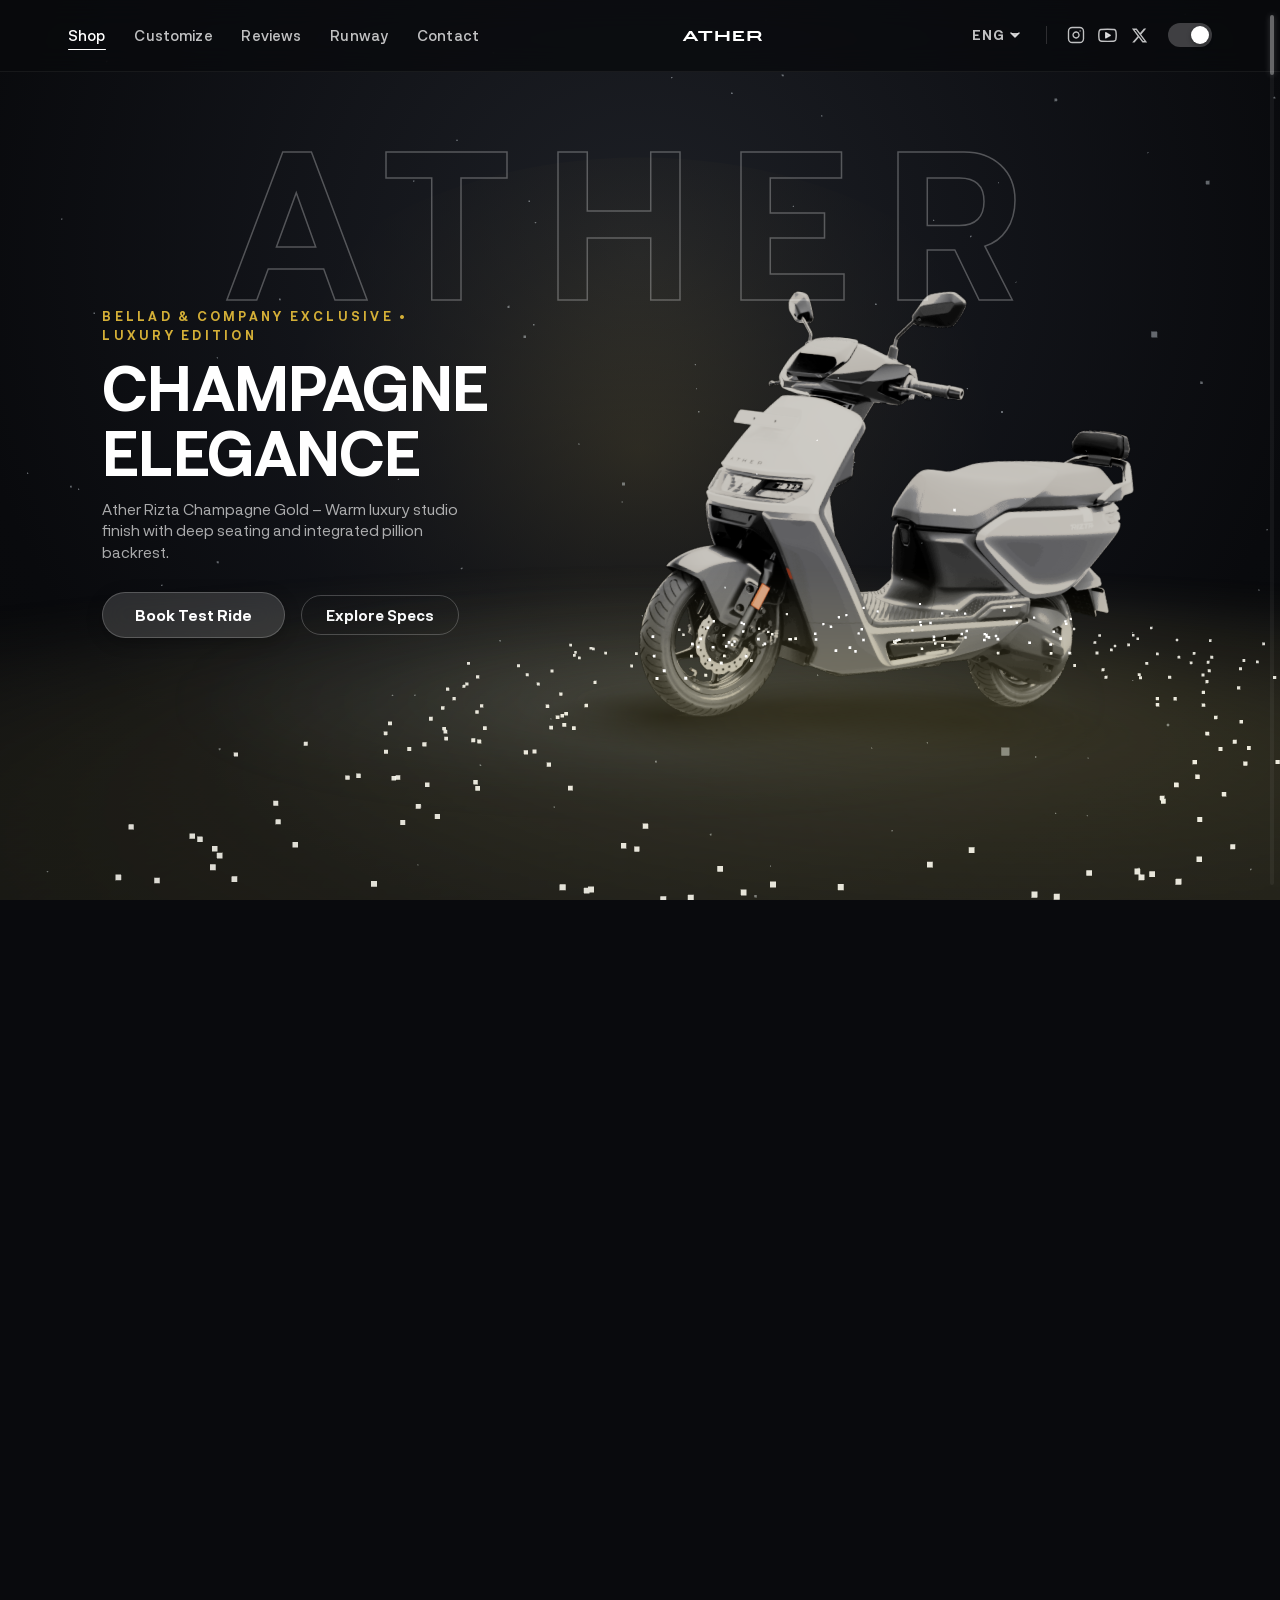
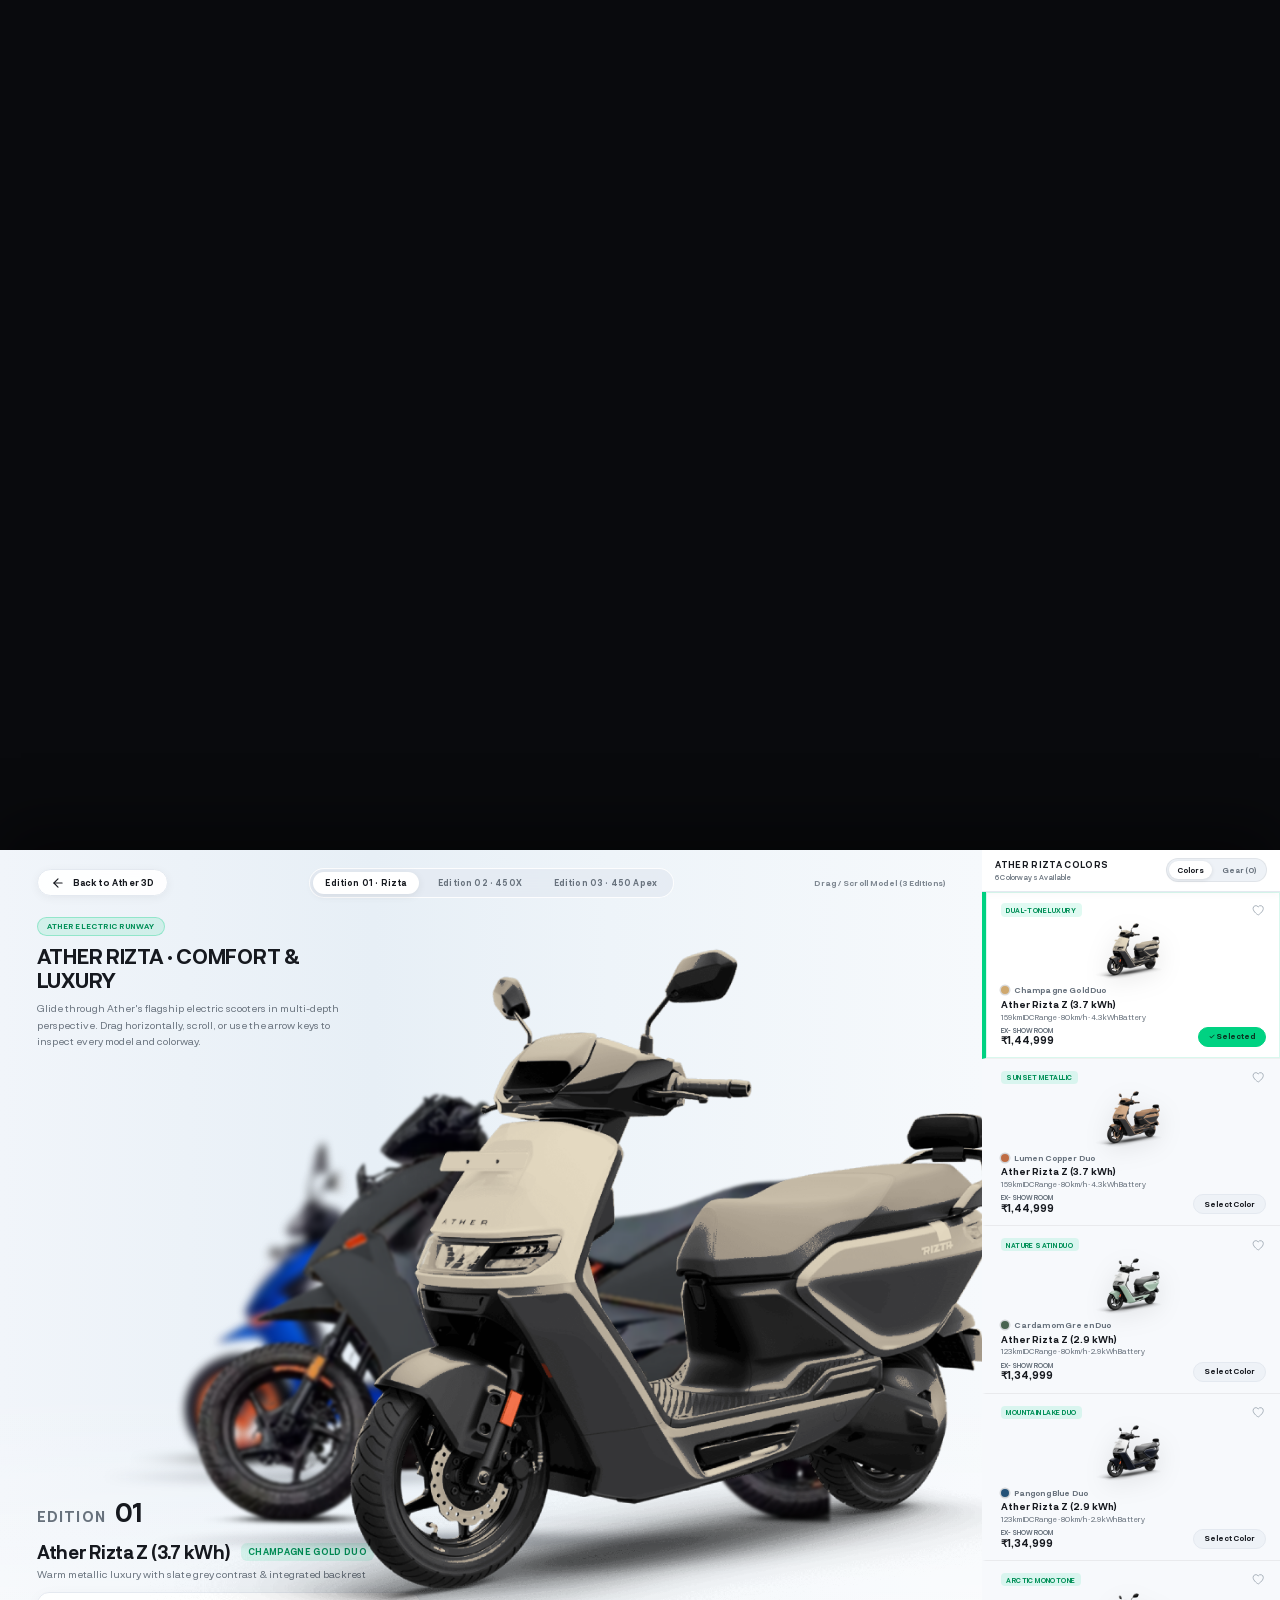
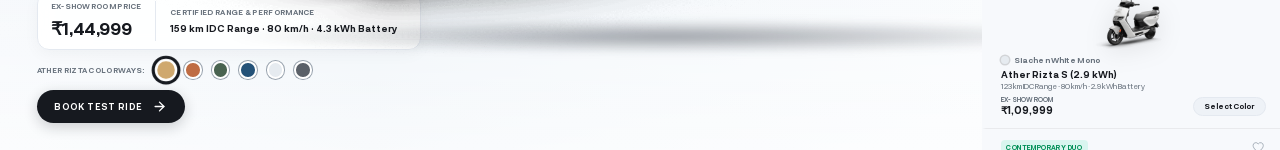
==== index.html @ 396cf164 "Limit runway to strictly 3 Ather models with bounded scroll stopping at Edition 03 and dynamic model" ====
<!DOCTYPE html>
<html lang="en" data-theme="dark">
<head>
  <meta charset="UTF-8">
  <meta name="viewport" content="width=device-width, initial-scale=1.0">
  <title>ATHER RIZTA | Bellad & Company</title>
  
  <!-- Favicon -->
  <link rel="icon" type="image/svg+xml" href="data:image/svg+xml,<svg xmlns='http://www.w3.org/2000/svg' viewBox='0 0 24 24' fill='%23ffffff'><path d='M13 2L3 14H12L11 22L21 10H12L13 2Z'/></svg>">

  <!-- Ather Energy Official Brand Font Preloads: Neurial Grotesk -->
  <link rel="preload" href="fonts/neurial-grotesk-bold.woff" as="font" type="font/woff" crossorigin="anonymous">
  <link rel="preload" href="fonts/neurial-grotesk-medium.woff" as="font" type="font/woff" crossorigin="anonymous">
  <link rel="preload" href="fonts/neurial-grotesk-regular.woff" as="font" type="font/woff" crossorigin="anonymous">

  <!-- Google Fonts: Luxury EV Modern Typographic Fallbacks -->
  <link rel="preconnect" href="https://fonts.googleapis.com">
  <link rel="preconnect" href="https://fonts.gstatic.com" crossorigin>
  <link href="https://fonts.googleapis.com/css2?family=Outfit:wght@400;500;600;700;800;900&family=Plus+Jakarta+Sans:wght@300;400;500;600;700;800&family=Space+Grotesk:wght@500;600;700;800&display=swap" rel="stylesheet">

  <!-- Bootstrap 5 CSS -->
  <link rel="stylesheet" href="css/bootstrap.min.css">

  <!-- Custom CSS -->
  <link rel="stylesheet" href="css/style.css?v=13">
</head>
<body class="theme-dark">

  <!-- Scroll Track for Smooth GSAP Scrubbing -->
  <div id="scroll-track"></div>

  <!-- Pinned Viewport Container -->
  <div id="viewport" class="viewport-container">

    <!-- Ambient Studio Spotlight Gradient -->
    <div class="ambient-spotlight"></div>

    <!-- Ambient Highlight Spotlight Behind Scooter -->
    <div class="ambient-scooter-spotlight" id="scooterSpotlight"></div>

    <!-- Section 3 Technical Blueprint Grid Background -->
    <div class="tech-grid-bg" id="techGrid"></div>

    <!-- WebGL Canvas for 3D Ather Scooter & Particle Effects -->
    <canvas id="webgl-canvas"></canvas>

    <!-- Floor Glow & Circular Particle Ring Anchor -->
    <div class="ground-glow-plane"></div>

    <!-- FIXED TOP NAVBAR -->
    <header class="site-header">
      <div class="header-inner container-fluid">
        <!-- Left Navigation -->
        <nav class="nav-left">
          <a href="#hero" class="nav-item-link active" data-scroll-to="0">Shop</a>
          <a href="#specs" class="nav-item-link" data-scroll-to="0.48">Customize</a>
          <a href="#features" class="nav-item-link" data-scroll-to="0.95">Reviews</a>
          <a href="#section-runway" class="nav-item-link" id="navRunwayBtn" onclick="document.getElementById('section-runway')?.scrollIntoView({behavior:'smooth'}); return false;">Runway</a>
          <a href="#contact" class="nav-item-link" id="navContactBtn">Contact</a>
        </nav>

        <!-- Center Brand Logo: Official Ather White Wordmark Logo -->
        <div class="brand-logo" data-scroll-to="0" role="button" title="Ather Energy - Bellad & Company">
          <svg class="ather-brand-logo" viewBox="0 0 364.2 80.2" height="20" fill="#ffffff" aria-label="Ather Energy">
            <!-- A -->
            <path d="M74.4,60h10.3c0.4,0,0.7-0.5,0.4-0.8L59.7,20.5c-0.1-0.1-0.3-0.2-0.4-0.2h-9.9c-0.2,0-0.3,0.1-0.4,0.2L23.2,59.2c-0.2,0.3,0,0.8,0.4,0.8h10.1c0.2,0,0.3-0.1,0.4-0.2l4.9-7.5c0.1-0.1,0.3-0.2,0.4-0.2h29.2c0.2,0,0.3,0.1,0.4,0.2l4.9,7.5C74.1,59.9,74.2,60,74.4,60z M45.1,43l8.6-13.2c0.2-0.3,0.7-0.3,0.9,0L63.1,43c0.2,0.3,0,0.8-0.4,0.8H45.5C45.1,43.8,44.9,43.4,45.1,43z"/>
            <!-- T -->
            <path d="M141.6,20.8c0-0.3-0.2-0.5-0.5-0.5h-22.5h-10.7H85.4c-0.3,0-0.5,0.2-0.5,0.5v7.1c0,0.3,0.2,0.5,0.5,0.5h22c0.3,0,0.5,0.2,0.5,0.5v30.6c0,0.3,0.2,0.5,0.5,0.5h9.6c0.3,0,0.5-0.2,0.5-0.5V28.9c0-0.3,0.2-0.5,0.5-0.5h22c0.3,0,0.5-0.2,0.5-0.5v-7.1H141.6z"/>
            <!-- H -->
            <path d="M199.7,35.2c0,0.3-0.2,0.5-0.5,0.5h-34.4c-0.3,0-0.5-0.2-0.5-0.5V20.8c0-0.3-0.2-0.5-0.5-0.5h-9.6c-0.3,0-0.5,0.2-0.5,0.5v38.7c0,0.3,0.2,0.5,0.5,0.5h9.6c0.3,0,0.5-0.2,0.5-0.5v-15c0-0.3,0.2-0.5,0.5-0.5h34.4c0.3,0,0.5,0.2,0.5,0.5v15c0,0.3,0.2,0.5,0.5,0.5h9.6c0.3,0,0.5-0.2,0.5-0.5V20.8c0-0.3-0.2-0.5-0.5-0.5h-9.6c-0.3,0-0.5,0.2-0.5,0.5L199.7,35.2L199.7,35.2z"/>
            <!-- E -->
            <path d="M235.9,51.8v-7.5c0-0.3,0.2-0.5,0.5-0.5h20.7c0.3,0,0.5-0.2,0.5-0.5v-7c0-0.3-0.2-0.5-0.5-0.5h-20.7c-0.3,0-0.5-0.2-0.5-0.5v-6.7c0-0.3,0.2-0.5,0.5-0.5h30.8c0.3,0,0.5-0.2,0.5-0.5v-6.8c0-0.3-0.2-0.5-0.5-0.5h-31.3h-10.1c-0.3,0-0.5,0.2-0.5,0.5v38.7c0,0.3,0.2,0.5,0.5,0.5h10.1h32.8c0.3,0,0.5-0.2,0.5-0.5v-6.7c0-0.3-0.2-0.5-0.5-0.5h-32.3C236.1,52.2,235.9,52.1,235.9,51.8z"/>
            <!-- R -->
            <path d="M332.3,45.5c3.6-2.5,6-6.7,5.9-11.5c-0.1-7.7-6.6-13.8-14.3-13.8h-30.5h-10.1c-0.3,0-0.5,0.2-0.5,0.5V48v11.5c0,0.3,0.2,0.5,0.5,0.5h9.6c0.3,0,0.5-0.2,0.5-0.5v-11c0-0.3,0.2-0.5,0.5-0.5h27.9c0.2,0,0.3,0.1,0.4,0.2l7.9,11.6c0.1,0.1,0.3,0.2,0.4,0.2h9.9c0.4,0,0.7-0.5,0.4-0.8l-8.9-13C332,46,332,45.7,332.3,45.5z M322.4,39.7h-24.6c-3.1,0-5.8-2.4-5.8-5.4c-0.1-3.2,2.5-5.8,5.6-5.8h24.6c3.1,0,5.8,2.4,5.8,5.4C328.1,37.1,325.6,39.7,322.4,39.7z"/>
          </svg>
        </div>

        <!-- Right Controls & Socials -->
        <div class="nav-right">
          <!-- Language Selector -->
          <div class="lang-selector dropdown">
            <button class="lang-btn" type="button" id="langDropdown" data-bs-toggle="dropdown" aria-expanded="false">
              <span>ENG</span>
              <svg class="chevron-icon" width="10" height="6" viewBox="0 0 10 6" fill="currentColor">
                <path d="M1 1L5 5L9 1" stroke="currentColor" stroke-width="1.6" stroke-linecap="round" stroke-linejoin="round"/>
              </svg>
            </button>
            <ul class="dropdown-menu dropdown-menu-dark dropdown-menu-end custom-dropdown" aria-labelledby="langDropdown">
              <li><a class="dropdown-item active" href="#">English (ENG)</a></li>
              <li><a class="dropdown-item" href="#">Deutsch (DEU)</a></li>
              <li><a class="dropdown-item" href="#">Français (FRA)</a></li>
              <li><a class="dropdown-item" href="#">日本語 (JPN)</a></li>
            </ul>
          </div>

          <!-- Divider -->
          <div class="header-divider"></div>

          <!-- Social Icons -->
          <div class="social-links">
            <!-- Instagram -->
            <a href="https://instagram.com" target="_blank" rel="noopener" class="social-icon" aria-label="Instagram">
              <svg width="18" height="18" viewBox="0 0 24 24" fill="none" stroke="currentColor" stroke-width="1.8" stroke-linecap="round" stroke-linejoin="round">
                <rect x="2" y="2" width="20" height="20" rx="5" ry="5"></rect>
                <path d="M16 11.37A4 4 0 1 1 12.63 8 4 4 0 0 1 16 11.37z"></path>
                <line x1="17.5" y1="6.5" x2="17.51" y2="6.5"></line>
              </svg>
            </a>

            <!-- YouTube -->
            <a href="https://youtube.com" target="_blank" rel="noopener" class="social-icon" aria-label="YouTube">
              <svg width="19" height="19" viewBox="0 0 24 24" fill="none" stroke="currentColor" stroke-width="1.8" stroke-linecap="round" stroke-linejoin="round">
                <path d="M22.54 6.42a2.78 2.78 0 0 0-1.94-2C18.88 4 12 4 12 4s-6.88 0-8.6.46a2.78 2.78 0 0 0-1.94 2A29 29 0 0 0 1 11.75a29 29 0 0 0 .46 5.33A2.78 2.78 0 0 0 3.4 19c1.72.46 8.6.46 8.6.46s6.88 0 8.6-.46a2.78 2.78 0 0 0 1.94-2 29 29 0 0 0 .46-5.25 29 29 0 0 0-.46-5.33z"></path>
                <polygon points="9.75 15.02 15.5 11.75 9.75 8.48 9.75 15.02" fill="currentColor"></polygon>
              </svg>
            </a>

            <!-- X / Twitter -->
            <a href="https://twitter.com" target="_blank" rel="noopener" class="social-icon" aria-label="X (Twitter)">
              <svg width="17" height="17" viewBox="0 0 24 24" fill="currentColor">
                <path d="M18.244 2.25h3.308l-7.227 8.26 8.502 11.24H16.17l-5.214-6.817L4.99 21.75H1.68l7.73-8.835L1.254 2.25H8.08l4.713 6.231zm-1.161 17.52h1.833L7.084 4.126H5.117z"/>
              </svg>
            </a>
          </div>

          <!-- Theme Toggle Switch -->
          <button class="theme-toggle" id="themeToggleBtn" type="button" aria-label="Toggle dark/light theme" title="Toggle Theme">
            <span class="toggle-knob"></span>
          </button>
        </div>
      </div>
    </header>

    <!-- ==============================================
         SECTION 1: HERO (0% to ~35% scroll)
         Default: Champagne Gold Edition (Warm Luxury)
         ============================================== -->
    <section id="section-hero" class="content-section section-hero active">
      <!-- Giant Outlined ATHER Text in Background -->
      <div class="hero-bg-roadster" aria-hidden="true">
        <span id="heroBgText">ATHER</span>
      </div>

      <div class="container-fluid hero-container">
        <div class="row align-items-center h-100">
          <div class="col-12 col-md-6 col-lg-5 col-xl-4 hero-text-col">
            <div class="hero-copy-block">
              <span class="eyebrow-tag" style="color: #d4af37; font-weight: 700;">BELLAD & COMPANY EXCLUSIVE • LUXURY EDITION</span>
              <h1 class="hero-title" id="heroTitle">
                CHAMPAGNE<br>
                ELEGANCE
              </h1>
              <p class="hero-subtitle" id="heroSubtitle">Ather Rizta Champagne Gold – Warm luxury studio finish with deep seating and integrated pillion backrest.</p>
              
              <div class="d-flex align-items-center gap-3 flex-wrap">
                <button class="btn btn-pill-shop" id="shopNowBtn">
                  <span>Book Test Ride</span>
                </button>
                <a href="#specs" class="btn btn-outline-light rounded-pill px-4 py-2 text-decoration-none" style="font-size: 0.92rem; font-weight: 600; border: 1px solid rgba(255,255,255,0.22);" data-scroll-to="0.48">
                  <span>Explore Specs</span>
                </a>
              </div>
            </div>
          </div>
        </div>
      </div>
    </section>

    <!-- ==============================================
         SECTION 2: SPECS (35% to ~70% scroll)
         6*6 Column Layout: Left Column for Ather Scooter, Right Column for Content
         ============================================== -->
    <section id="section-specs" class="content-section section-specs">
      <div class="container-fluid specs-container">
        <div class="row h-100 align-items-center">
          <!-- Left Column (6): Open space where the Ather scooter glides in and sits -->
          <div class="col-12 col-lg-6 specs-scooter-spacer"></div>

          <!-- Right Column (6): Full content with specs -->
          <div class="col-12 col-lg-6 specs-content-col">
            <div class="specs-copy-block">
              <span class="eyebrow-tag" id="specsEyebrow" style="color: #d4af37;">LUXURY EDITION</span>
              <h2 class="specs-heading" id="specsHeading">
                ATHER<br>
                RIZTA GOLD
              </h2>
              <p class="specs-desc" id="specsDesc">
                Extra-long spacious luxury seat with pillion backrest, SkidControl™ traction and 161 km certified IDC range.
              </p>

              <!-- Integrated Spec Badges / Grid (5 items) -->
              <div class="specs-badges-grid" id="pillsContainer">
                <!-- Pill 1: 161 km range -->
                <div class="spec-pill" data-pill="1">
                  <div class="pill-icon">
                    <svg width="15" height="15" viewBox="0 0 24 24" fill="none" stroke="currentColor" stroke-width="2" stroke-linecap="round" stroke-linejoin="round">
                      <rect x="2" y="7" width="16" height="10" rx="2" ry="2"></rect>
                      <line x1="22" y1="11" x2="22" y2="13"></line>
                    </svg>
                  </div>
                  <div class="pill-text">
                    <strong id="pillVal1">161 km</strong>
                    <span class="pill-val" id="pillSub1">IDC range</span>
                  </div>
                </div>

                <!-- Pill 2: 80 km/h top speed -->
                <div class="spec-pill" data-pill="2">
                  <div class="pill-icon">
                    <svg width="15" height="15" viewBox="0 0 24 24" fill="none" stroke="currentColor" stroke-width="2" stroke-linecap="round" stroke-linejoin="round">
                      <circle cx="12" cy="12" r="10"></circle>
                      <polyline points="12 6 12 12 16 14"></polyline>
                    </svg>
                  </div>
                  <div class="pill-text">
                    <strong id="pillVal2">80 km/h</strong>
                    <span class="pill-sub" id="pillSub2">top speed</span>
                  </div>
                </div>

                <!-- Pill 3: 34L Boot Space -->
                <div class="spec-pill" data-pill="3">
                  <div class="pill-icon">
                    <svg width="15" height="15" viewBox="0 0 24 24" fill="none" stroke="currentColor" stroke-width="2" stroke-linecap="round" stroke-linejoin="round">
                      <path d="M6 2L3 6v14a2 2 0 0 0 2 2h14a2 2 0 0 0 2-2V6l-3-4z"></path>
                      <line x1="3" y1="6" x2="21" y2="6"></line>
                      <path d="M16 10a4 4 0 0 1-8 0"></path>
                    </svg>
                  </div>
                  <div class="pill-text">
                    <strong id="pillVal3">34L Boot</strong>
                    <span class="pill-sub" id="pillSub3">+ 22L Frunk</span>
                  </div>
                </div>

                <!-- Pill 4: SkidControl™ -->
                <div class="spec-pill" data-pill="4">
                  <div class="pill-icon">
                    <svg width="14" height="14" viewBox="0 0 24 24" fill="currentColor">
                      <path d="M12 2L1 21h22L12 2zm0 3.99L19.53 19H4.47L12 5.99zM11 10v4h2v-4h-2zm0 6v2h2v-2h-2z"/>
                    </svg>
                  </div>
                  <div class="pill-text">
                    <strong id="pillVal4">SkidControl™</strong>
                    <span class="pill-sub" id="pillSub4">traction safety</span>
                  </div>
                </div>

                <!-- Pill 5: Magic Twist™ brake -->
                <div class="spec-pill" data-pill="5">
                  <div class="pill-icon">
                    <svg width="14" height="14" viewBox="0 0 24 24" fill="currentColor">
                      <path d="M13 2L3 14H12L11 22L21 10H12L13 2Z"/>
                    </svg>
                  </div>
                  <div class="pill-text">
                    <strong id="pillVal5">Magic Twist™</strong>
                    <span class="pill-sub" id="pillSub5">brake to zero</span>
                  </div>
                </div>
              </div>

              <div class="specs-cta-row mt-4 d-flex align-items-center gap-3">
                <button class="btn btn-pill-shop" onclick="document.getElementById('shopNowBtn').click()">
                  <span>Book Test Ride</span>
                </button>
              </div>
            </div>
          </div>
        </div>
      </div>
    </section>

    <!-- ==============================================
         SECTION 3: BUILT FOR EVERY MOMENT (70% to 100% scroll)
         Clean 4 Boxes Total (2 Left, 2 Right) - No Vertical Cut-off
         ============================================== -->
    <section id="section-above" class="content-section section-above">
      <div class="container-fluid above-container">
        <!-- Top Centered Heading -->
        <div class="above-header-block text-center">
          <span class="eyebrow-tag">OFFICIAL SHOWCASE</span>
          <h2 class="above-title">BUILT FOR EVERY MOMENT</h2>
        </div>

        <!-- 4 Feature Cards Grid flanking the centered Ather scooter -->
        <div class="row cards-row align-items-center justify-content-between">
          <!-- Left 2 Cards -->
          <div class="col-12 col-md-4 col-lg-3 cards-col-left">
            <!-- Card 1: Champagne Gold Edition -->
            <div class="feature-card card-left" data-card="1">
              <div class="feature-card-img-thumb">
                <span class="feature-card-badge">Key Visual</span>
                <img src="images/homepagekv.webp" alt="Ather Rizta Champagne Gold Edition" loading="lazy">
              </div>
              <h3 class="card-title">Champagne Gold Edition</h3>
              <p class="card-desc">
                Warm studio elegance with deep luxury seat and integrated pillion backrest.
              </p>
            </div>

            <!-- Card 2: 34L Cavernous Boot -->
            <div class="feature-card card-left" data-card="2">
              <div class="card-icon-box">
                <svg width="18" height="18" viewBox="0 0 24 24" fill="none" stroke="currentColor" stroke-width="2" stroke-linecap="round" stroke-linejoin="round">
                  <path d="M6 2L3 6v14a2 2 0 0 0 2 2h14a2 2 0 0 0 2-2V6l-3-4z"></path>
                  <line x1="3" y1="6" x2="21" y2="6"></line>
                  <path d="M16 10a4 4 0 0 1-8 0"></path>
                </svg>
              </div>
              <h3 class="card-title">34L Cavernous Boot</h3>
              <p class="card-desc">
                India's deepest scooter storage. Room for two helmets, bags, and daily essentials.
              </p>
            </div>
          </div>

          <!-- Empty Middle Column for Center Ather Scooter -->
          <div class="col-12 col-md-4 col-lg-6 cards-col-center"></div>

          <!-- Right 2 Cards -->
          <div class="col-12 col-md-4 col-lg-3 cards-col-right">
            <!-- Card 3: Lumen Copper Edition -->
            <div class="feature-card card-right" data-card="3">
              <div class="feature-card-img-thumb">
                <span class="feature-card-badge">Special Edition</span>
                <img src="images/2-Lumen-Copper-desk.webp" alt="Ather Rizta Lumen Copper Edition" loading="lazy">
              </div>
              <h3 class="card-title">Lumen Copper Edition</h3>
              <p class="card-desc">
                Sunset bronze styling with aerodynamic dual-tone fairing and LED horizon lamp.
              </p>
            </div>

            <!-- Card 4: Magic Twist™ Braking -->
            <div class="feature-card card-right" data-card="4">
              <div class="card-icon-box">
                <svg width="18" height="18" viewBox="0 0 24 24" fill="none" stroke="currentColor" stroke-width="2" stroke-linecap="round" stroke-linejoin="round">
                  <path d="M13 2L3 14H12L11 22L21 10H12L13 2Z"/>
                </svg>
              </div>
              <h3 class="card-title">Magic Twist™ Braking</h3>
              <p class="card-desc">
                Counter-twist throttle to brake smoothly down to zero while regenerating battery.
              </p>
            </div>
          </div>
        </div>
      </div>
    </section>

    <!-- Custom Scrollbar Indicator (matching video on far right) -->
    <div class="custom-scrollbar" id="customScrollbar">
      <div class="scrollbar-thumb" id="scrollbarThumb"></div>
    </div>

    <!-- Interactive Configurator / Reservation Drawer Modal -->
    <div class="modal-backdrop-custom" id="reserveModal">
      <div class="modal-card-custom">
        <div class="modal-header-custom">
          <h4>Reserve Ather Rizta</h4>
          <button class="btn-close-modal" id="closeModalBtn" aria-label="Close modal">&times;</button>
        </div>
        <div class="modal-body-custom">
          <p class="modal-subtitle">Reserve today at Bellad & Company. Experience electric comfort and family safety redefined.</p>
          <div class="reserve-specs">
            <div class="r-item"><span>Range</span><strong>161 km</strong></div>
            <div class="r-item"><span>Top Speed</span><strong>80 km/h</strong></div>
            <div class="r-item"><span>Boot</span><strong>34L + 22L</strong></div>
          </div>
          <form id="reserveForm" onsubmit="event.preventDefault(); alert('Ather Rizta test ride and reservation confirmed! A Bellad & Company representative will contact you shortly.'); document.getElementById('reserveModal').classList.remove('open');">
            <div class="mb-3">
              <label class="form-label text-muted small">Full Name</label>
              <input type="text" class="form-control custom-input" placeholder="e.g. Rahul Sharma" required>
            </div>
            <div class="mb-3">
              <label class="form-label text-muted small">Phone Number</label>
              <input type="tel" class="form-control custom-input" placeholder="+91 98765 43210" required>
            </div>
            <div class="mb-3">
              <label class="form-label text-muted small">Email Address</label>
              <input type="email" class="form-control custom-input" placeholder="rahul@example.com" required>
            </div>
            <button type="submit" class="btn btn-primary w-100 py-2 mt-2 btn-submit-reserve">Confirm Ather Booking</button>
          </form>
        </div>
      </div>
    </div>

  </div> <!-- /#viewport -->

  <!-- ==============================================
       SECTION 4: ATHER RUNWAY DEPTH LOOKBOOK
       Next section seamlessly below the 3D Ather experience
       ============================================== -->
  <section id="section-runway" class="maison-vell-section" aria-label="Ather Runway Depth Showcase">
    <div class="page">
      <main>
        <section class="stage" id="stage" aria-label="Ather editions runway. Drag, scroll or use arrow keys to change edition." tabindex="0">
          <div class="line" id="line"></div>

          <!-- Top Stage Controls (Minimalist floating bar) -->
          <div class="stage-topbar">
            <a href="#section-specs" class="stage-back-btn" onclick="const st = document.getElementById('scroll-track'); window.scrollTo({top: st ? st.offsetHeight - window.innerHeight : 0, behavior: 'smooth'}); return false;">
              <svg width="14" height="14" viewBox="0 0 24 24" fill="none" stroke="currentColor" stroke-width="2" stroke-linecap="round" stroke-linejoin="round">
                <line x1="19" y1="12" x2="5" y2="12"></line>
                <polyline points="12 19 5 12 12 5"></polyline>
              </svg>
              <span>Back to Ather 3D</span>
            </a>

            <!-- 3 Ather Models Switcher -->
            <div class="stage-lineup-tabs" id="lineupTabs" role="tablist">
              <button class="lineup-tab active" data-model="0" type="button" role="tab">Edition 01 · Rizta</button>
              <button class="lineup-tab" data-model="1" type="button" role="tab">Edition 02 · 450X</button>
              <button class="lineup-tab" data-model="2" type="button" role="tab">Edition 03 · 450 Apex</button>
            </div>

            <!-- Hint badge -->
            <div class="stage-drag-hint">
              <span>Drag / Scroll Model (3 Editions)</span>
            </div>
          </div>

          <div class="intro">
            <div class="runway-pill-badge">ATHER ELECTRIC RUNWAY</div>
            <h2 class="runway-heading" id="runwayHeading">SIGNATURE EDITIONS</h2>
            <p id="runwayDesc">Glide through Ather's flagship electric scooters in multi-depth perspective. Drag horizontally, scroll, or use the arrow keys to inspect every model and colorway.</p>
          </div>

          <div class="tag">
            <div class="look" aria-live="polite">
              <span class="edition-word">EDITION</span>
              <span class="win"><span class="roll" id="roll"></span></span>
            </div>

            <div class="look-meta" id="lookMeta">
              <!-- Title Row: Model & Color -->
              <div class="look-title-row">
                <h3 class="look-model" id="lookModelName">Ather Rizta Z (3.7 kWh)</h3>
                <span class="look-color-badge" id="lookColorName">Champagne Gold</span>
              </div>

              <!-- Tagline -->
              <p class="look-tagline" id="lookTagline">Luxury dual-tone finish with integrated backrest and deep underseat storage</p>

              <!-- Prominent Price & Specs Card -->
              <div class="look-price-specs-card">
                <div class="price-side">
                  <span class="price-sublabel">Ex-Showroom Price</span>
                  <div class="price-main" id="lookPrice">₹1,44,999</div>
                </div>
                <div class="specs-side">
                  <span class="specs-sublabel">Certified Range & Performance</span>
                  <div class="specs-main" id="lookSpecs">159 km IDC Range · 80 km/h · 4.3 kWh</div>
                </div>
              </div>

              <!-- Color Swatches for Quick Jump / Color Changing -->
              <div class="swatches-container">
                <span class="swatches-label" id="swatchesLabel">RIZTA SIGNATURE COLORWAYS:</span>
                <div class="swatches-row" id="swatchesRow" aria-label="Select color for current model"></div>
              </div>
            </div>

            <div class="tag-actions">
              <a class="shop-ather-btn" href="https://www.atherenergy.com/" target="_blank" rel="noopener">
                <span>Book Test Ride</span>
                <svg width="15" height="15" viewBox="0 0 24 24" fill="none" stroke="currentColor" stroke-width="2.2" stroke-linecap="round" stroke-linejoin="round"><line x1="5" y1="12" x2="19" y2="12"></line><polyline points="12 5 19 12 12 19"></polyline></svg>
              </a>
            </div>
          </div>
          <div class="ring" id="ring"></div>
        </section>

        <!-- Right Side Product Rail (Ather Official Colored Models & Colorways Showcase) -->
        <aside class="rail" id="rail" aria-label="Ather Models and Colorways Showcase">
          <div class="rail-header">
            <div class="rail-header-titles">
              <span class="rail-title" id="railTitle">Ather Rizta Colors</span>
              <span class="rail-counter" id="railCounter">6 Colorways</span>
            </div>
            <div class="rail-view-toggle" id="railViewToggle">
              <button class="rail-toggle-btn active" data-view="colors" type="button">Colors</button>
              <button class="rail-toggle-btn" data-view="gear" type="button">Gear (<span id="cart">0</span>)</button>
            </div>
          </div>
          <div class="rail-cards-track" id="railTrack"></div>
        </aside>
      </main>
    </div>
    <div class="wait gone" id="wait"></div>
  </section>

  <!-- Load Local JavaScript Libraries -->
  <!-- 1. Three.js r128 -->
  <script src="js/three.min.js"></script>
  <!-- 2. GLTFLoader -->
  <script src="js/GLTFLoader.js"></script>
  <!-- 3. GSAP 3 -->
  <script src="js/gsap.min.js"></script>
  <!-- 4. ScrollTrigger -->
  <script src="js/ScrollTrigger.min.js"></script>
  <!-- 5. Bootstrap 5 JS -->
  <script src="js/bootstrap.bundle.min.js"></script>
  <!-- 6. Main Ather Experience Logic -->
  <script src="js/main.js?v=11"></script>
  <!-- 7. Maison Vell Runway Depth Logic -->
  <script src="js/maison-vell.js"></script>

</body>
</html>
---- css/style.css ----
/* ==========================================================================
   ROADSTER 3D ANIMATED EXPERIENCE - STYLESHEET
   Exact replica of the 3D car interactive experience
   ========================================================================== */

/* ==========================================================================
   OFFICIAL ATHER ENERGY BRAND TYPOGRAPHY: NEURIAL GROTESK
   Exact official font family matching atherenergy.com
   ========================================================================== */
@font-face {
  font-family: 'Neurial Grotesk';
  src: url('../fonts/neurial-grotesk-bold.woff') format('woff'),
       url('../fonts/neurial-grotesk-bold.otf') format('opentype');
  font-weight: 700;
  font-style: normal;
  font-display: swap;
}

@font-face {
  font-family: 'Neurial Grotesk';
  src: url('../fonts/neurial-grotesk-medium.woff') format('woff'),
       url('../fonts/neurial-grotesk-medium.otf') format('opentype');
  font-weight: 500;
  font-style: normal;
  font-display: swap;
}

@font-face {
  font-family: 'Neurial Grotesk';
  src: url('../fonts/neurial-grotesk-regular.woff') format('woff'),
       url('../fonts/neurial-grotesk-variable.woff') format('woff'),
       url('../fonts/neurial-grotesk-regular.otf') format('opentype');
  font-weight: 400;
  font-style: normal;
  font-display: swap;
}

@font-face {
  font-family: 'Neurial Grotesk';
  src: url('../fonts/neurial-grotesk-light.woff') format('woff');
  font-weight: 300;
  font-style: normal;
  font-display: swap;
}

:root {
  /* OFFICIAL ATHER ENERGY TYPOGRAPHY (MATCHING ATHER OFFICIAL SITE) */
  --font-family: 'Neurial Grotesk', -apple-system, BlinkMacSystemFont, 'Segoe UI', Roboto, Helvetica, Arial, sans-serif;
  --font-display: 'Neurial Grotesk', -apple-system, BlinkMacSystemFont, 'Segoe UI', Roboto, sans-serif;
  --font-tech: 'Neurial Grotesk', -apple-system, BlinkMacSystemFont, 'Segoe UI', Roboto, sans-serif;
  --font-body: 'Neurial Grotesk', -apple-system, BlinkMacSystemFont, 'Segoe UI', Roboto, sans-serif;

  /* DARK THEME (DEFAULT) */
  --bg-primary: #090a0d;
  --bg-secondary: #121318;
  --text-primary: #ffffff;
  --text-secondary: rgba(255, 255, 255, 0.65);
  --text-muted: rgba(255, 255, 255, 0.4);
  --roadster-stroke: rgba(255, 255, 255, 0.28);
  --spotlight-bg: radial-gradient(circle at 50% 28%, rgba(135, 145, 165, 0.16) 0%, rgba(20, 22, 28, 0.65) 45%, rgba(9, 10, 13, 0.96) 75%, #08090b 100%);
  --card-bg: rgba(22, 22, 27, 0.75);
  --card-border: rgba(255, 255, 255, 0.09);
  --card-shadow: 0 16px 36px rgba(0, 0, 0, 0.45);
  --card-icon-bg: rgba(255, 255, 255, 0.07);
  --card-icon-border: rgba(255, 255, 255, 0.12);
  --card-icon-color: #ffffff;
  --pill-bg: rgba(24, 24, 28, 0.72);
  --pill-border: rgba(255, 255, 255, 0.14);
  --pill-shadow: 0 10px 28px rgba(0, 0, 0, 0.45);
  --grid-line: rgba(255, 255, 255, 0.04);
  --header-bg: rgba(9, 10, 13, 0.75);
  --header-border: rgba(255, 255, 255, 0.06);
  --nav-link-color: rgba(255, 255, 255, 0.75);
  --nav-link-hover: #ffffff;
  --scrollbar-thumb: rgba(255, 255, 255, 0.35);
  --scrollbar-track: rgba(255, 255, 255, 0.05);
  --toggle-track: rgba(255, 255, 255, 0.22);
  --toggle-knob: #ffffff;
}

[data-theme="light"] {
  /* LIGHT THEME */
  --bg-primary: #f2f4f8;
  --bg-secondary: #e6e9f0;
  --text-primary: #0f172a;
  --text-secondary: rgba(15, 23, 42, 0.7);
  --text-muted: rgba(15, 23, 42, 0.45);
  --roadster-stroke: rgba(15, 23, 42, 0.18);
  --spotlight-bg: radial-gradient(circle at 50% 28%, rgba(255, 255, 255, 0.9) 0%, rgba(235, 240, 247, 0.85) 50%, rgba(215, 222, 233, 0.95) 85%, #cbd5e1 100%);
  --card-bg: rgba(255, 255, 255, 0.82);
  --card-border: rgba(0, 0, 0, 0.08);
  --card-shadow: 0 16px 36px rgba(0, 0, 0, 0.08);
  --card-icon-bg: rgba(0, 0, 0, 0.05);
  --card-icon-border: rgba(0, 0, 0, 0.09);
  --card-icon-color: #0f172a;
  --pill-bg: rgba(255, 255, 255, 0.88);
  --pill-border: rgba(0, 0, 0, 0.1);
  --pill-shadow: 0 10px 28px rgba(0, 0, 0, 0.08);
  --grid-line: rgba(0, 0, 0, 0.05);
  --header-bg: rgba(242, 244, 248, 0.8);
  --header-border: rgba(0, 0, 0, 0.06);
  --nav-link-color: rgba(15, 23, 42, 0.75);
  --nav-link-hover: #0f172a;
  --scrollbar-thumb: rgba(0, 0, 0, 0.35);
  --scrollbar-track: rgba(0, 0, 0, 0.05);
  --toggle-track: #0f172a;
  --toggle-knob: #ffffff;
}

/* ==========================================================================
   BASE & RESET
   ========================================================================== */

*, *::before, *::after {
  box-sizing: border-box;
  margin: 0;
  padding: 0;
}

html {
  width: 100%;
  height: 100%;
}

body {
  width: 100%;
  min-height: 100%;
  font-family: var(--font-family);
  background-color: var(--bg-primary);
  color: var(--text-primary);
  overflow-x: hidden;
  -webkit-font-smoothing: antialiased;
  -moz-osx-font-smoothing: grayscale;
  transition: background-color 0.4s ease, color 0.4s ease;
}

/* SCROLL TRACK: GSAP SCRUBBING CONTAINER */
#scroll-track {
  width: 100%;
  height: 450vh; /* Smooth, luxurious scrolling distance */
  position: relative;
  pointer-events: none;
}

/* PINNED VIEWPORT: FULLSCREEN FIXED VIEW */
.viewport-container {
  position: fixed;
  inset: 0;
  width: 100vw;
  height: 100vh;
  overflow: hidden;
  z-index: 10;
  background-color: var(--bg-primary);
  pointer-events: none; /* Allows mouse wheel to pass through to window scroll */
  transition: background-color 0.4s ease;
}

.site-header,
.btn-pill-shop,
.spec-pill,
.feature-card,
.theme-toggle,
.lang-selector,
.social-icon,
.nav-item-link,
.brand-logo,
.modal-backdrop-custom,
.modal-card-custom {
  pointer-events: auto; /* Interactive elements remain fully clickable */
}

/* AMBIENT SPOTLIGHT GRADIENT */
.ambient-spotlight {
  position: absolute;
  inset: 0;
  background: var(--spotlight-bg);
  pointer-events: none;
  z-index: 2;
  transition: background 0.4s ease;
}

/* AMBIENT HIGHLIGHT SPOTLIGHT BEHIND SCOOTER */
.ambient-scooter-spotlight {
  position: absolute;
  top: 50%;
  left: 50%;
  transform: translate(-50%, -50%);
  width: 65vw;
  height: 65vh;
  border-radius: 50%;
  background: radial-gradient(circle at center, rgba(212, 175, 55, 0.18) 0%, rgba(212, 175, 55, 0.06) 40%, transparent 70%);
  pointer-events: none;
  z-index: 0;
  transition: left 0.4s ease, background 0.4s ease;
}

/* TECHNICAL BLUEPRINT GRID BACKGROUND (SECTION 3) */
.tech-grid-bg {
  position: absolute;
  inset: 0;
  background-image: 
    linear-gradient(var(--grid-line) 1px, transparent 1px),
    linear-gradient(90deg, var(--grid-line) 1px, transparent 1px);
  background-size: 44px 44px;
  background-position: center center;
  opacity: 0;
  pointer-events: none;
  z-index: 3;
  transition: opacity 0.5s ease;
}

/* WEBGL CANVAS */
#webgl-canvas {
  position: absolute;
  inset: 0;
  width: 100%;
  height: 100%;
  z-index: 4;
  outline: none;
  display: block;
}

/* GROUND GLOW PLANE UNDER CAR */
.ground-glow-plane {
  position: absolute;
  bottom: 12%;
  left: 50%;
  transform: translateX(-50%);
  width: 75vw;
  max-width: 900px;
  height: 180px;
  background: radial-gradient(ellipse at center, rgba(200, 220, 255, 0.12) 0%, rgba(150, 180, 220, 0.05) 40%, transparent 75%);
  filter: blur(24px);
  pointer-events: none;
  z-index: 3;
}

/* ==========================================================================
   FIXED SITE HEADER / NAVIGATION BAR
   ========================================================================== */

.site-header {
  position: absolute;
  top: 0;
  left: 0;
  width: 100%;
  height: 72px;
  z-index: 100;
  display: flex;
  align-items: center;
  padding: 0 1.5rem;
  background: var(--header-bg);
  backdrop-filter: blur(14px);
  -webkit-backdrop-filter: blur(14px);
  border-bottom: 1px solid var(--header-border);
  transition: background-color 0.3s ease, border-color 0.3s ease;
}

@media (min-width: 768px) {
  .site-header {
    padding: 0 3.5rem;
  }
}

.header-inner {
  display: flex;
  align-items: center;
  justify-content: space-between;
  width: 100%;
  max-width: 1400px;
  margin: 0 auto;
}

/* NAV LEFT */
.nav-left {
  display: flex;
  align-items: center;
  gap: 1.8rem;
}

@media (max-width: 767px) {
  .nav-left {
    gap: 1rem;
  }
}

.nav-item-link {
  font-size: 0.9rem;
  font-weight: 500;
  color: var(--nav-link-color);
  text-decoration: none;
  letter-spacing: 0.01em;
  transition: color 0.2s ease, opacity 0.2s ease;
  position: relative;
  cursor: pointer;
}

.nav-item-link:hover,
.nav-item-link.active {
  color: var(--nav-link-hover);
}

.nav-item-link.active::after {
  content: '';
  position: absolute;
  bottom: -4px;
  left: 0;
  width: 100%;
  height: 1.5px;
  background-color: var(--nav-link-hover);
  border-radius: 2px;
}

/* BRAND LOGO (CENTER) */
.brand-logo {
  cursor: pointer;
  display: flex;
  align-items: center;
  justify-content: center;
  padding: 6px;
  border-radius: 8px;
  transition: transform 0.2s ease, opacity 0.2s ease;
}

.brand-logo:hover {
  transform: scale(1.1);
}

.lightning-icon {
  color: var(--text-primary);
  filter: drop-shadow(0 0 8px rgba(255, 255, 255, 0.4));
  transition: color 0.3s ease;
}

/* NAV RIGHT */
.nav-right {
  display: flex;
  align-items: center;
  gap: 1.25rem;
}

@media (max-width: 575px) {
  .nav-right {
    gap: 0.75rem;
  }
}

/* LANGUAGE SELECTOR */
.lang-selector {
  position: relative;
}

.lang-btn {
  background: transparent;
  border: none;
  font-size: 0.85rem;
  font-weight: 600;
  color: var(--nav-link-color);
  display: flex;
  align-items: center;
  gap: 0.35rem;
  padding: 4px 6px;
  cursor: pointer;
  letter-spacing: 0.05em;
  transition: color 0.2s ease;
}

.lang-btn:hover {
  color: var(--nav-link-hover);
}

.chevron-icon {
  transition: transform 0.2s ease;
}

.custom-dropdown {
  background: var(--bg-secondary);
  border: 1px solid var(--card-border);
  box-shadow: 0 12px 24px rgba(0, 0, 0, 0.3);
  border-radius: 10px;
  font-size: 0.85rem;
  padding: 0.4rem;
}

.custom-dropdown .dropdown-item {
  color: var(--text-secondary);
  border-radius: 6px;
  padding: 0.45rem 0.85rem;
}

.custom-dropdown .dropdown-item:hover,
.custom-dropdown .dropdown-item.active {
  background: rgba(255, 255, 255, 0.1);
  color: #fff;
}

/* DIVIDER */
.header-divider {
  width: 1px;
  height: 18px;
  background-color: rgba(255, 255, 255, 0.15);
}

[data-theme="light"] .header-divider {
  background-color: rgba(0, 0, 0, 0.15);
}

/* SOCIAL LINKS */
.social-links {
  display: flex;
  align-items: center;
  gap: 0.85rem;
}

@media (max-width: 575px) {
  .social-links {
    display: none; /* Hide on small screens for neatness */
  }
}

.social-icon {
  color: var(--nav-link-color);
  display: flex;
  align-items: center;
  justify-content: center;
  text-decoration: none;
  transition: color 0.2s ease, transform 0.2s ease;
}

.social-icon:hover {
  color: var(--nav-link-hover);
  transform: translateY(-2px);
}

/* THEME TOGGLE SWITCH */
.theme-toggle {
  width: 44px;
  height: 24px;
  border-radius: 9999px;
  background: var(--toggle-track);
  border: none;
  padding: 3px;
  display: flex;
  align-items: center;
  cursor: pointer;
  position: relative;
  transition: background-color 0.3s ease;
  outline: none;
}

.toggle-knob {
  width: 18px;
  height: 18px;
  border-radius: 50%;
  background: var(--toggle-knob);
  box-shadow: 0 2px 5px rgba(0, 0, 0, 0.3);
  position: absolute;
  right: 3px;
  transition: transform 0.3s cubic-bezier(0.4, 0, 0.2, 1);
}

[data-theme="light"] .toggle-knob {
  transform: translateX(-20px);
}

/* ==========================================================================
   CONTENT SECTIONS (SHARED OVERLAY LAYOUT)
   ========================================================================== */

.content-section {
  position: absolute;
  inset: 0;
  width: 100%;
  height: 100%;
  pointer-events: none; /* Allow mouse events to pass to canvas unless over interactive items */
  z-index: 5;
  display: flex;
  flex-direction: column;
  justify-content: center;
  opacity: 0;
  visibility: hidden;
  transition: opacity 0.35s ease, visibility 0.35s ease;
}

.content-section.active {
  opacity: 1;
  visibility: visible;
  pointer-events: auto;
}

.content-section button,
.content-section a,
.content-section .spec-pill,
.content-section .feature-card {
  pointer-events: auto;
}

/* EYEBROW TAG TYPOGRAPHY */
.eyebrow-tag {
  font-size: 0.78rem;
  font-weight: 600;
  letter-spacing: 0.26em;
  color: var(--text-muted);
  text-transform: uppercase;
  display: block;
  margin-bottom: 0.6rem;
}

/* ==========================================================================
   SECTION 1: HERO
   ========================================================================== */

/* GIANT OUTLINED ROADSTER TEXT (Strictly inside Section 1) */
.hero-bg-roadster {
  position: absolute;
  top: 14%;
  left: 50%;
  transform: translateX(-50%);
  width: 100%;
  text-align: center;
  pointer-events: none;
  z-index: 1;
  user-select: none;
}

.hero-bg-roadster span {
  font-family: var(--font-display);
  font-size: clamp(5.5rem, 16vw, 14.5rem);
  font-weight: 700;
  line-height: 0.9;
  letter-spacing: 0.16em;
  color: transparent;
  -webkit-text-stroke: 1.5px var(--roadster-stroke);
  display: block;
  transition: -webkit-text-stroke 0.4s ease;
}

.hero-container {
  height: 100%;
  padding-left: clamp(2rem, 8vw, 7rem);
  padding-right: 2rem;
  z-index: 2;
  position: relative;
}

.hero-text-col {
  padding-top: 5vh;
}

.hero-copy-block {
  max-width: 440px;
}

.hero-title {
  font-family: var(--font-display);
  font-size: clamp(2.4rem, 4.8vw, 4rem);
  font-weight: 700;
  line-height: 1.06;
  letter-spacing: -0.015em;
  text-transform: uppercase;
  color: var(--text-primary);
  opacity: 1;
  margin-bottom: 0.9rem;
}

.hero-subtitle {
  font-size: clamp(0.95rem, 1.2vw, 1.1rem);
  font-weight: 400;
  color: var(--text-secondary);
  line-height: 1.4;
  margin-bottom: 1.8rem;
}

.btn-pill-shop {
  background: rgba(255, 255, 255, 0.14);
  backdrop-filter: blur(12px);
  -webkit-backdrop-filter: blur(12px);
  border: 1px solid rgba(255, 255, 255, 0.2);
  border-radius: 9999px;
  color: #ffffff;
  font-size: 0.95rem;
  font-weight: 600;
  padding: 0.65rem 2rem;
  cursor: pointer;
  transition: all 0.25s ease;
  box-shadow: 0 4px 16px rgba(0, 0, 0, 0.25);
}

[data-theme="light"] .btn-pill-shop {
  background: rgba(15, 23, 42, 0.1);
  border-color: rgba(15, 23, 42, 0.2);
  color: #0f172a;
}

.btn-pill-shop:hover {
  background: rgba(255, 255, 255, 0.25);
  border-color: rgba(255, 255, 255, 0.4);
  transform: translateY(-2px);
  box-shadow: 0 8px 24px rgba(255, 255, 255, 0.15);
}

[data-theme="light"] .btn-pill-shop:hover {
  background: rgba(15, 23, 42, 0.85);
  color: #ffffff;
}

/* ==========================================================================
   SECTION 2: SPECS (ATHER RIZTA - 6*6 COLUMN LAYOUT)
   ========================================================================== */

.specs-container {
  height: 100%;
  padding-left: clamp(2rem, 5vw, 5rem);
  padding-right: clamp(2rem, 5vw, 5rem);
  position: relative;
  z-index: 2;
}

/* Left Column (6): Open space where Ather scooter glides in and sits */
.specs-scooter-spacer {
  height: 100%;
  pointer-events: none;
}

/* Right Column (6): Full content with specs */
.specs-content-col {
  padding-left: clamp(1rem, 3vw, 3.5rem);
  padding-right: clamp(1rem, 3vw, 3rem);
  z-index: 5;
}

.specs-copy-block {
  max-width: 540px;
}

.specs-heading {
  font-family: var(--font-display);
  font-size: clamp(2.6rem, 5.2vw, 4.4rem);
  font-weight: 700;
  line-height: 1.06;
  letter-spacing: -0.015em;
  text-transform: uppercase;
  color: var(--text-primary);
  margin-bottom: 1.1rem;
}

.specs-desc {
  font-size: clamp(0.95rem, 1.3vw, 1.15rem);
  color: var(--text-secondary);
  line-height: 1.5;
  font-weight: 400;
}

/* INTEGRATED SPEC BADGES GRID */
.specs-badges-grid {
  display: flex;
  flex-wrap: wrap;
  gap: 0.75rem;
  margin-top: 1.6rem;
  margin-bottom: 1.5rem;
  max-width: 540px;
}

.specs-badges-grid .spec-pill {
  position: static !important;
  display: inline-flex;
  align-items: center;
  gap: 0.55rem;
  padding: 0.48rem 1.15rem;
  background: var(--pill-bg);
  backdrop-filter: blur(14px);
  -webkit-backdrop-filter: blur(14px);
  border: 1px solid var(--pill-border);
  box-shadow: var(--pill-shadow);
  border-radius: 9999px;
  cursor: pointer;
  transition: all 0.25s ease;
  user-select: none;
}

.specs-badges-grid .spec-pill:hover {
  transform: translateY(-3px) scale(1.03);
  border-color: rgba(255, 255, 255, 0.4);
  box-shadow: 0 10px 24px rgba(212, 175, 55, 0.2);
}

.specs-cta-row {
  display: flex;
  align-items: center;
  gap: 1rem;
}

/* FLOATING SPEC PILLS / BADGES */
.floating-pills-container {
  position: absolute;
  inset: 0;
  pointer-events: none;
  z-index: 6;
}

.spec-pill {
  position: absolute;
  background: var(--pill-bg);
  backdrop-filter: blur(14px);
  -webkit-backdrop-filter: blur(14px);
  border: 1px solid var(--pill-border);
  box-shadow: var(--pill-shadow);
  border-radius: 9999px;
  padding: 0.42rem 1.1rem;
  display: flex;
  align-items: center;
  gap: 0.55rem;
  cursor: pointer;
  transition: transform 0.25s ease, border-color 0.25s ease, box-shadow 0.25s ease;
  user-select: none;
}

.spec-pill:hover {
  transform: translateY(-4px) scale(1.04);
  border-color: rgba(255, 255, 255, 0.35);
  box-shadow: 0 12px 32px rgba(255, 255, 255, 0.12);
}

.pill-icon {
  display: flex;
  align-items: center;
  justify-content: center;
  color: var(--text-primary);
  opacity: 0.9;
}

.pill-text {
  font-size: 0.85rem;
  display: flex;
  align-items: center;
  gap: 0.35rem;
}

.pill-text strong {
  font-weight: 700;
  color: var(--text-primary);
}

.pill-text .pill-val {
  font-weight: 600;
  color: var(--text-primary);
}

.pill-text .pill-sub {
  font-weight: 400;
  color: var(--text-secondary);
}

/* EXACT POSITIONS OF THE 5 SPEC PILLS (MATCHING VIDEO) */
/* Pill 1: 0-100 km/h 1.9s (in front of the front bumper/left wheel) */
.pill-pos-1 {
  top: 59%;
  left: 31%;
  animation: floatSubtle 4s ease-in-out infinite;
}

/* Pill 2: 410 km/h top speed (further left, mid-height) */
.pill-pos-2 {
  top: 71%;
  left: 16%;
  animation: floatSubtle 4.8s ease-in-out 0.8s infinite;
}

/* Pill 3: Carbon tub 1,380 kg (lower left) */
.pill-pos-3 {
  top: 90%;
  left: 18%;
  animation: floatSubtle 5.2s ease-in-out 1.5s infinite;
}

/* Pill 4: Air thrusters ×10 (lower center) */
.pill-pos-4 {
  top: 83%;
  left: 30%;
  animation: floatSubtle 4.5s ease-in-out 0.4s infinite;
}

/* Pill 5: 960 km range (lower right, near rear floor) */
.pill-pos-5 {
  top: 84%;
  left: 49%;
  animation: floatSubtle 5s ease-in-out 1.1s infinite;
}

@keyframes floatSubtle {
  0%, 100% {
    transform: translateY(0px);
  }
  50% {
    transform: translateY(-7px);
  }
}

/* Mobile adjustments for spec pills */
@media (max-width: 991px) {
  .pill-pos-1 { top: 62%; left: 15%; }
  .pill-pos-2 { top: 72%; left: 8%; }
  .pill-pos-3 { top: 92%; left: 10%; }
  .pill-pos-4 { top: 82%; left: 20%; }
  .pill-pos-5 { top: 82%; left: 55%; }
}

@media (max-width: 575px) {
  .floating-pills-container {
    display: flex;
    flex-wrap: wrap;
    position: absolute;
    bottom: 2rem;
    left: 1rem;
    right: 1rem;
    top: auto;
    gap: 0.5rem;
    justify-content: center;
  }
  .spec-pill {
    position: static;
    animation: none;
    font-size: 0.75rem;
    padding: 0.35rem 0.8rem;
  }
}

/* ==========================================================================
   SECTION 3: FROM ABOVE / BUILT TO EVERY ANGLE
   ========================================================================== */

.section-above {
  padding-top: 80px;
}

.above-container {
  height: 100%;
  max-width: 1360px;
  margin: 0 auto;
  display: flex;
  flex-direction: column;
  justify-content: space-between;
  padding: 1.5rem 2rem 2.5rem;
  position: relative;
  z-index: 2;
}

/* TOP CENTERED HEADER */
.above-header-block {
  margin-bottom: 1rem;
}

.above-title {
  font-family: var(--font-display);
  font-size: clamp(2rem, 4vw, 3.4rem);
  font-weight: 700;
  letter-spacing: -0.015em;
  text-transform: uppercase;
  color: var(--text-primary);
  line-height: 1.12;
}

/* 6 FEATURE CARDS GRID */
.cards-row {
  flex: 1;
  display: flex;
  align-items: center;
}

.cards-col-left,
.cards-col-right {
  display: flex;
  flex-direction: column;
  gap: 1rem;
  z-index: 10;
}

/* Empty center space so 3D car is completely unobstructed */
.cards-col-center {
  min-height: 400px;
  pointer-events: none;
}

/* INDIVIDUAL FEATURE CARD */
.feature-card {
  background: var(--card-bg);
  backdrop-filter: blur(16px);
  -webkit-backdrop-filter: blur(16px);
  border: 1px solid var(--card-border);
  box-shadow: var(--card-shadow);
  border-radius: 18px;
  padding: 1.2rem 1.35rem;
  transition: transform 0.25s cubic-bezier(0.2, 0.8, 0.2, 1), border-color 0.25s ease, box-shadow 0.25s ease;
  cursor: pointer;
  max-width: 320px;
}

.feature-card:hover {
  transform: translateY(-5px);
  border-color: rgba(255, 255, 255, 0.25);
  box-shadow: 0 20px 45px rgba(0, 0, 0, 0.5);
}

[data-theme="light"] .feature-card:hover {
  border-color: rgba(0, 0, 0, 0.2);
  box-shadow: 0 20px 45px rgba(0, 0, 0, 0.12);
}

/* Feature Card Thumbnail Image */
.feature-card-img-thumb {
  position: relative;
  width: 100%;
  height: 110px;
  border-radius: 12px;
  overflow: hidden;
  margin-bottom: 0.85rem;
  background: rgba(0, 0, 0, 0.3);
}

.feature-card-img-thumb img {
  width: 100%;
  height: 100%;
  object-fit: cover;
  transition: transform 0.4s ease;
}

.feature-card:hover .feature-card-img-thumb img {
  transform: scale(1.08);
}

.feature-card-badge {
  position: absolute;
  top: 8px;
  left: 8px;
  background: rgba(0, 0, 0, 0.65);
  backdrop-filter: blur(8px);
  color: #fff;
  font-size: 0.72rem;
  font-weight: 600;
  padding: 2px 8px;
  border-radius: 6px;
  letter-spacing: 0.04em;
  border: 1px solid rgba(255, 255, 255, 0.15);
}

.card-icon-box {
  width: 36px;
  height: 36px;
  border-radius: 10px;
  background: var(--card-icon-bg);
  border: 1px solid var(--card-icon-border);
  display: flex;
  align-items: center;
  justify-content: center;
  color: var(--card-icon-color);
  margin-bottom: 0.75rem;
  transition: transform 0.2s ease;
}

.feature-card:hover .card-icon-box {
  transform: scale(1.1);
}

.card-title {
  font-family: var(--font-tech);
  font-size: 1.12rem;
  font-weight: 700;
  color: var(--text-primary);
  margin-bottom: 0.4rem;
  letter-spacing: -0.01em;
}

.card-desc {
  font-size: 0.82rem;
  line-height: 1.45;
  color: var(--text-secondary);
  font-weight: 400;
  margin-bottom: 0;
}

/* Responsive adjustment for Section 3 on tablet / mobile */
@media (max-width: 991px) {
  .above-container {
    overflow-y: auto;
    padding: 1rem;
    pointer-events: auto;
  }
  .cards-row {
    flex-direction: column;
    gap: 1rem;
  }
  .cards-col-left,
  .cards-col-right {
    width: 100%;
    flex-direction: row;
    flex-wrap: wrap;
    justify-content: center;
  }
  .feature-card {
    max-width: 280px;
    flex: 1 1 260px;
  }
  .cards-col-center {
    min-height: 220px;
  }
}

/* ==========================================================================
   CUSTOM SLEEK SCROLLBAR INDICATOR (FAR RIGHT, AS IN VIDEO)
   ========================================================================== */

.custom-scrollbar {
  position: absolute;
  top: 15px;
  bottom: 15px;
  right: 6px;
  width: 4px;
  background: var(--scrollbar-track);
  border-radius: 4px;
  z-index: 100;
  pointer-events: none;
}

.scrollbar-thumb {
  position: absolute;
  top: 0;
  left: 0;
  width: 100%;
  height: 60px;
  background: var(--scrollbar-thumb);
  border-radius: 4px;
  box-shadow: 0 0 6px rgba(255, 255, 255, 0.2);
  transition: background-color 0.2s ease;
}

/* ==========================================================================
   INTERACTIVE RESERVATION DRAWER MODAL
   ========================================================================== */

.modal-backdrop-custom {
  position: fixed;
  inset: 0;
  background: rgba(0, 0, 0, 0.7);
  backdrop-filter: blur(10px);
  -webkit-backdrop-filter: blur(10px);
  z-index: 2000;
  display: flex;
  align-items: center;
  justify-content: center;
  opacity: 0;
  visibility: hidden;
  transition: opacity 0.3s ease, visibility 0.3s ease;
  pointer-events: auto;
  padding: 1rem;
}

.modal-backdrop-custom.open {
  opacity: 1;
  visibility: visible;
}

.modal-card-custom {
  background: var(--bg-secondary);
  border: 1px solid var(--card-border);
  box-shadow: 0 25px 60px rgba(0, 0, 0, 0.6);
  border-radius: 22px;
  width: 100%;
  max-width: 460px;
  padding: 2rem;
  color: var(--text-primary);
  transform: translateY(20px) scale(0.96);
  transition: transform 0.3s cubic-bezier(0.34, 1.56, 0.64, 1);
}

.modal-backdrop-custom.open .modal-card-custom {
  transform: translateY(0) scale(1);
}

.modal-header-custom {
  display: flex;
  align-items: center;
  justify-content: space-between;
  margin-bottom: 0.8rem;
}

.modal-header-custom h4 {
  font-family: var(--font-display);
  font-size: 1.6rem;
  font-weight: 800;
  letter-spacing: -0.01em;
  text-transform: uppercase;
  margin: 0;
}

.btn-close-modal {
  background: transparent;
  border: none;
  font-size: 1.6rem;
  line-height: 1;
  color: var(--text-secondary);
  cursor: pointer;
  padding: 0;
  transition: color 0.2s ease;
}

.btn-close-modal:hover {
  color: var(--text-primary);
}

.modal-subtitle {
  font-size: 0.9rem;
  color: var(--text-secondary);
  margin-bottom: 1.4rem;
}

.reserve-specs {
  display: flex;
  align-items: center;
  justify-content: space-between;
  background: rgba(255, 255, 255, 0.05);
  border: 1px solid var(--card-border);
  border-radius: 12px;
  padding: 0.8rem 1.2rem;
  margin-bottom: 1.4rem;
}

.r-item {
  display: flex;
  flex-direction: column;
  text-align: center;
}

.r-item span {
  font-size: 0.75rem;
  color: var(--text-muted);
}

.r-item strong {
  font-size: 1.1rem;
  color: var(--text-primary);
  font-weight: 700;
}

.custom-input {
  background: rgba(255, 255, 255, 0.06);
  border: 1px solid var(--card-border);
  color: var(--text-primary);
  border-radius: 10px;
  padding: 0.65rem 1rem;
}

.custom-input:focus {
  background: rgba(255, 255, 255, 0.1);
  border-color: rgba(255, 255, 255, 0.3);
  color: var(--text-primary);
  box-shadow: none;
}

.btn-submit-reserve {
  border-radius: 10px;
  font-weight: 600;
  background: #ffffff;
  color: #000000;
  border: none;
  transition: all 0.2s ease;
}

.btn-submit-reserve:hover {
  background: #e2e8f0;
  transform: translateY(-2px);
  box-shadow: 0 6px 20px rgba(255, 255, 255, 0.2);
}

/* ==========================================================================
   SECTION 4: ATHER RUNWAY DEPTH LOOKBOOK
   Scoped strictly within .maison-vell-section to prevent style collisions.
   100% UNIFIED WITH OFFICIAL ATHER ENERGY TYPOGRAPHY (Neurial Grotesk)
   ========================================================================== */

.maison-vell-section {
  position: relative;
  z-index: 100;
  width: 100%;
  min-height: 100vh;
  height: 100svh;
  background: #ffffff;
  color: #16191f;
  font-family: var(--font-family);
  overflow: hidden;
  box-shadow: 0 -24px 60px rgba(0, 0, 0, 0.45);
  --u: min(calc(100vw / 1600), calc(100vh / 900));
  --ink: #16191f;
  --mid: #68727d;
  --dim: #9aa4af;
  --line: #e4e9f0;
  --ice: #eef3f8;
  --ather-green: #00d282;
  --ather-dark-green: #008f57;
}

.maison-vell-section *,
.maison-vell-section *::before,
.maison-vell-section *::after {
  box-sizing: border-box;
}

.maison-vell-section a {
  color: inherit;
  text-decoration: none;
}

.maison-vell-section button {
  font: inherit;
  color: inherit;
  background: none;
  border: 0;
  cursor: pointer;
}

.maison-vell-section ul {
  list-style: none;
}

.maison-vell-section .page {
  height: 100svh;
  min-height: 520px;
  display: grid;
  grid-template-rows: 1fr;
  background: #ffffff;
}

.maison-vell-section main {
  position: relative;
  display: grid;
  grid-template-columns: 1fr calc(372 * var(--u));
  min-height: 0;
  height: 100%;
}

.maison-vell-section .stage {
  position: relative;
  overflow: hidden;
  min-width: 0;
  touch-action: pan-y;
  user-select: none;
  -webkit-user-select: none;
  cursor: grab;
  background: linear-gradient(transparent 60%, rgba(255, 255, 255, .72) 100%),
              linear-gradient(90deg, #f1f5fa 0%, #e7eff6 38%, #eef4f9 62%, #f6f9fc 100%);
}

.maison-vell-section .stage:active {
  cursor: grabbing;
}

/* Minimalist Floating Stage Topbar */
.maison-vell-section .stage-topbar {
  position: absolute;
  top: calc(22 * var(--u));
  left: calc(46 * var(--u));
  right: calc(46 * var(--u));
  z-index: 10;
  display: flex;
  align-items: center;
  justify-content: space-between;
  pointer-events: auto;
}

.maison-vell-section .stage-back-btn {
  display: inline-flex;
  align-items: center;
  gap: 8px;
  font-family: var(--font-family);
  font-size: calc(11 * var(--u));
  font-weight: 600;
  letter-spacing: 0.02em;
  color: var(--ink);
  padding: calc(7 * var(--u)) calc(16 * var(--u));
  background: rgba(255, 255, 255, 0.92);
  backdrop-filter: blur(10px);
  border: 1px solid var(--line);
  border-radius: 99px;
  box-shadow: 0 2px 10px rgba(0, 0, 0, 0.05);
  transition: all .2s ease;
}

.maison-vell-section .stage-back-btn:hover {
  background: var(--ink);
  color: #fff;
  border-color: var(--ink);
}

.maison-vell-section .stage-lineup-tabs {
  display: flex;
  align-items: center;
  gap: 6px;
  background: rgba(228, 234, 242, 0.85);
  backdrop-filter: blur(10px);
  padding: calc(4 * var(--u));
  border-radius: 99px;
  border: 1px solid rgba(255, 255, 255, 0.9);
}

.maison-vell-section .lineup-tab {
  font-family: var(--font-family);
  font-size: calc(10.5 * var(--u));
  font-weight: 600;
  letter-spacing: 0.02em;
  padding: calc(6 * var(--u)) calc(16 * var(--u));
  border-radius: 99px;
  color: var(--mid);
  transition: all .2s ease;
}

.maison-vell-section .lineup-tab.active {
  background: #ffffff;
  color: var(--ink);
  box-shadow: 0 2px 8px rgba(0, 0, 0, 0.08);
}

.maison-vell-section .stage-drag-hint {
  font-size: calc(10 * var(--u));
  letter-spacing: 0.04em;
  font-weight: 600;
  color: var(--mid);
  font-family: var(--font-family);
  opacity: 0.85;
}

.maison-vell-section .line {
  position: absolute;
  inset: 0;
  pointer-events: none;
}

/* Scooter Layer - Hardware Accelerated */
.maison-vell-section .m {
  position: absolute;
  left: 0;
  top: 0;
  transform-origin: 0 0;
  will-change: transform;
  contain: layout style paint;
  cursor: grab;
  pointer-events: auto;
}

.maison-vell-section .m:active {
  cursor: grabbing;
}

.maison-vell-section .m img {
  display: block;
  width: 100%;
  height: 100%;
  object-fit: contain;
  pointer-events: none;
  user-select: none;
  -webkit-user-drag: none;
}

.maison-vell-section .m:before {
  content: "";
  position: absolute;
  left: 10%;
  right: 10%;
  bottom: 0.8%;
  height: 4.8%;
  border-radius: 50%;
  background: radial-gradient(closest-side, rgba(18, 25, 38, 0.4), rgba(18, 25, 38, 0.12) 65%, transparent 100%);
  filter: blur(5px);
  pointer-events: none;
}

/* Top-Left Intro Section */
.maison-vell-section .intro {
  position: absolute;
  z-index: 2;
  left: calc(46 * var(--u));
  top: calc(76 * var(--u));
  width: calc(410 * var(--u));
  pointer-events: none;
}

.maison-vell-section .runway-pill-badge {
  display: inline-block;
  font-family: var(--font-family);
  font-size: calc(9.5 * var(--u));
  font-weight: 700;
  letter-spacing: 0.06em;
  color: var(--ather-dark-green);
  background: rgba(0, 210, 130, 0.12);
  border: 1px solid rgba(0, 210, 130, 0.3);
  padding: calc(4 * var(--u)) calc(12 * var(--u));
  border-radius: 99px;
  margin-bottom: calc(10 * var(--u));
}

.maison-vell-section .runway-heading {
  font-weight: 700;
  font-size: calc(26 * var(--u));
  line-height: 1.15;
  letter-spacing: -0.015em;
  color: var(--ink);
  font-family: var(--font-display);
  text-transform: uppercase;
  margin: 0;
}

.maison-vell-section .intro p {
  margin-top: calc(10 * var(--u));
  font-size: calc(13 * var(--u));
  line-height: 1.58;
  color: var(--mid);
  font-family: var(--font-body);
}

/* Bottom-Left Information Tag Block */
.maison-vell-section .tag {
  position: absolute;
  z-index: 2;
  left: calc(46 * var(--u));
  bottom: calc(34 * var(--u));
  width: calc(480 * var(--u));
  max-width: 90%;
}

.maison-vell-section .look {
  display: flex;
  align-items: baseline;
  font-size: calc(32 * var(--u));
  line-height: calc(38 * var(--u));
  font-weight: 800;
  letter-spacing: -0.02em;
  gap: .35em;
  pointer-events: none;
  font-family: var(--font-display);
  color: var(--ink);
}

.maison-vell-section .edition-word {
  font-size: calc(18 * var(--u));
  font-weight: 700;
  letter-spacing: 0.08em;
  color: var(--mid);
}

.maison-vell-section .win {
  height: calc(38 * var(--u));
  overflow: hidden;
}

.maison-vell-section .roll {
  display: block;
  will-change: transform;
}

.maison-vell-section .roll b {
  display: block;
  font-weight: 800;
  height: calc(38 * var(--u));
  color: var(--ink);
}

.maison-vell-section .look-meta {
  margin-top: calc(10 * var(--u));
}

.maison-vell-section .look-title-row {
  display: flex;
  align-items: center;
  gap: 12px;
  flex-wrap: wrap;
}

.maison-vell-section .look-model {
  font-family: var(--font-display);
  font-size: calc(23 * var(--u));
  font-weight: 800;
  color: var(--ink);
  margin: 0;
  letter-spacing: -0.015em;
  white-space: nowrap;
}

.maison-vell-section .look-color-badge {
  font-family: var(--font-family);
  font-size: calc(11 * var(--u));
  font-weight: 700;
  letter-spacing: 0.04em;
  text-transform: uppercase;
  color: var(--ather-dark-green);
  background: rgba(0, 210, 130, 0.12);
  padding: calc(3 * var(--u)) calc(8 * var(--u));
  border-radius: 6px;
  white-space: nowrap;
}

.maison-vell-section .look-tagline {
  margin: calc(6 * var(--u)) 0 calc(12 * var(--u));
  font-size: calc(13 * var(--u));
  line-height: 1.48;
  color: var(--mid);
  font-family: var(--font-body);
}

/* Dedicated Price & Specs Card */
.maison-vell-section .look-price-specs-card {
  display: grid;
  grid-template-columns: auto 1fr;
  align-items: center;
  gap: calc(18 * var(--u));
  background: rgba(255, 255, 255, 0.9);
  backdrop-filter: blur(10px);
  border: 1px solid var(--line);
  border-radius: 12px;
  padding: calc(10 * var(--u)) calc(16 * var(--u));
  margin-bottom: calc(14 * var(--u));
  box-shadow: 0 4px 16px rgba(0, 0, 0, 0.04);
}

.maison-vell-section .price-side {
  border-right: 1px solid var(--line);
  padding-right: calc(16 * var(--u));
}

.maison-vell-section .price-sublabel,
.maison-vell-section .specs-sublabel {
  display: block;
  font-size: calc(9.5 * var(--u));
  font-weight: 600;
  text-transform: uppercase;
  letter-spacing: 0.04em;
  color: var(--mid);
  font-family: var(--font-family);
}

.maison-vell-section .price-main {
  font-family: var(--font-display);
  font-size: calc(22 * var(--u));
  font-weight: 800;
  color: var(--ink);
  letter-spacing: -0.02em;
  margin-top: 2px;
}

.maison-vell-section .specs-main {
  font-family: var(--font-family);
  font-size: calc(12 * var(--u));
  font-weight: 600;
  color: var(--ink);
  margin-top: 3px;
}

/* Swatches Container */
.maison-vell-section .swatches-container {
  display: flex;
  align-items: center;
  gap: 12px;
  margin-bottom: calc(14 * var(--u));
}

.maison-vell-section .swatches-label {
  font-family: var(--font-family);
  font-size: calc(9.5 * var(--u));
  font-weight: 700;
  text-transform: uppercase;
  letter-spacing: 0.04em;
  color: var(--mid);
}

.maison-vell-section .swatches-row {
  display: flex;
  align-items: center;
  gap: 10px;
}

.maison-vell-section .swatch-dot {
  width: calc(22 * var(--u));
  height: calc(22 * var(--u));
  border-radius: 50%;
  border: 2px solid #ffffff;
  box-shadow: 0 0 0 1px var(--dim);
  cursor: pointer;
  transition: transform .2s ease, box-shadow .2s ease;
  padding: 0;
}

.maison-vell-section .swatch-dot:hover {
  transform: scale(1.15);
}

.maison-vell-section .swatch-dot.active {
  box-shadow: 0 0 0 2.5px var(--ink);
  transform: scale(1.25);
}

.maison-vell-section .shop-ather-btn {
  display: inline-flex;
  align-items: center;
  gap: 10px;
  background: var(--ink);
  color: #ffffff;
  font-size: calc(11 * var(--u));
  font-weight: 700;
  letter-spacing: 0.04em;
  padding: calc(11 * var(--u)) calc(22 * var(--u));
  border-radius: 99px;
  text-transform: uppercase;
  font-family: var(--font-family);
  box-shadow: 0 4px 14px rgba(22, 25, 31, 0.2);
  transition: all .2s ease;
}

.maison-vell-section .shop-ather-btn:hover {
  background: var(--ather-green);
  color: #000000;
  transform: translateY(-2px);
  box-shadow: 0 6px 18px rgba(0, 210, 130, 0.35);
}

.maison-vell-section .ring {
  position: absolute;
  z-index: 4;
  left: 0;
  top: 0;
  width: calc(46 * var(--u));
  height: calc(46 * var(--u));
  margin: calc(-23 * var(--u)) 0 0 calc(-23 * var(--u));
  border: calc(2.5 * var(--u)) solid #16191f;
  border-radius: 99px;
  pointer-events: none;
  opacity: 0;
  transition: width .22s cubic-bezier(.2, .8, .2, 1),
              height .22s cubic-bezier(.2, .8, .2, 1),
              margin .22s cubic-bezier(.2, .8, .2, 1),
              opacity .2s;
}

.maison-vell-section .ring.show {
  opacity: 1;
}

.maison-vell-section .ring.drag {
  width: calc(84 * var(--u));
  height: calc(34 * var(--u));
  margin: calc(-17 * var(--u)) 0 0 calc(-42 * var(--u));
}

/* Right Rail: Authentic Ather Official Models & Colorways Showcase */
.maison-vell-section .rail {
  position: relative;
  overflow: hidden;
  background: #f4f6fa;
  min-height: 0;
  height: 100%;
}

.maison-vell-section .rail-header {
  position: absolute;
  top: 0;
  left: 0;
  right: 0;
  height: calc(52 * var(--u));
  z-index: 10;
  display: flex;
  align-items: center;
  justify-content: space-between;
  padding: 0 calc(16 * var(--u));
  background: #ffffff;
  border-bottom: 1px solid var(--line);
  box-shadow: 0 2px 8px rgba(0, 0, 0, 0.03);
}

.maison-vell-section .rail-header-titles {
  display: flex;
  flex-direction: column;
  gap: 1px;
}

.maison-vell-section .rail-title {
  font-family: var(--font-family);
  font-size: calc(11 * var(--u));
  font-weight: 700;
  letter-spacing: 0.04em;
  text-transform: uppercase;
  color: var(--ink);
}

.maison-vell-section .rail-counter {
  font-family: var(--font-family);
  font-size: calc(9 * var(--u));
  font-weight: 500;
  color: var(--mid);
  letter-spacing: 0.02em;
}

.maison-vell-section .rail-view-toggle {
  display: flex;
  align-items: center;
  background: #eef2f7;
  border-radius: 99px;
  padding: 2px;
  gap: 2px;
  border: 1px solid rgba(0, 0, 0, 0.06);
}

.maison-vell-section .rail-toggle-btn {
  padding: calc(4 * var(--u)) calc(10 * var(--u));
  border-radius: 99px;
  font-family: var(--font-family);
  font-size: calc(9.5 * var(--u));
  font-weight: 600;
  color: var(--mid);
  transition: all 0.2s ease;
  border: none;
  background: transparent;
  cursor: pointer;
}

.maison-vell-section .rail-toggle-btn:hover {
  color: var(--ink);
}

.maison-vell-section .rail-toggle-btn.active {
  background: #ffffff;
  color: var(--ink);
  box-shadow: 0 1px 4px rgba(0, 0, 0, 0.1);
  font-weight: 700;
}

.maison-vell-section .rail-cards-track {
  position: absolute;
  top: calc(52 * var(--u));
  bottom: 0;
  left: 0;
  right: 0;
  overflow-y: auto;
  overflow-x: hidden;
  scrollbar-width: thin;
  scrollbar-color: rgba(0, 0, 0, 0.2) transparent;
  scroll-behavior: smooth;
  padding-bottom: calc(24 * var(--u));
}

.maison-vell-section .rail-cards-track::-webkit-scrollbar {
  width: 5px;
}

.maison-vell-section .rail-cards-track::-webkit-scrollbar-thumb {
  background: rgba(0, 0, 0, 0.18);
  border-radius: 99px;
}

.maison-vell-section .card {
  position: relative;
  width: 100%;
  display: flex;
  flex-direction: column;
  padding: calc(14 * var(--u)) calc(18 * var(--u));
  background: #f7f9fc;
  border: none !important;
  border-radius: 0 !important;
  border-left: 4px solid transparent !important;
  border-bottom: 1px solid rgba(0, 0, 0, 0.06) !important;
  cursor: pointer;
  transition: background 0.2s, box-shadow 0.2s, border-left-color 0.2s;
  box-sizing: border-box;
}

.maison-vell-section .card.alt {
  background: #ffffff;
}

.maison-vell-section .card:hover {
  background: #ffffff;
  box-shadow: 0 4px 18px rgba(0, 0, 0, 0.05);
}

.maison-vell-section .card.active-card {
  background: #ffffff !important;
  border-left-color: var(--ather-green) !important;
  box-shadow: inset 0 0 0 1px rgba(0, 210, 144, 0.15), 0 6px 20px rgba(0, 0, 0, 0.07);
}

.maison-vell-section .rail-card-top {
  display: flex;
  align-items: center;
  justify-content: space-between;
  width: 100%;
  margin-bottom: calc(3 * var(--u));
}

.maison-vell-section .rail-badge {
  font-family: var(--font-family);
  font-size: calc(8.5 * var(--u));
  font-weight: 700;
  letter-spacing: 0.06em;
  text-transform: uppercase;
  color: var(--ather-dark-green);
  background: rgba(0, 210, 144, 0.12);
  padding: calc(2 * var(--u)) calc(7 * var(--u));
  border-radius: 4px;
}

.maison-vell-section .rail-card-top .fav {
  position: relative;
  top: auto;
  left: auto;
  width: calc(18 * var(--u));
  height: calc(18 * var(--u));
  color: var(--dim);
  transition: color 0.2s;
  display: flex;
  align-items: center;
  justify-content: center;
}

.maison-vell-section .rail-card-top .fav:hover {
  color: var(--ink);
}

.maison-vell-section .fav svg {
  width: 100%;
  height: 100%;
  fill: none;
  stroke: currentColor;
  stroke-width: 1.4;
  transition: fill .2s;
}

.maison-vell-section .fav[aria-pressed=true] svg {
  fill: var(--ather-green);
  stroke: var(--ather-dark-green);
}

.maison-vell-section .rail-thumb-wrap {
  width: 100%;
  height: calc(75 * var(--u));
  display: flex;
  align-items: center;
  justify-content: center;
  margin: calc(2 * var(--u)) 0;
  pointer-events: none;
}

.maison-vell-section .rail-scooter-thumb {
  max-width: 92%;
  max-height: 100%;
  object-fit: contain;
  filter: drop-shadow(0 6px 12px rgba(0, 0, 0, 0.1));
  transition: transform 0.25s cubic-bezier(0.2, 0.8, 0.2, 1);
}

.maison-vell-section .card:hover .rail-scooter-thumb {
  transform: scale(1.05);
}

.maison-vell-section .rail-color-tag {
  display: flex;
  align-items: center;
  gap: calc(6 * var(--u));
  margin-bottom: calc(2 * var(--u));
}

.maison-vell-section .rail-swatch-chip {
  width: calc(10 * var(--u));
  height: calc(10 * var(--u));
  border-radius: 50%;
  box-shadow: 0 0 0 1.5px rgba(0, 0, 0, 0.15);
  flex-shrink: 0;
}

.maison-vell-section .rail-color-title {
  font-family: var(--font-family);
  font-size: calc(10 * var(--u));
  font-weight: 600;
  color: var(--mid);
  letter-spacing: 0.02em;
}

.maison-vell-section .shot {
  flex: 1;
  min-height: 0;
  display: flex;
  align-items: center;
  justify-content: center;
}

.maison-vell-section .acc-art {
  width: 100%;
  height: 100%;
  max-height: calc(85 * var(--u));
  display: block;
  margin: 0 auto;
  filter: drop-shadow(0 4px 10px rgba(0, 0, 0, 0.08));
}

.maison-vell-section .meta {
  display: flex;
  flex-direction: column;
  margin-top: calc(2 * var(--u));
}

.maison-vell-section .acc-cat {
  font-family: var(--font-family);
  font-size: calc(9 * var(--u));
  font-weight: 700;
  letter-spacing: 0.04em;
  text-transform: uppercase;
  color: var(--ather-dark-green);
  display: block;
  margin-bottom: 2px;
}

.maison-vell-section .acc-title {
  font-family: var(--font-family);
  font-size: calc(12 * var(--u));
  font-weight: 700;
  color: var(--ink);
  margin: 0;
  line-height: 1.25;
}

.maison-vell-section .acc-desc {
  font-family: var(--font-family);
  font-size: calc(9.5 * var(--u));
  color: var(--mid);
  margin: calc(2 * var(--u)) 0 calc(5 * var(--u));
  line-height: 1.35;
}

.maison-vell-section .price-row {
  display: flex;
  align-items: flex-end;
  justify-content: space-between;
  margin-top: auto;
}

.maison-vell-section .rail-price-block {
  display: flex;
  flex-direction: column;
}

.maison-vell-section .rail-price-prefix {
  font-family: var(--font-family);
  font-size: calc(8 * var(--u));
  text-transform: uppercase;
  font-weight: 600;
  color: var(--mid);
  letter-spacing: 0.04em;
}

.maison-vell-section .acc-price {
  font-family: var(--font-family);
  font-size: calc(13 * var(--u));
  font-weight: 800;
  color: var(--ink);
  line-height: 1.1;
}

.maison-vell-section .rail-select-btn {
  font-family: var(--font-family);
  font-size: calc(9.5 * var(--u));
  font-weight: 700;
  padding: calc(4 * var(--u)) calc(12 * var(--u));
  border-radius: 99px;
  background: #eef2f7;
  color: var(--ink);
  border: 1px solid var(--line);
  transition: all 0.2s ease;
  cursor: pointer;
}

.maison-vell-section .rail-select-btn:hover {
  background: var(--ink);
  color: #ffffff;
  border-color: var(--ink);
}

.maison-vell-section .rail-select-btn.selected,
.maison-vell-section .card.active-card .rail-select-btn {
  background: var(--ather-green) !important;
  color: #0b2e1e !important;
  border-color: var(--ather-green) !important;
  font-weight: 800 !important;
}

.maison-vell-section .add {
  width: calc(26 * var(--u));
  height: calc(26 * var(--u));
  position: relative;
  border-radius: 50%;
  background: #eef2f7;
  transition: transform .2s, background .2s;
}

.maison-vell-section .add:before,
.maison-vell-section .add:after {
  content: "";
  position: absolute;
  left: 50%;
  top: 50%;
  width: calc(13 * var(--u));
  height: 1.5px;
  margin: -.75px 0 0 calc(-6.5 * var(--u));
  background: var(--ink);
  transition: background .2s;
}

.maison-vell-section .add:after {
  transform: rotate(90deg);
}

.maison-vell-section .add:hover {
  background: var(--ink);
  transform: rotate(90deg);
}

.maison-vell-section .add:hover:before,
.maison-vell-section .add:hover:after {
  background: #ffffff;
}

.maison-vell-section .add.added {
  background: var(--ather-green);
}

.maison-vell-section .wait {
  position: absolute;
  inset: 0;
  z-index: 9;
  background: #f1f5fa;
  transition: opacity .5s;
  pointer-events: none;
}

.maison-vell-section .wait.gone {
  opacity: 0;
}

.maison-vell-section button:focus-visible,
.maison-vell-section a:focus-visible {
  outline: 2px solid var(--ink);
  outline-offset: 3px;
}

@media (max-width: 820px) {
  .maison-vell-section {
    --u: 1px;
  }
  .maison-vell-section main {
    grid-template-columns: 1fr;
    grid-template-rows: 1fr 200px;
  }
  .maison-vell-section .stage-topbar {
    top: 14px;
    left: 14px;
    right: 14px;
  }
  .maison-vell-section .stage-drag-hint {
    display: none;
  }
  .maison-vell-section .stage {
    cursor: auto;
  }
  .maison-vell-section .m {
    cursor: auto;
  }
  .maison-vell-section .ring {
    display: none;
  }
  .maison-vell-section .intro {
    left: 16px;
    top: 60px;
    width: calc(100% - 32px);
  }
  .maison-vell-section .runway-heading {
    font-size: 20px;
  }
  .maison-vell-section .intro p {
    display: none;
  }
  .maison-vell-section .tag {
    left: 16px;
    bottom: 16px;
    width: calc(100% - 32px);
  }
  .maison-vell-section .look {
    font-size: 24px;
    line-height: 30px;
  }
  .maison-vell-section .win,
  .maison-vell-section .roll b {
    height: 30px;
  }
  .maison-vell-section .look-model {
    font-size: 18px;
  }
  .maison-vell-section .look-price-specs-card {
    grid-template-columns: 1fr;
    gap: 8px;
    padding: 8px 12px;
  }
  .maison-vell-section .price-side {
    border-right: none;
    border-bottom: 1px solid var(--line);
    padding-right: 0;
    padding-bottom: 6px;
  }
  .maison-vell-section .rail-header {
    height: 44px;
    padding: 0 12px;
  }
  .maison-vell-section .rail-cards-track {
    top: 44px;
    display: flex;
    flex-direction: row;
    overflow-x: auto;
    overflow-y: hidden;
    padding-bottom: 0;
  }
  .maison-vell-section .card {
    flex-shrink: 0;
    width: 200px;
    height: 100%;
    padding: 10px;
  }
  .maison-vell-section .fav {
    left: 10px;
    top: 10px;
  }
}
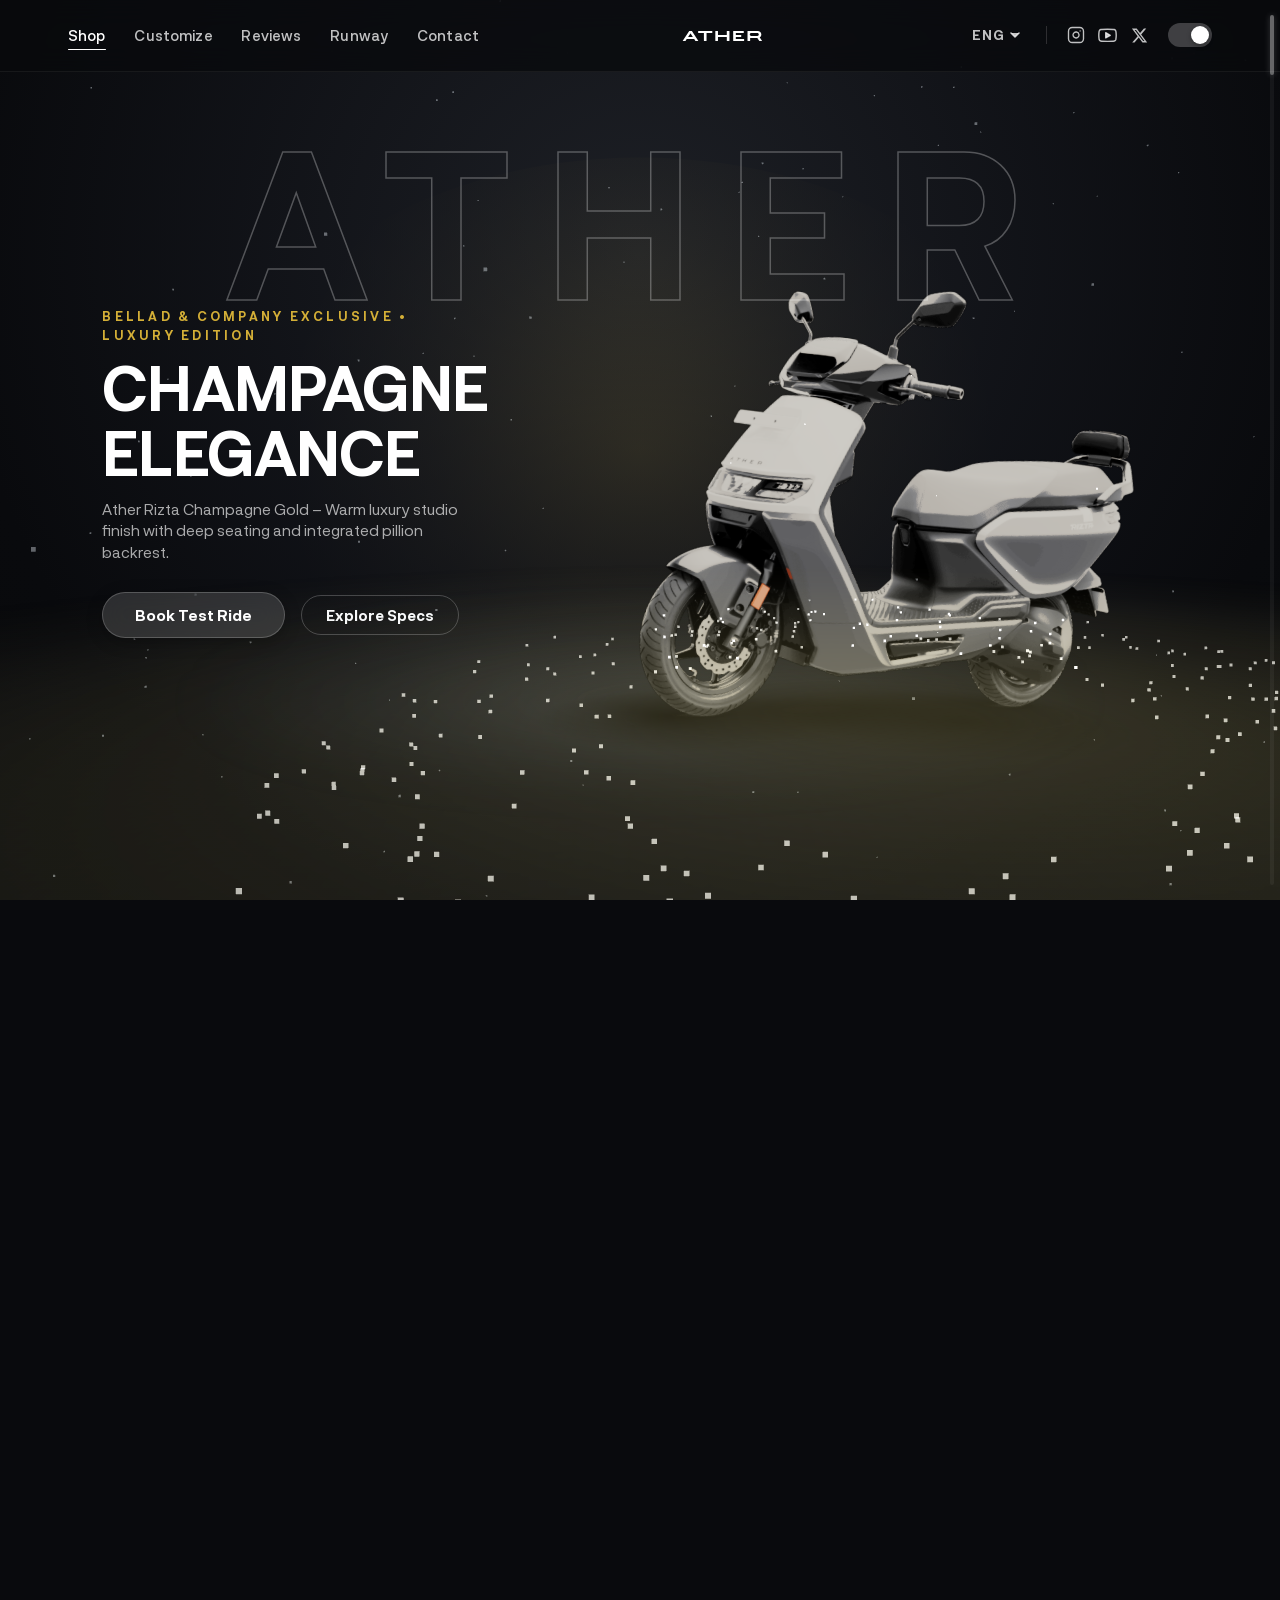
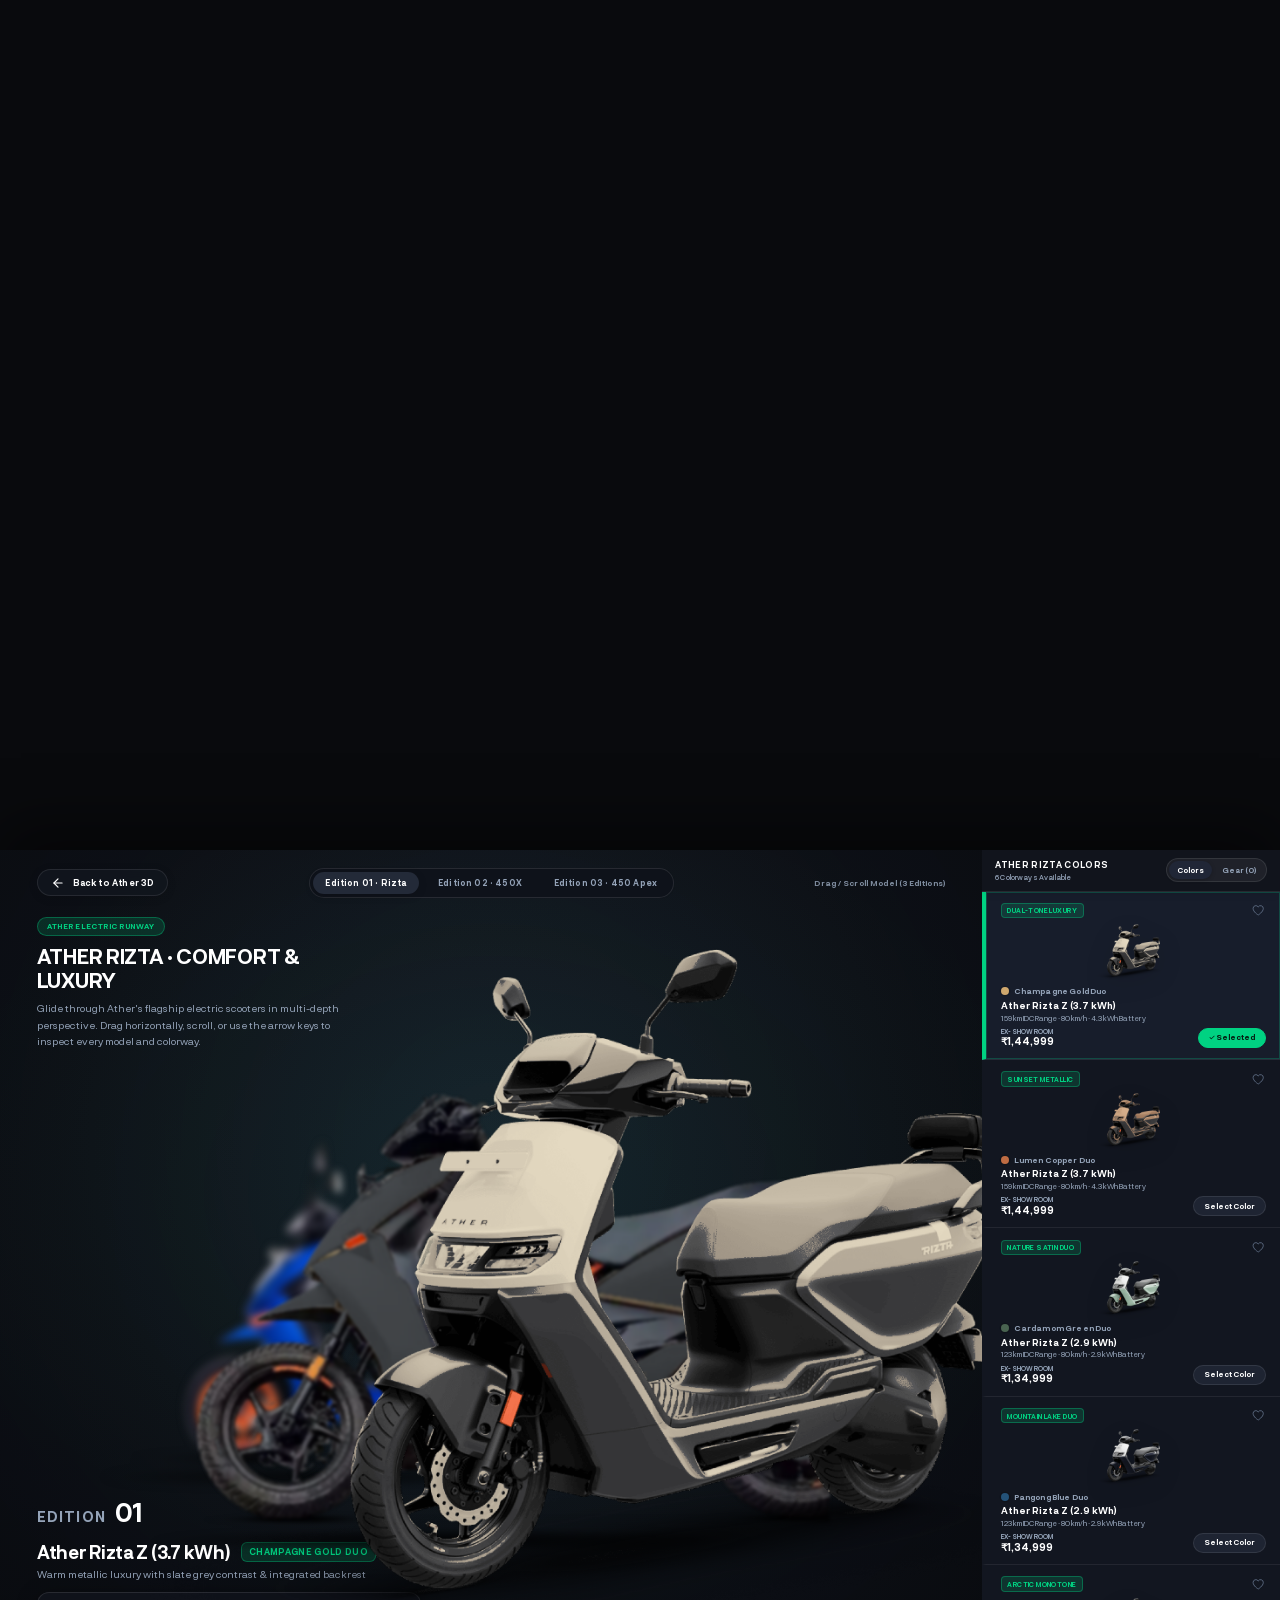
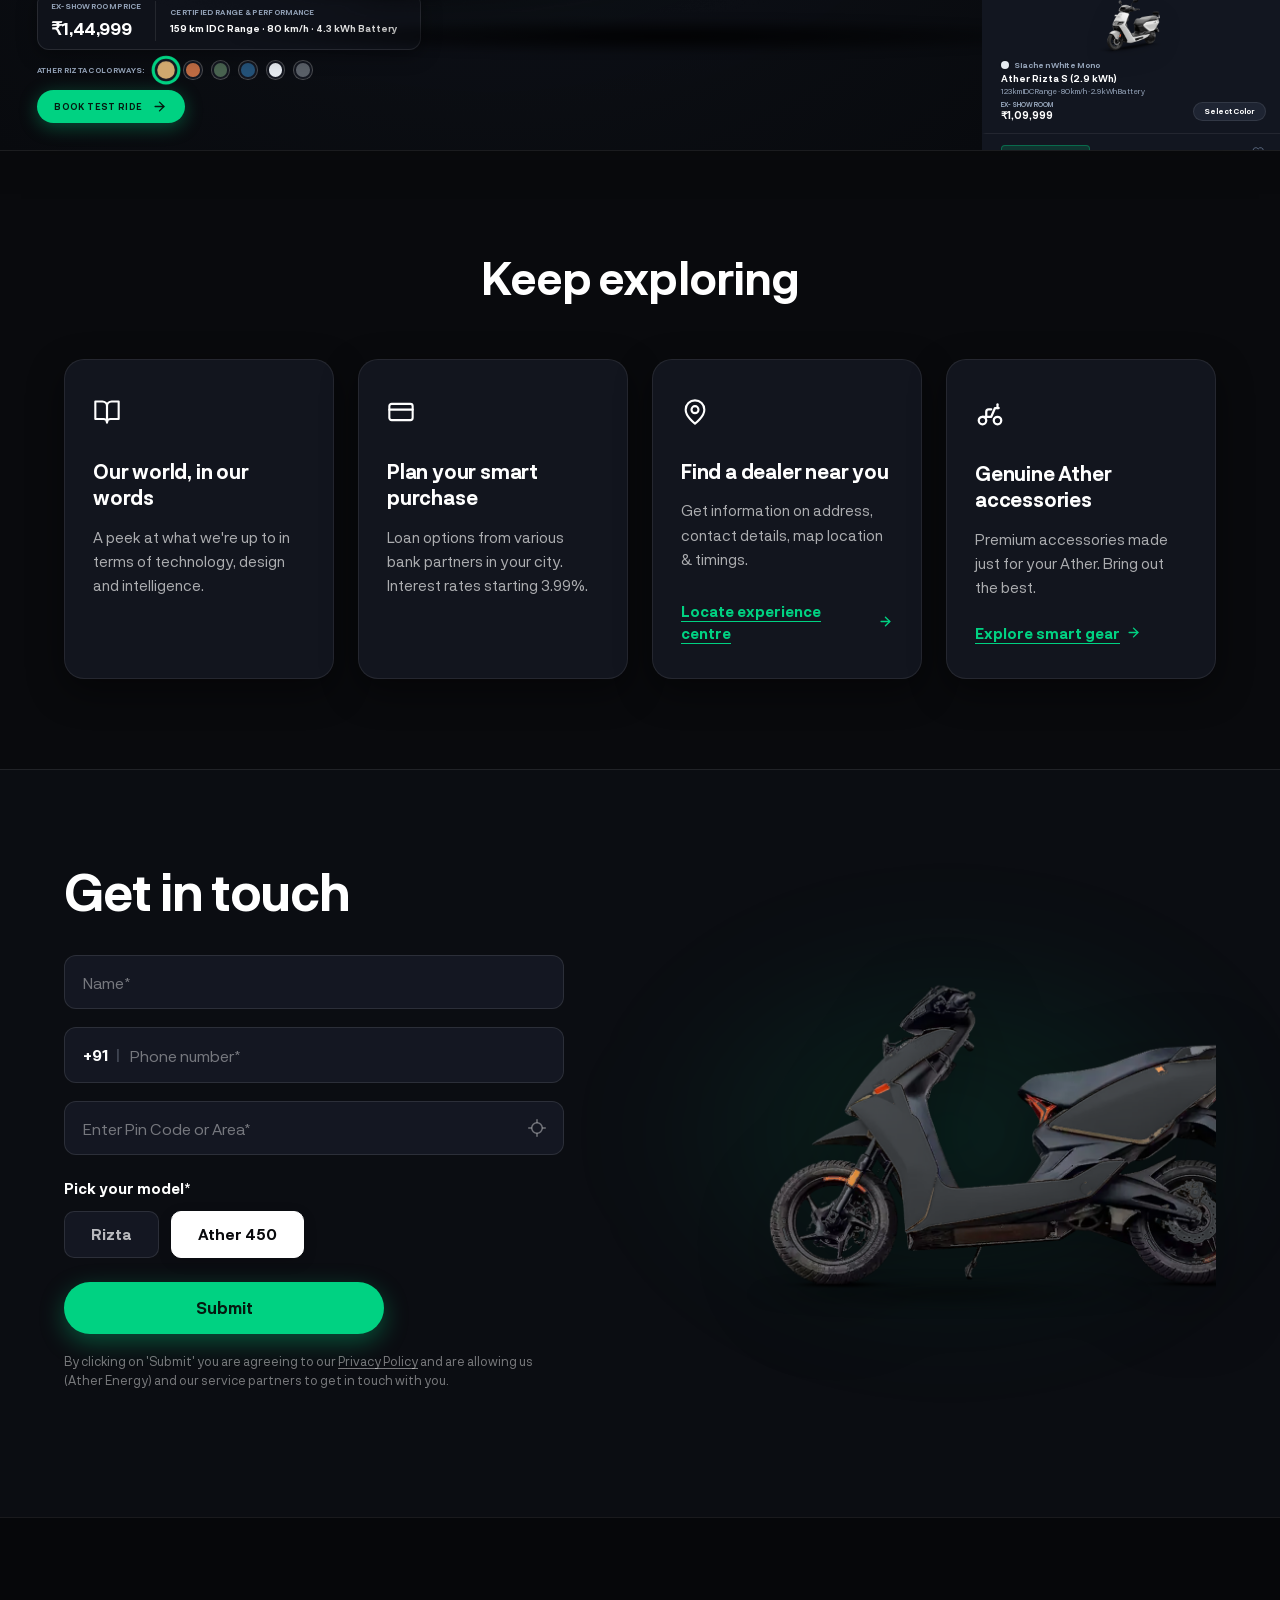
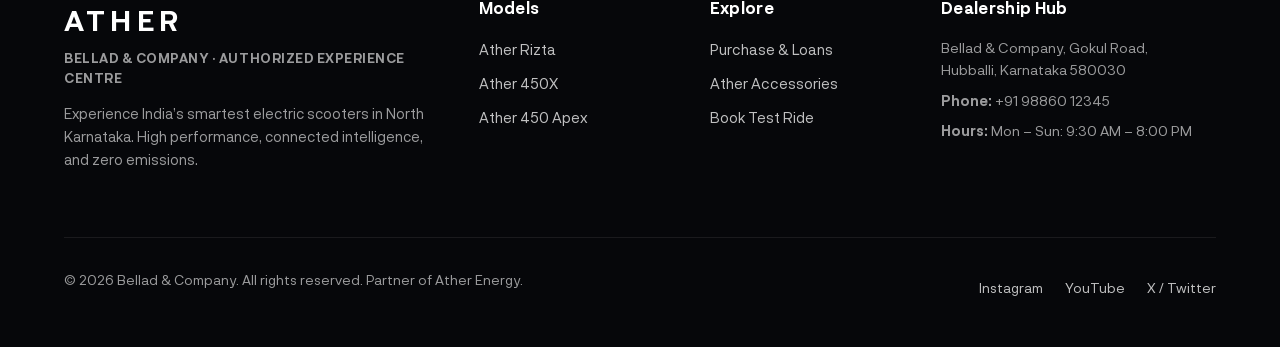
==== commit b920da96: "Add Keep Exploring and Get in Touch sections with dark and light mode support" ====
--- a/index.html
+++ b/index.html
@@ -56,7 +56,7 @@
           <a href="#specs" class="nav-item-link" data-scroll-to="0.48">Customize</a>
           <a href="#features" class="nav-item-link" data-scroll-to="0.95">Reviews</a>
           <a href="#section-runway" class="nav-item-link" id="navRunwayBtn" onclick="document.getElementById('section-runway')?.scrollIntoView({behavior:'smooth'}); return false;">Runway</a>
-          <a href="#contact" class="nav-item-link" id="navContactBtn">Contact</a>
+          <a href="#section-contact" class="nav-item-link" id="navContactBtn" onclick="document.getElementById('section-contact')?.scrollIntoView({behavior:'smooth'}); return false;">Contact</a>
         </nav>
 
         <!-- Center Brand Logo: Official Ather White Wordmark Logo -->
@@ -492,6 +492,200 @@
     <div class="wait gone" id="wait"></div>
   </section>
 
+  <!-- ==============================================
+       SECTION 5: KEEP EXPLORING
+       ============================================== -->
+  <section id="section-explore" class="explore-section" aria-label="Keep Exploring Ather Ecosystem">
+    <div class="explore-container">
+      <h2 class="explore-section-title">Keep exploring</h2>
+
+      <div class="explore-grid">
+        <!-- Card 1: Our world, in our words -->
+        <article class="explore-card">
+          <div class="explore-card-icon" aria-hidden="true">
+            <svg width="28" height="28" viewBox="0 0 24 24" fill="none" stroke="currentColor" stroke-width="1.8" stroke-linecap="round" stroke-linejoin="round">
+              <path d="M2 3h6a4 4 0 0 1 4 4v14a3 3 0 0 0-3-3H2z"></path>
+              <path d="M22 3h-6a4 4 0 0 0-4 4v14a3 3 0 0 1 3-3h7z"></path>
+            </svg>
+          </div>
+          <h3 class="explore-card-title">Our world, in our words</h3>
+          <p class="explore-card-desc">A peek at what we're up to in terms of technology, design and intelligence.</p>
+        </article>
+
+        <!-- Card 2: Plan your smart purchase -->
+        <article class="explore-card">
+          <div class="explore-card-icon" aria-hidden="true">
+            <svg width="28" height="28" viewBox="0 0 24 24" fill="none" stroke="currentColor" stroke-width="1.8" stroke-linecap="round" stroke-linejoin="round">
+              <rect x="2" y="5" width="20" height="14" rx="2"></rect>
+              <line x1="2" y1="10" x2="22" y2="10"></line>
+            </svg>
+          </div>
+          <h3 class="explore-card-title">Plan your smart purchase</h3>
+          <p class="explore-card-desc">Loan options from various bank partners in your city. Interest rates starting 3.99%.</p>
+        </article>
+
+        <!-- Card 3: Find a dealer near you -->
+        <article class="explore-card">
+          <div class="explore-card-icon" aria-hidden="true">
+            <svg width="28" height="28" viewBox="0 0 24 24" fill="none" stroke="currentColor" stroke-width="1.8" stroke-linecap="round" stroke-linejoin="round">
+              <path d="M20 10c0 6-8 12-8 12s-8-6-8-12a8 8 0 0 1 16 0Z"></path>
+              <circle cx="12" cy="10" r="3"></circle>
+            </svg>
+          </div>
+          <h3 class="explore-card-title">Find a dealer near you</h3>
+          <p class="explore-card-desc">Get information on address, contact details, map location & timings.</p>
+          <a href="#section-contact" class="explore-card-link" onclick="document.getElementById('section-contact')?.scrollIntoView({behavior:'smooth'}); return false;">
+            <span>Locate experience centre</span>
+            <svg width="15" height="15" viewBox="0 0 24 24" fill="none" stroke="currentColor" stroke-width="2.2" stroke-linecap="round" stroke-linejoin="round"><line x1="5" y1="12" x2="19" y2="12"></line><polyline points="12 5 19 12 12 19"></polyline></svg>
+          </a>
+        </article>
+
+        <!-- Card 4: Genuine Ather accessories -->
+        <article class="explore-card">
+          <div class="explore-card-icon" aria-hidden="true">
+            <svg width="30" height="30" viewBox="0 0 24 24" fill="none" stroke="currentColor" stroke-width="1.8" stroke-linecap="round" stroke-linejoin="round">
+              <circle cx="6" cy="18" r="3"></circle>
+              <circle cx="18" cy="18" r="3"></circle>
+              <path d="M6 15h7l3-7h3"></path>
+              <line x1="18" y1="5" x2="18" y2="8"></line>
+              <path d="M9 15v-4a2 2 0 0 1 2-2h2"></path>
+            </svg>
+          </div>
+          <h3 class="explore-card-title">Genuine Ather accessories</h3>
+          <p class="explore-card-desc">Premium accessories made just for your Ather. Bring out the best.</p>
+          <a href="#section-runway" class="explore-card-link" onclick="document.getElementById('section-runway')?.scrollIntoView({behavior:'smooth'}); document.querySelector('[data-view=\'gear\']')?.click(); return false;">
+            <span>Explore smart gear</span>
+            <svg width="15" height="15" viewBox="0 0 24 24" fill="none" stroke="currentColor" stroke-width="2.2" stroke-linecap="round" stroke-linejoin="round"><line x1="5" y1="12" x2="19" y2="12"></line><polyline points="12 5 19 12 12 19"></polyline></svg>
+          </a>
+        </article>
+      </div>
+    </div>
+  </section>
+
+  <!-- ==============================================
+       SECTION 6: GET IN TOUCH
+       ============================================== -->
+  <section id="section-contact" class="contact-section" aria-label="Get in touch with Ather Bellad & Company">
+    <div class="contact-container">
+      <div class="contact-grid">
+        <!-- Left Column: Form -->
+        <div class="contact-form-col">
+          <h2 class="contact-section-title">Get in touch</h2>
+
+          <form id="contactLeadForm" class="contact-lead-form">
+            <!-- Full Name -->
+            <div class="contact-field-wrap">
+              <input type="text" id="leadName" class="contact-input" placeholder="Name*" required autocomplete="name">
+            </div>
+
+            <!-- Phone Number with +91 -->
+            <div class="contact-field-wrap phone-wrap">
+              <div class="phone-prefix-block">
+                <span class="phone-country">+91</span>
+                <span class="phone-sep">|</span>
+              </div>
+              <input type="tel" id="leadPhone" class="contact-input phone-input" placeholder="Phone number*" pattern="[0-9]{10}" maxlength="10" required autocomplete="tel">
+            </div>
+
+            <!-- Pin Code or Area with GPS locator -->
+            <div class="contact-field-wrap area-wrap">
+              <input type="text" id="leadArea" class="contact-input area-input" placeholder="Enter Pin Code or Area*" required>
+              <button type="button" class="btn-gps-locate" id="gpsLocateBtn" title="Detect your location" aria-label="Detect your location">
+                <svg width="18" height="18" viewBox="0 0 24 24" fill="none" stroke="currentColor" stroke-width="2" stroke-linecap="round" stroke-linejoin="round">
+                  <circle cx="12" cy="12" r="7"></circle>
+                  <line x1="12" y1="1" x2="12" y2="4"></line>
+                  <line x1="12" y1="20" x2="12" y2="23"></line>
+                  <line x1="1" y1="12" x2="4" y2="12"></line>
+                  <line x1="20" y1="12" x2="23" y2="12"></line>
+                </svg>
+              </button>
+            </div>
+
+            <!-- Model Picker -->
+            <div class="contact-model-picker">
+              <label class="model-picker-label">Pick your model*</label>
+              <div class="model-pills-row" role="radiogroup" aria-label="Select Ather Model">
+                <button type="button" class="contact-model-pill" data-model="rizta" role="radio" aria-checked="false">Rizta</button>
+                <button type="button" class="contact-model-pill active" data-model="ather450" role="radio" aria-checked="true">Ather 450</button>
+              </div>
+            </div>
+
+            <!-- Submit Button -->
+            <button type="submit" class="contact-submit-btn" id="leadSubmitBtn">Submit</button>
+
+            <!-- Disclaimer -->
+            <p class="contact-disclaimer">
+              By clicking on 'Submit' you are agreeing to our <a href="https://www.atherenergy.com/privacy-policy" target="_blank" rel="noopener">Privacy Policy</a> and are allowing us (Ather Energy) and our service partners to get in touch with you.
+            </p>
+
+            <!-- Success Confirmation Banner (hidden by default) -->
+            <div class="contact-success-banner" id="contactSuccessBanner" role="alert" aria-live="polite">
+              <div class="success-icon">✓</div>
+              <div class="success-text">
+                <strong>Thank you! Your request has been received.</strong>
+                <p>A Bellad & Company representative will call you shortly to assist with your Ather test ride and booking.</p>
+              </div>
+            </div>
+          </form>
+        </div>
+
+        <!-- Right Column: Ather Scooter Showcase Image -->
+        <div class="contact-visual-col">
+          <div class="contact-scooter-stage">
+            <div class="contact-scooter-halo"></div>
+            <img src="images/ather_450x_spacegrey.png" id="contactScooterDisplayImg" alt="Ather 450X Electric Scooter" class="contact-scooter-img">
+            <div class="contact-scooter-shadow"></div>
+          </div>
+        </div>
+      </div>
+    </div>
+  </section>
+
+  <!-- ==============================================
+       FOOTER: OFFICIAL ATHER BELLAD & COMPANY
+       ============================================== -->
+  <footer class="site-footer">
+    <div class="footer-container">
+      <div class="footer-top-row">
+        <div class="footer-brand-col">
+          <div class="footer-brand-logo">ATHER</div>
+          <span class="footer-dealer-badge">Bellad & Company · Authorized Experience Centre</span>
+          <p class="footer-brand-desc">Experience India’s smartest electric scooters in North Karnataka. High performance, connected intelligence, and zero emissions.</p>
+        </div>
+        <div class="footer-links-col">
+          <h4 class="footer-col-title">Models</h4>
+          <ul>
+            <li><a href="#hero" onclick="window.scrollTo({top:0, behavior:'smooth'}); return false;">Ather Rizta</a></li>
+            <li><a href="#section-runway" onclick="document.getElementById('section-runway')?.scrollIntoView({behavior:'smooth'}); return false;">Ather 450X</a></li>
+            <li><a href="#section-runway" onclick="document.getElementById('section-runway')?.scrollIntoView({behavior:'smooth'}); return false;">Ather 450 Apex</a></li>
+          </ul>
+        </div>
+        <div class="footer-links-col">
+          <h4 class="footer-col-title">Explore</h4>
+          <ul>
+            <li><a href="#section-explore">Purchase & Loans</a></li>
+            <li><a href="#section-explore">Ather Accessories</a></li>
+            <li><a href="#section-contact">Book Test Ride</a></li>
+          </ul>
+        </div>
+        <div class="footer-links-col">
+          <h4 class="footer-col-title">Dealership Hub</h4>
+          <p class="footer-address">Bellad & Company, Gokul Road,<br>Hubballi, Karnataka 580030</p>
+          <p class="footer-phone"><strong>Phone:</strong> +91 98860 12345</p>
+          <p class="footer-hours"><strong>Hours:</strong> Mon – Sun: 9:30 AM – 8:00 PM</p>
+        </div>
+      </div>
+      <div class="footer-bottom-row">
+        <p class="footer-copy">© 2026 Bellad & Company. All rights reserved. Partner of Ather Energy.</p>
+        <div class="footer-social-links">
+          <a href="https://www.instagram.com/atherenergy/" target="_blank" rel="noopener" aria-label="Instagram">Instagram</a>
+          <a href="https://www.youtube.com/@AtherEnergyOfficial" target="_blank" rel="noopener" aria-label="YouTube">YouTube</a>
+          <a href="https://twitter.com/atherenergy" target="_blank" rel="noopener" aria-label="X (Twitter)">X / Twitter</a>
+        </div>
+      </div>
+    </div>
+  </footer>
+
   <!-- Load Local JavaScript Libraries -->
   <!-- 1. Three.js r128 -->
   <script src="js/three.min.js"></script>
@@ -507,6 +701,8 @@
   <script src="js/main.js?v=11"></script>
   <!-- 7. Maison Vell Runway Depth Logic -->
   <script src="js/maison-vell.js"></script>
+  <!-- 8. Keep Exploring & Contact Logic -->
+  <script src="js/contact-explore.js"></script>
 
 </body>
 </html>
--- a/css/style.css
+++ b/css/style.css
@@ -76,6 +76,45 @@
   --scrollbar-track: rgba(255, 255, 255, 0.05);
   --toggle-track: rgba(255, 255, 255, 0.22);
   --toggle-knob: #ffffff;
+
+  /* SECTION 5 & 6 THEME VARIABLES (DARK DEFAULT) */
+  --explore-bg: #090a0d;
+  --explore-card-bg: #12151e;
+  --explore-card-border: rgba(255, 255, 255, 0.08);
+  --explore-card-hover-border: rgba(0, 210, 130, 0.35);
+  --explore-card-hover-bg: #161a25;
+  --explore-card-shadow: 0 12px 36px rgba(0, 0, 0, 0.45);
+  --explore-title-color: #ffffff;
+  --explore-desc-color: rgba(255, 255, 255, 0.65);
+  --explore-icon-color: #ffffff;
+  --explore-link-color: #00d282;
+
+  --contact-bg: #0b0d12;
+  --contact-title-color: #ffffff;
+  --contact-input-bg: #141722;
+  --contact-input-border: rgba(255, 255, 255, 0.1);
+  --contact-input-focus: #00d282;
+  --contact-input-text: #ffffff;
+  --contact-input-placeholder: rgba(255, 255, 255, 0.42);
+  --contact-pill-bg: #141722;
+  --contact-pill-border: rgba(255, 255, 255, 0.1);
+  --contact-pill-text: rgba(255, 255, 255, 0.7);
+  --contact-pill-active-bg: #ffffff;
+  --contact-pill-active-text: #090a0d;
+  --contact-pill-active-border: #ffffff;
+  --contact-submit-bg: #00d282;
+  --contact-submit-text: #051a10;
+  --contact-submit-hover: #00ea90;
+  --contact-submit-shadow: 0 8px 24px rgba(0, 210, 130, 0.35);
+  --contact-disclaimer-color: rgba(255, 255, 255, 0.45);
+  --contact-halo: radial-gradient(ellipse at center, rgba(0, 210, 130, 0.12) 0%, transparent 68%);
+
+  --footer-bg: #06070a;
+  --footer-border: rgba(255, 255, 255, 0.08);
+  --footer-title: #ffffff;
+  --footer-text: rgba(255, 255, 255, 0.6);
+  --footer-link: rgba(255, 255, 255, 0.75);
+  --footer-link-hover: #00d282;
 }
 
 [data-theme="light"] {
@@ -105,6 +144,45 @@
   --scrollbar-track: rgba(0, 0, 0, 0.05);
   --toggle-track: #0f172a;
   --toggle-knob: #ffffff;
+
+  /* SECTION 5 & 6 THEME VARIABLES (LIGHT) */
+  --explore-bg: #f8fafd;
+  --explore-card-bg: #ffffff;
+  --explore-card-border: rgba(0, 0, 0, 0.08);
+  --explore-card-hover-border: rgba(0, 0, 0, 0.22);
+  --explore-card-hover-bg: #ffffff;
+  --explore-card-shadow: 0 10px 30px rgba(0, 0, 0, 0.06);
+  --explore-title-color: #0f172a;
+  --explore-desc-color: #64748b;
+  --explore-icon-color: #0f172a;
+  --explore-link-color: #008f57;
+
+  --contact-bg: #ffffff;
+  --contact-title-color: #0f172a;
+  --contact-input-bg: #f4f6fa;
+  --contact-input-border: #e2e8f0;
+  --contact-input-focus: #0f172a;
+  --contact-input-text: #0f172a;
+  --contact-input-placeholder: #94a3b8;
+  --contact-pill-bg: #f4f6fa;
+  --contact-pill-border: #e2e8f0;
+  --contact-pill-text: #475569;
+  --contact-pill-active-bg: #0f172a;
+  --contact-pill-active-text: #ffffff;
+  --contact-pill-active-border: #0f172a;
+  --contact-submit-bg: #0f172a;
+  --contact-submit-text: #ffffff;
+  --contact-submit-hover: #00d282;
+  --contact-submit-shadow: 0 8px 24px rgba(15, 23, 42, 0.2);
+  --contact-disclaimer-color: #94a3b8;
+  --contact-halo: radial-gradient(ellipse at center, rgba(0, 210, 130, 0.08) 0%, transparent 68%);
+
+  --footer-bg: #edf0f5;
+  --footer-border: rgba(0, 0, 0, 0.08);
+  --footer-title: #0f172a;
+  --footer-text: #64748b;
+  --footer-link: #475569;
+  --footer-link-hover: #008f57;
 }
 
 /* ==========================================================================
@@ -1183,19 +1261,103 @@
   width: 100%;
   min-height: 100vh;
   height: 100svh;
-  background: #ffffff;
-  color: #16191f;
+  background: var(--runway-bg);
+  color: var(--ink);
   font-family: var(--font-family);
   overflow: hidden;
   box-shadow: 0 -24px 60px rgba(0, 0, 0, 0.45);
+  transition: background-color 0.4s ease, color 0.4s ease;
   --u: min(calc(100vw / 1600), calc(100vh / 900));
+  --ather-green: #00d282;
+  --ather-dark-green: #008f57;
+
+  /* DARK THEME (DEFAULT - Seamlessly matches dark Ather showcase) */
+  --runway-bg: #090a0d;
+  --runway-page-bg: #090a0d;
+  --runway-stage-bg: radial-gradient(ellipse 90% 70% at 50% 38%, rgba(0, 210, 130, 0.05) 0%, transparent 65%),
+                     radial-gradient(circle at 50% 32%, rgba(28, 35, 48, 0.75) 0%, rgba(13, 16, 22, 0.95) 55%, #080a0e 100%),
+                     linear-gradient(180deg, #090a0d 0%, #0d1117 50%, #080a0e 100%);
+  --runway-contact-shadow: radial-gradient(closest-side, rgba(0, 0, 0, 0.88), rgba(0, 0, 0, 0.4) 60%, transparent 100%);
+  --runway-rail-bg: #0c0e14;
+  --runway-header-bg: #11141c;
+  --runway-card-bg: #121620;
+  --runway-card-alt-bg: #151a26;
+  --runway-card-hover: #192030;
+  --runway-card-active: #171d2b;
+  --runway-card-border: rgba(255, 255, 255, 0.07);
+  --runway-card-shadow: 0 4px 20px rgba(0, 0, 0, 0.4);
+  --runway-glass-bg: rgba(16, 20, 28, 0.88);
+  --runway-glass-border: rgba(255, 255, 255, 0.1);
+  --runway-topbar-btn-bg: rgba(18, 22, 30, 0.88);
+  --runway-topbar-tabs-bg: rgba(15, 18, 26, 0.85);
+  --runway-tab-active-bg: #232a38;
+  --runway-tab-active-text: #ffffff;
+  --runway-toggle-bg: rgba(255, 255, 255, 0.06);
+  --runway-toggle-btn-active: #202636;
+  --runway-btn-bg: #1e2432;
+  --runway-btn-text: #ffffff;
+  --runway-btn-hover-bg: #ffffff;
+  --runway-btn-hover-text: #090a0d;
+  --runway-shop-btn-bg: #00d282;
+  --runway-shop-btn-text: #051a10;
+  --runway-shop-btn-shadow: 0 4px 18px rgba(0, 210, 130, 0.35);
+  --runway-ring-border: #00d282;
+  --runway-wait-bg: #090a0d;
+  --runway-swatch-border: #141720;
+  --runway-swatch-ring: rgba(255, 255, 255, 0.25);
+  --ink: #ffffff;
+  --mid: #94a3b8;
+  --dim: #64748b;
+  --line: rgba(255, 255, 255, 0.09);
+  --ice: #151a24;
+  --ather-badge-bg: rgba(0, 210, 130, 0.16);
+  --ather-badge-text: #00d282;
+  --ather-badge-border: rgba(0, 210, 130, 0.35);
+}
+
+/* LIGHT THEME FOR RUNWAY LOOKBOOK */
+[data-theme="light"] .maison-vell-section,
+body.theme-light .maison-vell-section {
+  --runway-bg: #ffffff;
+  --runway-page-bg: #ffffff;
+  --runway-stage-bg: linear-gradient(transparent 60%, rgba(255, 255, 255, .72) 100%),
+                     linear-gradient(90deg, #f1f5fa 0%, #e7eff6 38%, #eef4f9 62%, #f6f9fc 100%);
+  --runway-contact-shadow: radial-gradient(closest-side, rgba(18, 25, 38, 0.4), rgba(18, 25, 38, 0.12) 65%, transparent 100%);
+  --runway-rail-bg: #f4f6fa;
+  --runway-header-bg: #ffffff;
+  --runway-card-bg: #f7f9fc;
+  --runway-card-alt-bg: #ffffff;
+  --runway-card-hover: #ffffff;
+  --runway-card-active: #ffffff;
+  --runway-card-border: rgba(0, 0, 0, 0.06);
+  --runway-card-shadow: 0 4px 18px rgba(0, 0, 0, 0.05);
+  --runway-glass-bg: rgba(255, 255, 255, 0.9);
+  --runway-glass-border: #e4e9f0;
+  --runway-topbar-btn-bg: rgba(255, 255, 255, 0.92);
+  --runway-topbar-tabs-bg: rgba(228, 234, 242, 0.85);
+  --runway-tab-active-bg: #ffffff;
+  --runway-tab-active-text: #16191f;
+  --runway-toggle-bg: #eef2f7;
+  --runway-toggle-btn-active: #ffffff;
+  --runway-btn-bg: #eef2f7;
+  --runway-btn-text: #16191f;
+  --runway-btn-hover-bg: #16191f;
+  --runway-btn-hover-text: #ffffff;
+  --runway-shop-btn-bg: #16191f;
+  --runway-shop-btn-text: #ffffff;
+  --runway-shop-btn-shadow: 0 4px 14px rgba(22, 25, 31, 0.2);
+  --runway-ring-border: #16191f;
+  --runway-wait-bg: #f1f5fa;
+  --runway-swatch-border: #ffffff;
+  --runway-swatch-ring: #9aa4af;
   --ink: #16191f;
   --mid: #68727d;
   --dim: #9aa4af;
   --line: #e4e9f0;
   --ice: #eef3f8;
-  --ather-green: #00d282;
-  --ather-dark-green: #008f57;
+  --ather-badge-bg: rgba(0, 210, 130, 0.12);
+  --ather-badge-text: #008f57;
+  --ather-badge-border: rgba(0, 210, 130, 0.3);
 }
 
 .maison-vell-section *,
@@ -1226,7 +1388,8 @@
   min-height: 520px;
   display: grid;
   grid-template-rows: 1fr;
-  background: #ffffff;
+  background: var(--runway-page-bg);
+  transition: background-color 0.4s ease;
 }
 
 .maison-vell-section main {
@@ -1245,8 +1408,8 @@
   user-select: none;
   -webkit-user-select: none;
   cursor: grab;
-  background: linear-gradient(transparent 60%, rgba(255, 255, 255, .72) 100%),
-              linear-gradient(90deg, #f1f5fa 0%, #e7eff6 38%, #eef4f9 62%, #f6f9fc 100%);
+  background: var(--runway-stage-bg);
+  transition: background 0.4s ease;
 }
 
 .maison-vell-section .stage:active {
@@ -1276,17 +1439,17 @@
   letter-spacing: 0.02em;
   color: var(--ink);
   padding: calc(7 * var(--u)) calc(16 * var(--u));
-  background: rgba(255, 255, 255, 0.92);
+  background: var(--runway-topbar-btn-bg);
   backdrop-filter: blur(10px);
   border: 1px solid var(--line);
   border-radius: 99px;
-  box-shadow: 0 2px 10px rgba(0, 0, 0, 0.05);
+  box-shadow: 0 2px 10px rgba(0, 0, 0, 0.12);
   transition: all .2s ease;
 }
 
 .maison-vell-section .stage-back-btn:hover {
   background: var(--ink);
-  color: #fff;
+  color: var(--runway-bg);
   border-color: var(--ink);
 }
 
@@ -1294,11 +1457,11 @@
   display: flex;
   align-items: center;
   gap: 6px;
-  background: rgba(228, 234, 242, 0.85);
+  background: var(--runway-topbar-tabs-bg);
   backdrop-filter: blur(10px);
   padding: calc(4 * var(--u));
   border-radius: 99px;
-  border: 1px solid rgba(255, 255, 255, 0.9);
+  border: 1px solid var(--runway-glass-border);
 }
 
 .maison-vell-section .lineup-tab {
@@ -1313,9 +1476,9 @@
 }
 
 .maison-vell-section .lineup-tab.active {
-  background: #ffffff;
-  color: var(--ink);
-  box-shadow: 0 2px 8px rgba(0, 0, 0, 0.08);
+  background: var(--runway-tab-active-bg);
+  color: var(--runway-tab-active-text);
+  box-shadow: 0 2px 8px rgba(0, 0, 0, 0.15);
 }
 
 .maison-vell-section .stage-drag-hint {
@@ -1367,7 +1530,7 @@
   bottom: 0.8%;
   height: 4.8%;
   border-radius: 50%;
-  background: radial-gradient(closest-side, rgba(18, 25, 38, 0.4), rgba(18, 25, 38, 0.12) 65%, transparent 100%);
+  background: var(--runway-contact-shadow);
   filter: blur(5px);
   pointer-events: none;
 }
@@ -1388,9 +1551,9 @@
   font-size: calc(9.5 * var(--u));
   font-weight: 700;
   letter-spacing: 0.06em;
-  color: var(--ather-dark-green);
-  background: rgba(0, 210, 130, 0.12);
-  border: 1px solid rgba(0, 210, 130, 0.3);
+  color: var(--ather-badge-text);
+  background: var(--ather-badge-bg);
+  border: 1px solid var(--ather-badge-border);
   padding: calc(4 * var(--u)) calc(12 * var(--u));
   border-radius: 99px;
   margin-bottom: calc(10 * var(--u));
@@ -1489,8 +1652,9 @@
   font-weight: 700;
   letter-spacing: 0.04em;
   text-transform: uppercase;
-  color: var(--ather-dark-green);
-  background: rgba(0, 210, 130, 0.12);
+  color: var(--ather-badge-text);
+  background: var(--ather-badge-bg);
+  border: 1px solid var(--ather-badge-border);
   padding: calc(3 * var(--u)) calc(8 * var(--u));
   border-radius: 6px;
   white-space: nowrap;
@@ -1510,13 +1674,14 @@
   grid-template-columns: auto 1fr;
   align-items: center;
   gap: calc(18 * var(--u));
-  background: rgba(255, 255, 255, 0.9);
+  background: var(--runway-glass-bg);
   backdrop-filter: blur(10px);
-  border: 1px solid var(--line);
+  border: 1px solid var(--runway-glass-border);
   border-radius: 12px;
   padding: calc(10 * var(--u)) calc(16 * var(--u));
   margin-bottom: calc(14 * var(--u));
-  box-shadow: 0 4px 16px rgba(0, 0, 0, 0.04);
+  box-shadow: var(--runway-card-shadow);
+  transition: background-color 0.4s ease, border-color 0.4s ease;
 }
 
 .maison-vell-section .price-side {
@@ -1579,8 +1744,8 @@
   width: calc(22 * var(--u));
   height: calc(22 * var(--u));
   border-radius: 50%;
-  border: 2px solid #ffffff;
-  box-shadow: 0 0 0 1px var(--dim);
+  border: 2px solid var(--runway-swatch-border);
+  box-shadow: 0 0 0 1px var(--runway-swatch-ring);
   cursor: pointer;
   transition: transform .2s ease, box-shadow .2s ease;
   padding: 0;
@@ -1591,7 +1756,7 @@
 }
 
 .maison-vell-section .swatch-dot.active {
-  box-shadow: 0 0 0 2.5px var(--ink);
+  box-shadow: 0 0 0 2.5px var(--ather-green);
   transform: scale(1.25);
 }
 
@@ -1599,8 +1764,8 @@
   display: inline-flex;
   align-items: center;
   gap: 10px;
-  background: var(--ink);
-  color: #ffffff;
+  background: var(--runway-shop-btn-bg);
+  color: var(--runway-shop-btn-text);
   font-size: calc(11 * var(--u));
   font-weight: 700;
   letter-spacing: 0.04em;
@@ -1608,15 +1773,15 @@
   border-radius: 99px;
   text-transform: uppercase;
   font-family: var(--font-family);
-  box-shadow: 0 4px 14px rgba(22, 25, 31, 0.2);
+  box-shadow: var(--runway-shop-btn-shadow);
   transition: all .2s ease;
 }
 
 .maison-vell-section .shop-ather-btn:hover {
-  background: var(--ather-green);
+  background: #00ea90;
   color: #000000;
   transform: translateY(-2px);
-  box-shadow: 0 6px 18px rgba(0, 210, 130, 0.35);
+  box-shadow: 0 6px 20px rgba(0, 210, 130, 0.45);
 }
 
 .maison-vell-section .ring {
@@ -1627,7 +1792,7 @@
   width: calc(46 * var(--u));
   height: calc(46 * var(--u));
   margin: calc(-23 * var(--u)) 0 0 calc(-23 * var(--u));
-  border: calc(2.5 * var(--u)) solid #16191f;
+  border: calc(2.5 * var(--u)) solid var(--runway-ring-border);
   border-radius: 99px;
   pointer-events: none;
   opacity: 0;
@@ -1651,9 +1816,10 @@
 .maison-vell-section .rail {
   position: relative;
   overflow: hidden;
-  background: #f4f6fa;
+  background: var(--runway-rail-bg);
   min-height: 0;
   height: 100%;
+  transition: background-color 0.4s ease;
 }
 
 .maison-vell-section .rail-header {
@@ -1667,9 +1833,10 @@
   align-items: center;
   justify-content: space-between;
   padding: 0 calc(16 * var(--u));
-  background: #ffffff;
+  background: var(--runway-header-bg);
   border-bottom: 1px solid var(--line);
-  box-shadow: 0 2px 8px rgba(0, 0, 0, 0.03);
+  box-shadow: 0 2px 8px rgba(0, 0, 0, 0.08);
+  transition: background-color 0.4s ease, border-color 0.4s ease;
 }
 
 .maison-vell-section .rail-header-titles {
@@ -1698,11 +1865,11 @@
 .maison-vell-section .rail-view-toggle {
   display: flex;
   align-items: center;
-  background: #eef2f7;
+  background: var(--runway-toggle-bg);
   border-radius: 99px;
   padding: 2px;
   gap: 2px;
-  border: 1px solid rgba(0, 0, 0, 0.06);
+  border: 1px solid var(--line);
 }
 
 .maison-vell-section .rail-toggle-btn {
@@ -1723,9 +1890,9 @@
 }
 
 .maison-vell-section .rail-toggle-btn.active {
-  background: #ffffff;
+  background: var(--runway-toggle-btn-active);
   color: var(--ink);
-  box-shadow: 0 1px 4px rgba(0, 0, 0, 0.1);
+  box-shadow: 0 1px 4px rgba(0, 0, 0, 0.2);
   font-weight: 700;
 }
 
@@ -1748,7 +1915,7 @@
 }
 
 .maison-vell-section .rail-cards-track::-webkit-scrollbar-thumb {
-  background: rgba(0, 0, 0, 0.18);
+  background: var(--runway-card-border);
   border-radius: 99px;
 }
 
@@ -1758,29 +1925,29 @@
   display: flex;
   flex-direction: column;
   padding: calc(14 * var(--u)) calc(18 * var(--u));
-  background: #f7f9fc;
+  background: var(--runway-card-bg);
   border: none !important;
   border-radius: 0 !important;
   border-left: 4px solid transparent !important;
-  border-bottom: 1px solid rgba(0, 0, 0, 0.06) !important;
+  border-bottom: 1px solid var(--runway-card-border) !important;
   cursor: pointer;
-  transition: background 0.2s, box-shadow 0.2s, border-left-color 0.2s;
+  transition: background 0.25s, box-shadow 0.25s, border-left-color 0.25s;
   box-sizing: border-box;
 }
 
 .maison-vell-section .card.alt {
-  background: #ffffff;
+  background: var(--runway-card-alt-bg);
 }
 
 .maison-vell-section .card:hover {
-  background: #ffffff;
-  box-shadow: 0 4px 18px rgba(0, 0, 0, 0.05);
+  background: var(--runway-card-hover);
+  box-shadow: var(--runway-card-shadow);
 }
 
 .maison-vell-section .card.active-card {
-  background: #ffffff !important;
+  background: var(--runway-card-active) !important;
   border-left-color: var(--ather-green) !important;
-  box-shadow: inset 0 0 0 1px rgba(0, 210, 144, 0.15), 0 6px 20px rgba(0, 0, 0, 0.07);
+  box-shadow: inset 0 0 0 1px rgba(0, 210, 144, 0.25), var(--runway-card-shadow);
 }
 
 .maison-vell-section .rail-card-top {
@@ -1797,8 +1964,9 @@
   font-weight: 700;
   letter-spacing: 0.06em;
   text-transform: uppercase;
-  color: var(--ather-dark-green);
-  background: rgba(0, 210, 144, 0.12);
+  color: var(--ather-badge-text);
+  background: var(--ather-badge-bg);
+  border: 1px solid var(--ather-badge-border);
   padding: calc(2 * var(--u)) calc(7 * var(--u));
   border-radius: 4px;
 }
@@ -1893,7 +2061,7 @@
   max-height: calc(85 * var(--u));
   display: block;
   margin: 0 auto;
-  filter: drop-shadow(0 4px 10px rgba(0, 0, 0, 0.08));
+  filter: drop-shadow(0 4px 10px rgba(0, 0, 0, 0.12));
 }
 
 .maison-vell-section .meta {
@@ -1908,7 +2076,7 @@
   font-weight: 700;
   letter-spacing: 0.04em;
   text-transform: uppercase;
-  color: var(--ather-dark-green);
+  color: var(--ather-badge-text);
   display: block;
   margin-bottom: 2px;
 }
@@ -1965,23 +2133,23 @@
   font-weight: 700;
   padding: calc(4 * var(--u)) calc(12 * var(--u));
   border-radius: 99px;
-  background: #eef2f7;
-  color: var(--ink);
+  background: var(--runway-btn-bg);
+  color: var(--runway-btn-text);
   border: 1px solid var(--line);
   transition: all 0.2s ease;
   cursor: pointer;
 }
 
 .maison-vell-section .rail-select-btn:hover {
-  background: var(--ink);
-  color: #ffffff;
-  border-color: var(--ink);
+  background: var(--runway-btn-hover-bg);
+  color: var(--runway-btn-hover-text);
+  border-color: var(--runway-btn-hover-bg);
 }
 
 .maison-vell-section .rail-select-btn.selected,
 .maison-vell-section .card.active-card .rail-select-btn {
   background: var(--ather-green) !important;
-  color: #0b2e1e !important;
+  color: #051a10 !important;
   border-color: var(--ather-green) !important;
   font-weight: 800 !important;
 }
@@ -1991,7 +2159,7 @@
   height: calc(26 * var(--u));
   position: relative;
   border-radius: 50%;
-  background: #eef2f7;
+  background: var(--runway-btn-bg);
   transition: transform .2s, background .2s;
 }
 
@@ -2019,7 +2187,7 @@
 
 .maison-vell-section .add:hover:before,
 .maison-vell-section .add:hover:after {
-  background: #ffffff;
+  background: var(--runway-bg);
 }
 
 .maison-vell-section .add.added {
@@ -2030,7 +2198,7 @@
   position: absolute;
   inset: 0;
   z-index: 9;
-  background: #f1f5fa;
+  background: var(--runway-wait-bg);
   transition: opacity .5s;
   pointer-events: none;
 }
@@ -2131,3 +2299,586 @@
     top: 10px;
   }
 }
+
+/* ==========================================================================
+   SECTION 5: KEEP EXPLORING (ATHER ECOSYSTEM)
+   Supports both Dark Mode & Light Mode seamlessly
+   ========================================================================== */
+.explore-section {
+  position: relative;
+  width: 100%;
+  padding: 100px 5% 90px;
+  background-color: var(--explore-bg);
+  color: var(--explore-title-color);
+  transition: background-color 0.4s ease, color 0.4s ease;
+  font-family: var(--font-family);
+  border-top: 1px solid var(--card-border);
+}
+
+.explore-container {
+  max-width: 1360px;
+  margin: 0 auto;
+  width: 100%;
+}
+
+.explore-section-title {
+  font-family: var(--font-display);
+  font-size: clamp(2.2rem, 3.5vw, 3rem);
+  font-weight: 800;
+  text-align: center;
+  color: var(--explore-title-color);
+  margin-bottom: 54px;
+  letter-spacing: -0.02em;
+}
+
+.explore-grid {
+  display: grid;
+  grid-template-columns: repeat(4, 1fr);
+  gap: 24px;
+}
+
+.explore-card {
+  background: var(--explore-card-bg);
+  border: 1px solid var(--explore-card-border);
+  border-radius: 20px;
+  padding: 38px 28px 34px;
+  display: flex;
+  flex-direction: column;
+  transition: transform 0.3s cubic-bezier(0.2, 0.8, 0.2, 1), box-shadow 0.3s ease, border-color 0.3s ease, background 0.3s ease;
+  box-shadow: var(--explore-card-shadow);
+}
+
+.explore-card:hover {
+  transform: translateY(-6px);
+  border-color: var(--explore-card-hover-border);
+  background: var(--explore-card-hover-bg);
+}
+
+.explore-card-icon {
+  margin-bottom: 32px;
+  color: var(--explore-icon-color);
+  display: inline-flex;
+  align-items: center;
+}
+
+.explore-card-title {
+  font-family: var(--font-display);
+  font-size: 1.25rem;
+  font-weight: 700;
+  margin-bottom: 14px;
+  line-height: 1.32;
+  color: var(--explore-title-color);
+  letter-spacing: -0.01em;
+}
+
+.explore-card-desc {
+  font-family: var(--font-body);
+  font-size: 0.94rem;
+  line-height: 1.62;
+  color: var(--explore-desc-color);
+  margin-bottom: 22px;
+}
+
+.explore-card-link {
+  margin-top: auto;
+  display: inline-flex;
+  align-items: center;
+  gap: 6px;
+  font-size: 0.92rem;
+  font-weight: 600;
+  color: var(--explore-link-color);
+  text-decoration: underline;
+  text-underline-offset: 4px;
+  transition: gap 0.2s ease, opacity 0.2s ease;
+}
+
+.explore-card-link:hover {
+  gap: 10px;
+  color: var(--ather-green);
+}
+
+/* ==========================================================================
+   SECTION 6: GET IN TOUCH (LEAD CAPTURE & SCOOTER SHOWCASE)
+   Supports both Dark Mode & Light Mode seamlessly
+   ========================================================================== */
+.contact-section {
+  position: relative;
+  width: 100%;
+  padding: 90px 5% 110px;
+  background-color: var(--contact-bg);
+  color: var(--contact-title-color);
+  transition: background-color 0.4s ease, color 0.4s ease;
+  font-family: var(--font-family);
+  border-top: 1px solid var(--card-border);
+  overflow: hidden;
+}
+
+.contact-container {
+  max-width: 1360px;
+  margin: 0 auto;
+  width: 100%;
+}
+
+.contact-grid {
+  display: grid;
+  grid-template-columns: 1.05fr 1fr;
+  gap: 60px;
+  align-items: center;
+}
+
+.contact-section-title {
+  font-family: var(--font-display);
+  font-size: clamp(2.4rem, 4vw, 3.2rem);
+  font-weight: 800;
+  color: var(--contact-title-color);
+  margin-bottom: 34px;
+  letter-spacing: -0.025em;
+}
+
+.contact-lead-form {
+  max-width: 500px;
+}
+
+.contact-field-wrap {
+  position: relative;
+  margin-bottom: 18px;
+}
+
+.contact-input {
+  width: 100%;
+  height: 54px;
+  border-radius: 12px;
+  background: var(--contact-input-bg);
+  border: 1px solid var(--contact-input-border);
+  color: var(--contact-input-text);
+  font-family: var(--font-family);
+  font-size: 0.98rem;
+  padding: 0 18px;
+  transition: all 0.25s ease;
+}
+
+.contact-input::placeholder {
+  color: var(--contact-input-placeholder);
+}
+
+.contact-input:focus {
+  outline: none;
+  border-color: var(--contact-input-focus);
+  box-shadow: 0 0 0 3px rgba(0, 210, 130, 0.18);
+}
+
+.contact-field-wrap.phone-wrap {
+  display: flex;
+  align-items: center;
+  background: var(--contact-input-bg);
+  border: 1px solid var(--contact-input-border);
+  border-radius: 12px;
+  transition: all 0.25s ease;
+}
+
+.contact-field-wrap.phone-wrap:focus-within {
+  border-color: var(--contact-input-focus);
+  box-shadow: 0 0 0 3px rgba(0, 210, 130, 0.18);
+}
+
+.phone-prefix-block {
+  display: flex;
+  align-items: center;
+  gap: 8px;
+  padding-left: 18px;
+  font-weight: 600;
+  color: var(--contact-input-text);
+  font-size: 0.98rem;
+}
+
+.phone-sep {
+  color: rgba(125, 135, 150, 0.4);
+}
+
+.phone-input {
+  border: none !important;
+  background: transparent !important;
+  box-shadow: none !important;
+  padding-left: 10px !important;
+}
+
+.contact-field-wrap.area-wrap .area-input {
+  padding-right: 48px;
+}
+
+.btn-gps-locate {
+  position: absolute;
+  right: 12px;
+  top: 50%;
+  transform: translateY(-50%);
+  background: none;
+  border: none;
+  color: var(--text-muted);
+  cursor: pointer;
+  padding: 6px;
+  display: flex;
+  align-items: center;
+  justify-content: center;
+  transition: color 0.2s, transform 0.2s;
+}
+
+.btn-gps-locate:hover {
+  color: var(--ather-green);
+  transform: translateY(-50%) scale(1.1);
+}
+
+.btn-gps-locate.locating svg {
+  animation: gpsPulse 1s infinite alternate;
+}
+
+@keyframes gpsPulse {
+  0% { transform: scale(0.9); opacity: 0.6; }
+  100% { transform: scale(1.15); opacity: 1; }
+}
+
+.contact-input.detected {
+  border-color: var(--ather-green) !important;
+  background-color: rgba(0, 210, 130, 0.08) !important;
+}
+
+.contact-model-picker {
+  margin: 22px 0 24px;
+}
+
+.model-picker-label {
+  display: block;
+  font-size: 0.92rem;
+  font-weight: 600;
+  color: var(--contact-title-color);
+  margin-bottom: 12px;
+}
+
+.model-pills-row {
+  display: flex;
+  gap: 12px;
+}
+
+.contact-model-pill {
+  padding: 11px 26px;
+  border-radius: 10px;
+  font-size: 0.95rem;
+  font-weight: 600;
+  cursor: pointer;
+  transition: all 0.2s ease;
+  border: 1px solid var(--contact-pill-border);
+  background: var(--contact-pill-bg);
+  color: var(--contact-pill-text);
+  font-family: var(--font-family);
+}
+
+.contact-model-pill:hover {
+  border-color: var(--contact-input-focus);
+}
+
+.contact-model-pill.active {
+  background: var(--contact-pill-active-bg);
+  color: var(--contact-pill-active-text);
+  border-color: var(--contact-pill-active-border);
+  font-weight: 700;
+  box-shadow: 0 4px 14px rgba(0, 0, 0, 0.15);
+}
+
+.contact-submit-btn {
+  width: 100%;
+  max-width: 320px;
+  height: 52px;
+  border-radius: 99px;
+  background: var(--contact-submit-bg);
+  color: var(--contact-submit-text);
+  font-family: var(--font-family);
+  font-weight: 700;
+  font-size: 1rem;
+  border: none;
+  cursor: pointer;
+  box-shadow: var(--contact-submit-shadow);
+  transition: all 0.25s ease;
+}
+
+.contact-submit-btn:hover {
+  background: var(--contact-submit-hover);
+  color: var(--contact-submit-text);
+  transform: translateY(-2px);
+  box-shadow: 0 10px 28px rgba(0, 210, 130, 0.45);
+}
+
+.contact-disclaimer {
+  margin-top: 18px;
+  font-size: 0.78rem;
+  line-height: 1.55;
+  color: var(--contact-disclaimer-color);
+}
+
+.contact-disclaimer a {
+  color: inherit;
+  text-decoration: underline;
+  text-underline-offset: 2px;
+}
+
+.contact-success-banner {
+  display: none;
+  align-items: flex-start;
+  gap: 14px;
+  margin-top: 24px;
+  padding: 16px 20px;
+  border-radius: 12px;
+  background: rgba(0, 210, 130, 0.12);
+  border: 1px solid rgba(0, 210, 130, 0.35);
+  color: var(--text-primary);
+  animation: fadeInDown 0.3s ease;
+}
+
+.contact-success-banner.show {
+  display: flex;
+}
+
+.success-icon {
+  width: 24px;
+  height: 24px;
+  border-radius: 50%;
+  background: #00d282;
+  color: #051a10;
+  display: flex;
+  align-items: center;
+  justify-content: center;
+  font-weight: 800;
+  font-size: 0.85rem;
+  flex-shrink: 0;
+  margin-top: 2px;
+}
+
+.success-text strong {
+  display: block;
+  font-size: 0.95rem;
+  color: #00d282;
+  margin-bottom: 4px;
+}
+
+.success-text p {
+  margin: 0;
+  font-size: 0.86rem;
+  line-height: 1.45;
+  color: var(--contact-title-color);
+}
+
+@keyframes fadeInDown {
+  from { opacity: 0; transform: translateY(-8px); }
+  to { opacity: 1; transform: translateY(0); }
+}
+
+/* Right Scooter Showcase in Contact Section */
+.contact-visual-col {
+  display: flex;
+  align-items: center;
+  justify-content: center;
+  position: relative;
+}
+
+.contact-scooter-stage {
+  position: relative;
+  width: 100%;
+  max-width: 620px;
+  text-align: center;
+}
+
+.contact-scooter-halo {
+  position: absolute;
+  inset: -15%;
+  background: var(--contact-halo);
+  border-radius: 50%;
+  filter: blur(50px);
+  pointer-events: none;
+}
+
+.contact-scooter-img {
+  width: 100%;
+  max-width: 560px;
+  height: auto;
+  object-fit: contain;
+  position: relative;
+  z-index: 2;
+  transition: opacity 0.25s ease, transform 0.25s cubic-bezier(0.2, 0.8, 0.2, 1);
+  filter: drop-shadow(0 20px 35px rgba(0, 0, 0, 0.3));
+}
+
+.contact-scooter-shadow {
+  position: absolute;
+  bottom: 2%;
+  left: 12%;
+  right: 12%;
+  height: 20px;
+  border-radius: 50%;
+  background: radial-gradient(closest-side, rgba(0, 0, 0, 0.65), transparent);
+  filter: blur(8px);
+  z-index: 1;
+}
+
+/* ==========================================================================
+   FOOTER: OFFICIAL ATHER BELLAD & COMPANY
+   Supports both Dark Mode & Light Mode seamlessly
+   ========================================================================== */
+.site-footer {
+  position: relative;
+  width: 100%;
+  background-color: var(--footer-bg);
+  color: var(--footer-text);
+  border-top: 1px solid var(--footer-border);
+  padding: 80px 5% 40px;
+  font-family: var(--font-family);
+  transition: background-color 0.4s ease, border-color 0.4s ease;
+}
+
+.footer-container {
+  max-width: 1360px;
+  margin: 0 auto;
+  width: 100%;
+}
+
+.footer-top-row {
+  display: grid;
+  grid-template-columns: 2fr 1fr 1fr 1.5fr;
+  gap: 48px;
+  padding-bottom: 50px;
+  border-bottom: 1px solid var(--footer-border);
+}
+
+.footer-brand-logo {
+  font-family: var(--font-display);
+  font-size: 1.8rem;
+  font-weight: 800;
+  letter-spacing: 0.18em;
+  color: var(--footer-title);
+  margin-bottom: 8px;
+}
+
+.footer-dealer-badge {
+  display: inline-block;
+  font-size: 0.82rem;
+  font-weight: 700;
+  letter-spacing: 0.04em;
+  color: var(--ather-green);
+  text-transform: uppercase;
+  margin-bottom: 14px;
+}
+
+.footer-brand-desc {
+  font-size: 0.9rem;
+  line-height: 1.6;
+  color: var(--footer-text);
+  max-width: 380px;
+}
+
+.footer-col-title {
+  font-family: var(--font-display);
+  font-size: 1rem;
+  font-weight: 700;
+  color: var(--footer-title);
+  margin-bottom: 20px;
+  letter-spacing: 0.02em;
+}
+
+.footer-links-col ul {
+  list-style: none;
+  padding: 0;
+  margin: 0;
+}
+
+.footer-links-col li {
+  margin-bottom: 10px;
+}
+
+.footer-links-col a {
+  color: var(--footer-link);
+  font-size: 0.92rem;
+  text-decoration: none;
+  transition: color 0.2s ease;
+}
+
+.footer-links-col a:hover {
+  color: var(--footer-link-hover);
+}
+
+.footer-address,
+.footer-phone,
+.footer-hours {
+  font-size: 0.88rem;
+  line-height: 1.6;
+  color: var(--footer-text);
+  margin-bottom: 8px;
+}
+
+.footer-bottom-row {
+  display: flex;
+  align-items: center;
+  justify-content: space-between;
+  padding-top: 32px;
+  font-size: 0.85rem;
+  color: var(--footer-text);
+  flex-wrap: wrap;
+  gap: 16px;
+}
+
+.footer-social-links {
+  display: flex;
+  gap: 22px;
+}
+
+.footer-social-links a {
+  color: var(--footer-link);
+  text-decoration: none;
+  font-size: 0.85rem;
+  transition: color 0.2s ease;
+}
+
+.footer-social-links a:hover {
+  color: var(--ather-green);
+}
+
+/* Responsive Overrides for Explore, Contact and Footer */
+@media (max-width: 1100px) {
+  .explore-grid {
+    grid-template-columns: repeat(2, 1fr);
+  }
+  .footer-top-row {
+    grid-template-columns: 1fr 1fr;
+    gap: 36px;
+  }
+}
+
+@media (max-width: 768px) {
+  .explore-section {
+    padding: 70px 6% 60px;
+  }
+  .explore-grid {
+    grid-template-columns: 1fr;
+    gap: 20px;
+  }
+  .contact-section {
+    padding: 70px 6% 80px;
+  }
+  .contact-grid {
+    grid-template-columns: 1fr;
+    gap: 40px;
+  }
+  .contact-visual-col {
+    order: -1;
+  }
+  .contact-scooter-img {
+    max-width: 380px;
+  }
+  .contact-submit-btn {
+    max-width: 100%;
+  }
+  .footer-top-row {
+    grid-template-columns: 1fr;
+    gap: 32px;
+  }
+  .footer-bottom-row {
+    flex-direction: column;
+    align-items: flex-start;
+  }
+}
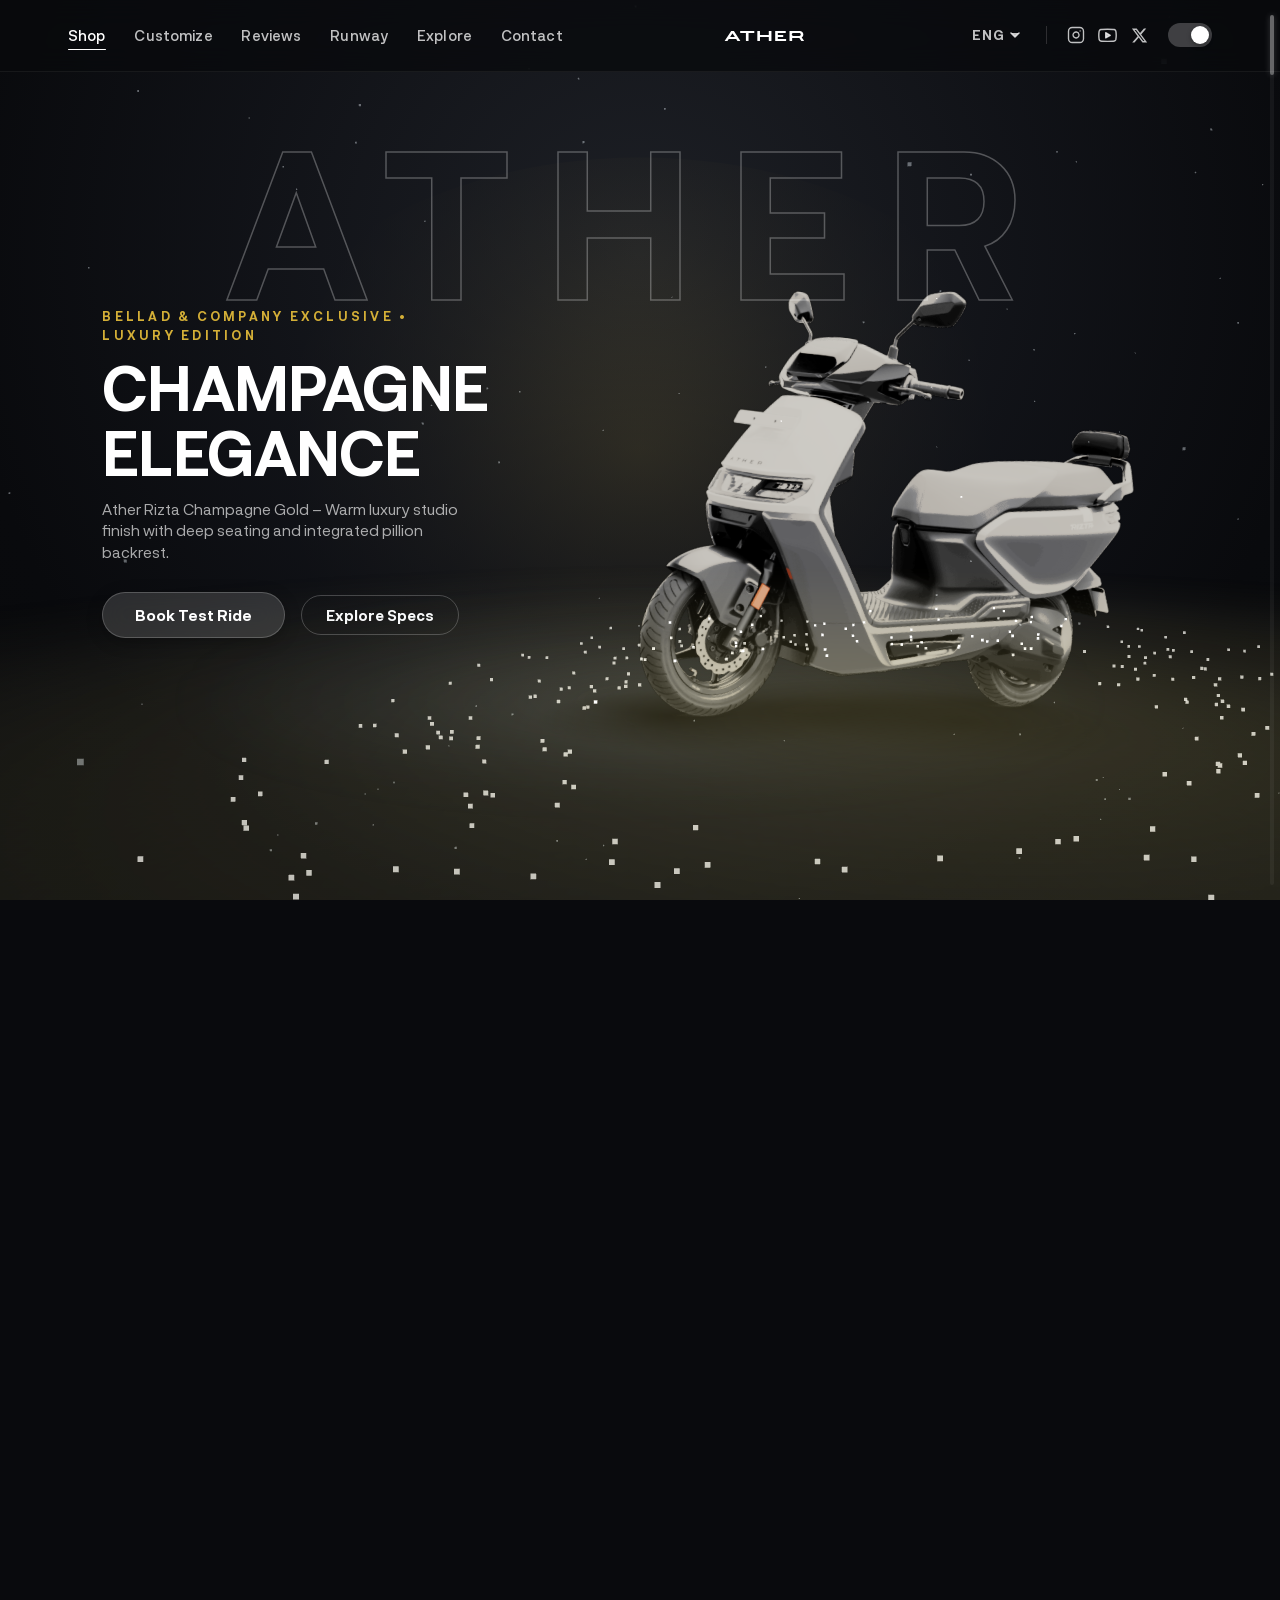
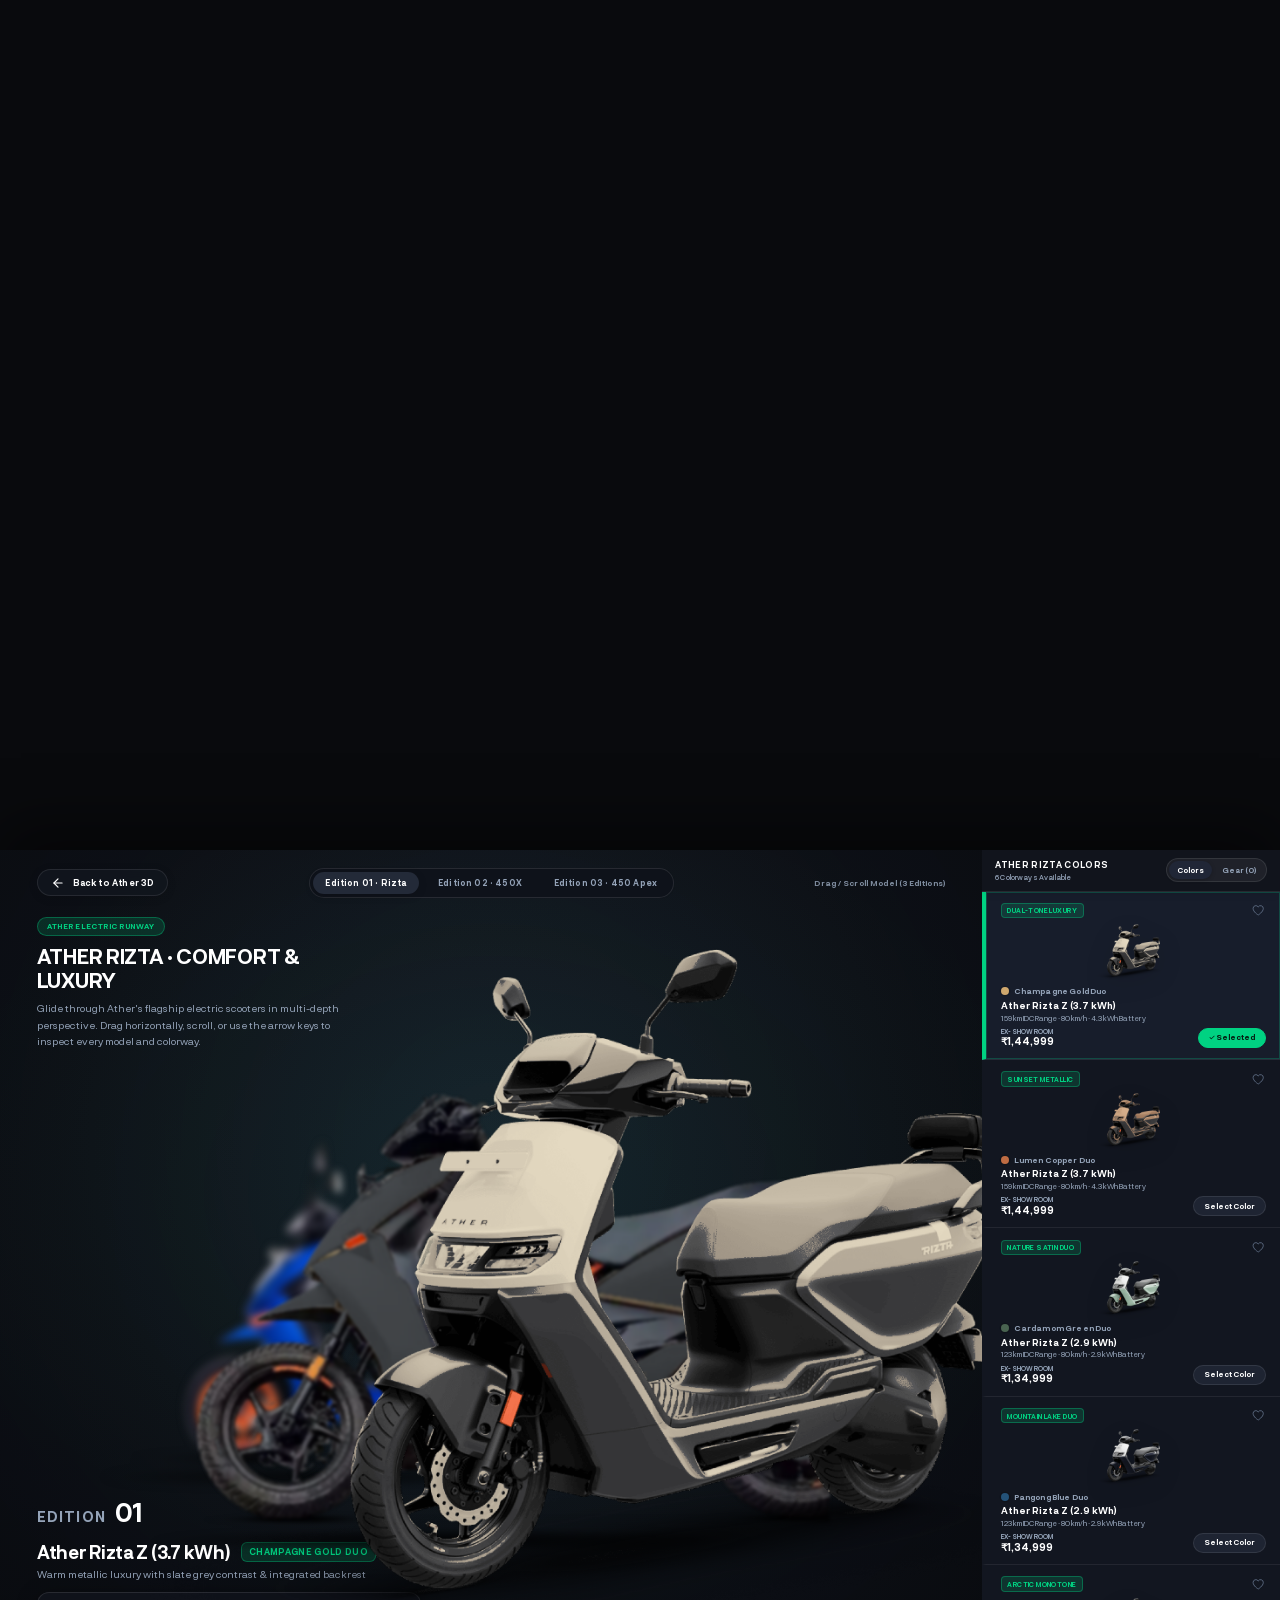
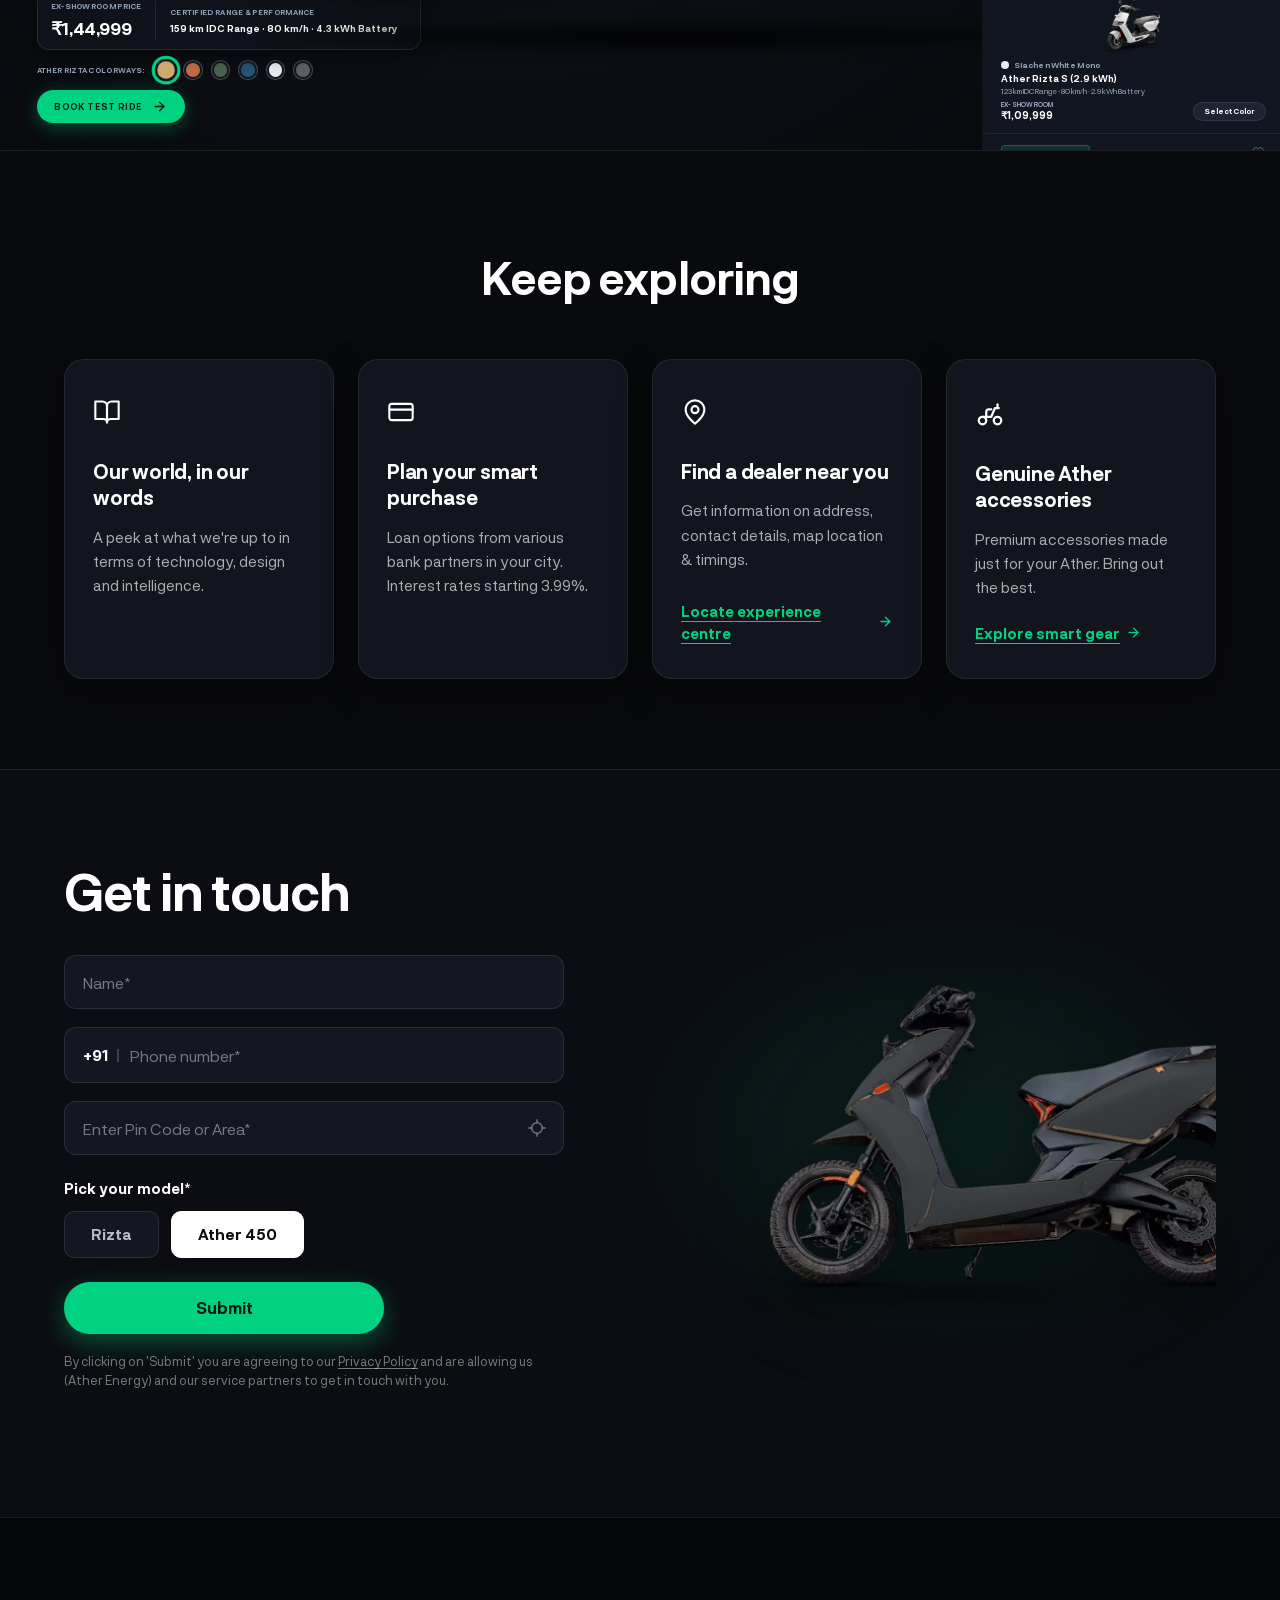
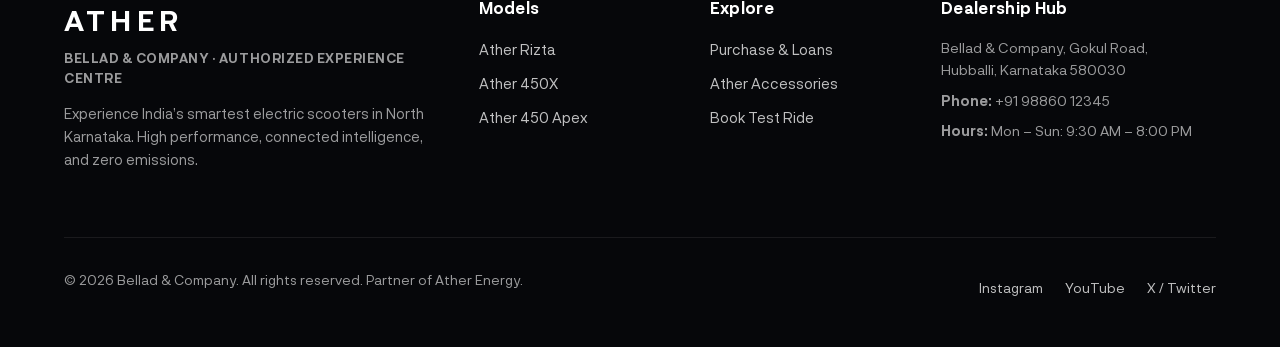
==== commit 32e3fae6: "Fix section stacking context and wheel lock glitch to ensure Keep Exploring and Contact sections app" ====
--- a/index.html
+++ b/index.html
@@ -56,6 +56,7 @@
           <a href="#specs" class="nav-item-link" data-scroll-to="0.48">Customize</a>
           <a href="#features" class="nav-item-link" data-scroll-to="0.95">Reviews</a>
           <a href="#section-runway" class="nav-item-link" id="navRunwayBtn" onclick="document.getElementById('section-runway')?.scrollIntoView({behavior:'smooth'}); return false;">Runway</a>
+          <a href="#section-explore" class="nav-item-link" id="navExploreBtn" onclick="document.getElementById('section-explore')?.scrollIntoView({behavior:'smooth'}); return false;">Explore</a>
           <a href="#section-contact" class="nav-item-link" id="navContactBtn" onclick="document.getElementById('section-contact')?.scrollIntoView({behavior:'smooth'}); return false;">Contact</a>
         </nav>
 
@@ -698,11 +699,11 @@
   <!-- 5. Bootstrap 5 JS -->
   <script src="js/bootstrap.bundle.min.js"></script>
   <!-- 6. Main Ather Experience Logic -->
-  <script src="js/main.js?v=11"></script>
+  <script src="js/main.js?v=12"></script>
   <!-- 7. Maison Vell Runway Depth Logic -->
-  <script src="js/maison-vell.js"></script>
+  <script src="js/maison-vell.js?v=2"></script>
   <!-- 8. Keep Exploring & Contact Logic -->
-  <script src="js/contact-explore.js"></script>
+  <script src="js/contact-explore.js?v=2"></script>
 
 </body>
 </html>
--- a/css/style.css
+++ b/css/style.css
@@ -2306,6 +2306,7 @@
    ========================================================================== */
 .explore-section {
   position: relative;
+  z-index: 100;
   width: 100%;
   padding: 100px 5% 90px;
   background-color: var(--explore-bg);
@@ -2403,6 +2404,7 @@
    ========================================================================== */
 .contact-section {
   position: relative;
+  z-index: 100;
   width: 100%;
   padding: 90px 5% 110px;
   background-color: var(--contact-bg);
@@ -2723,6 +2725,7 @@
    ========================================================================== */
 .site-footer {
   position: relative;
+  z-index: 100;
   width: 100%;
   background-color: var(--footer-bg);
   color: var(--footer-text);
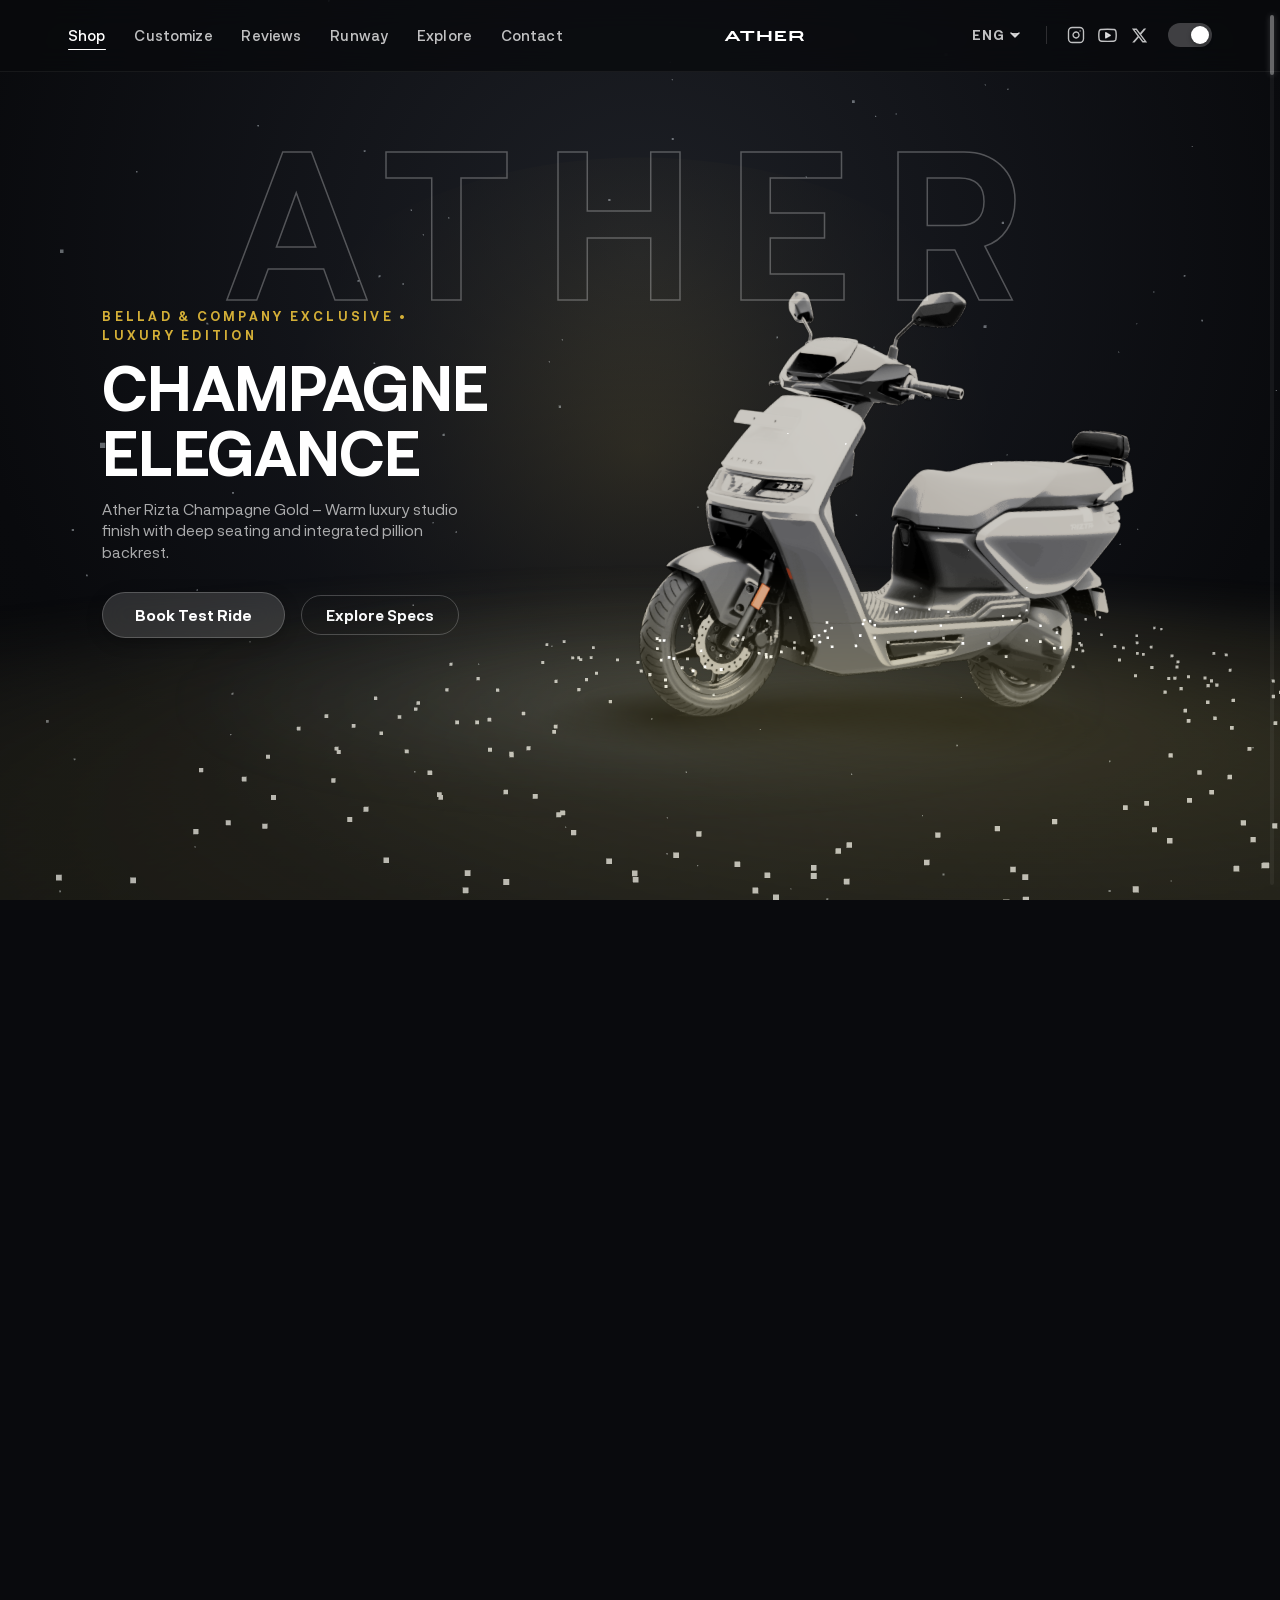
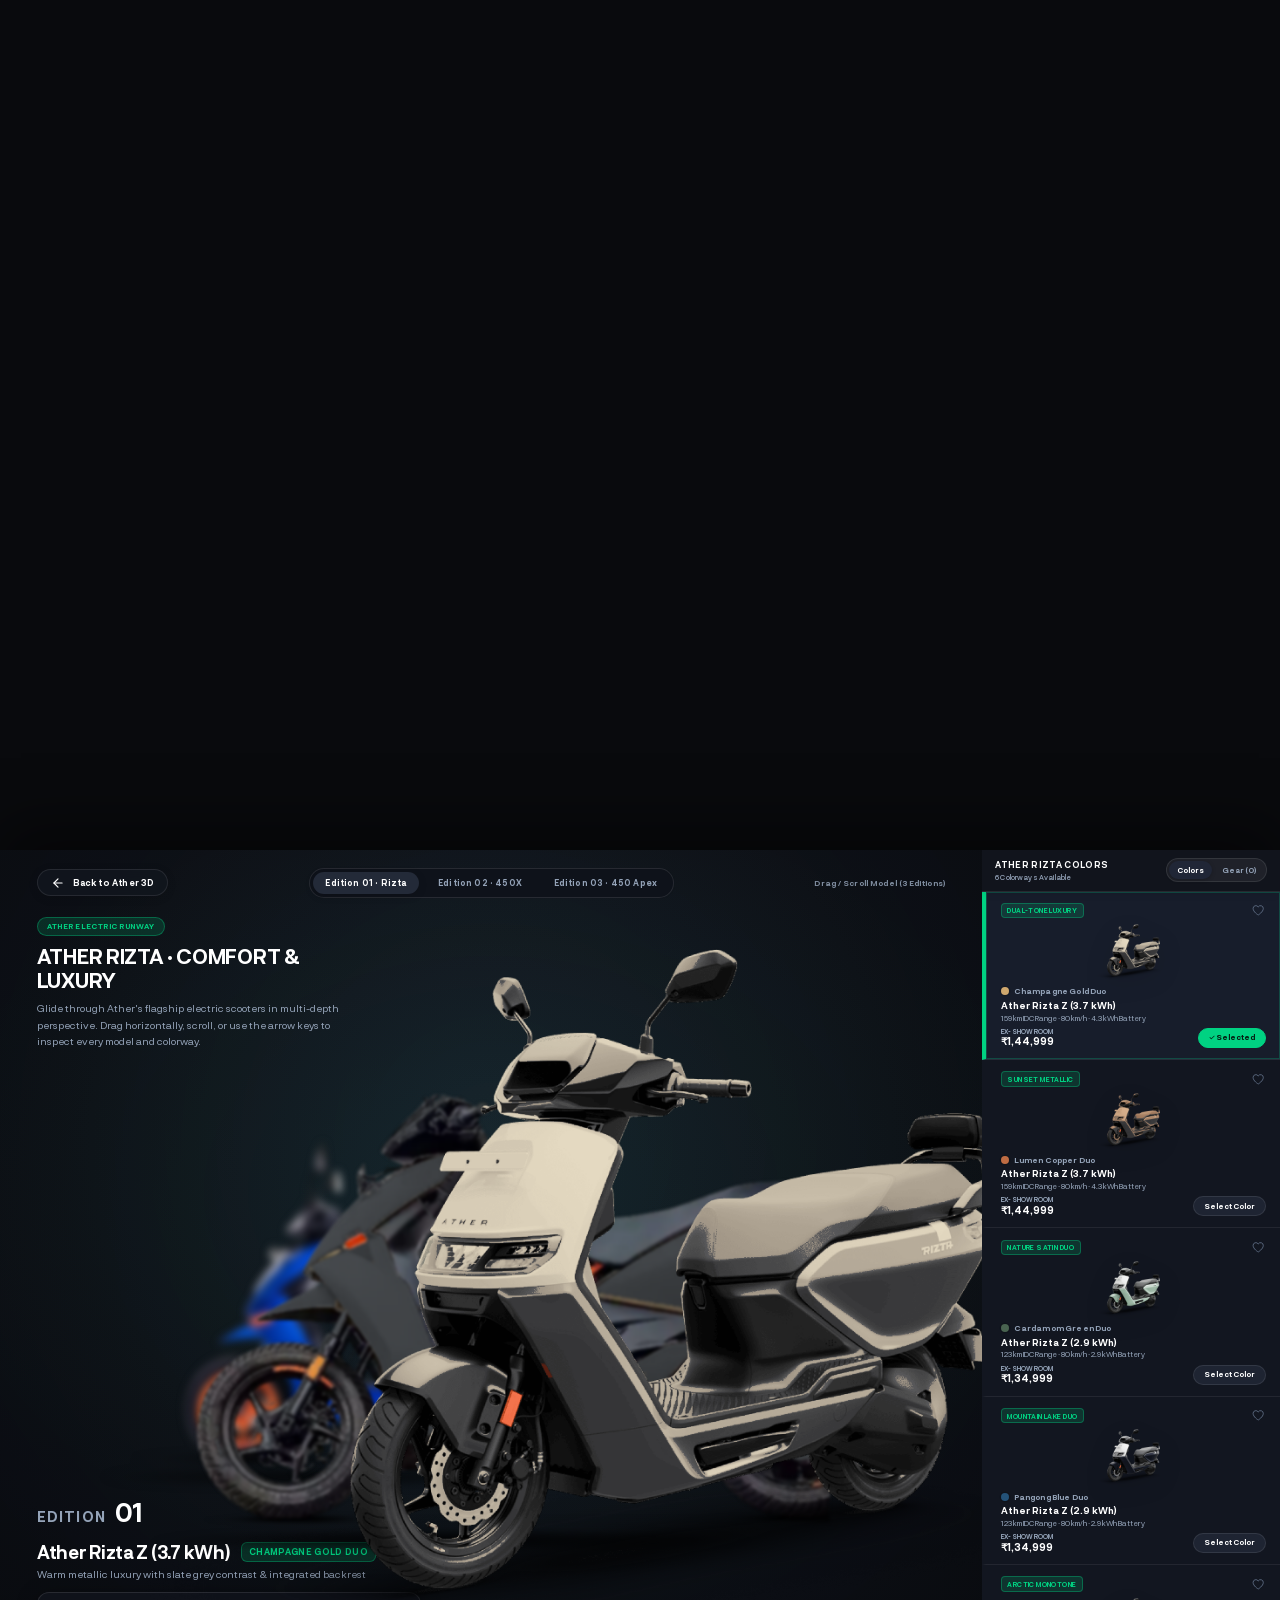
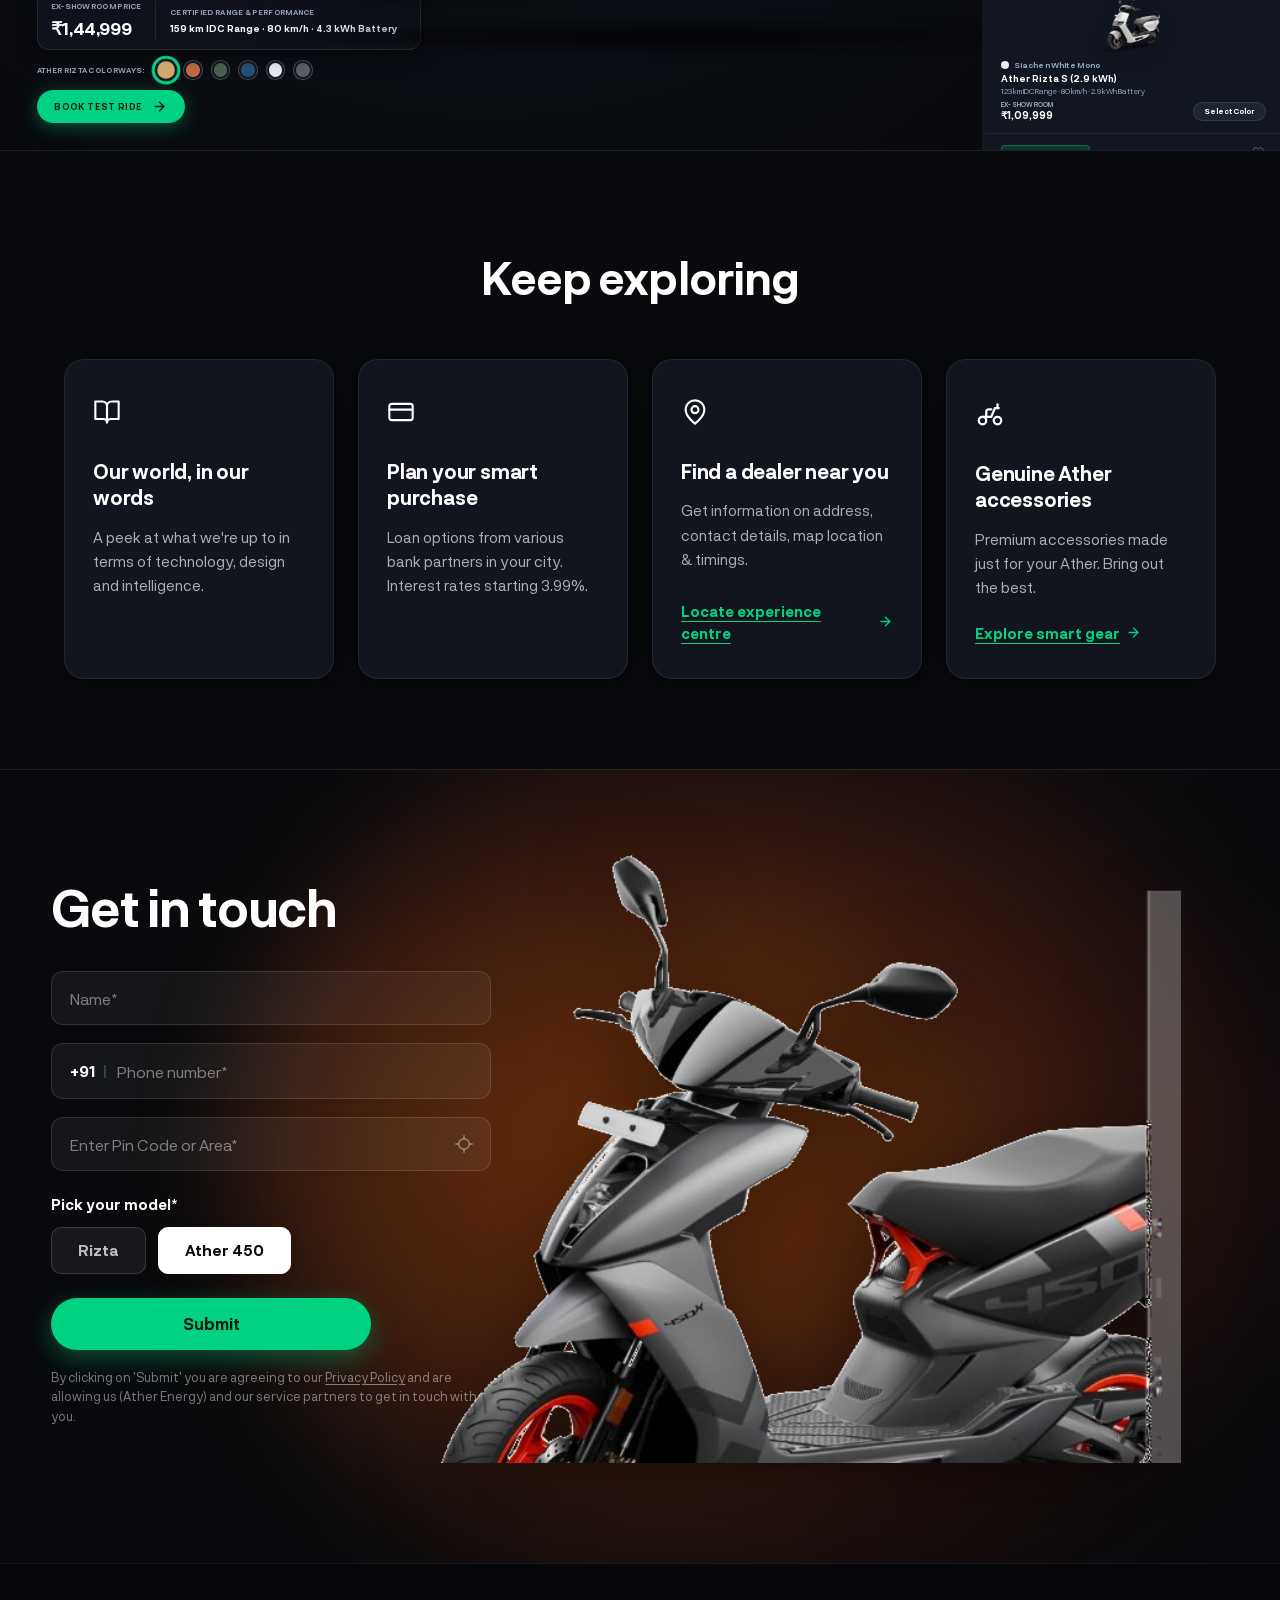
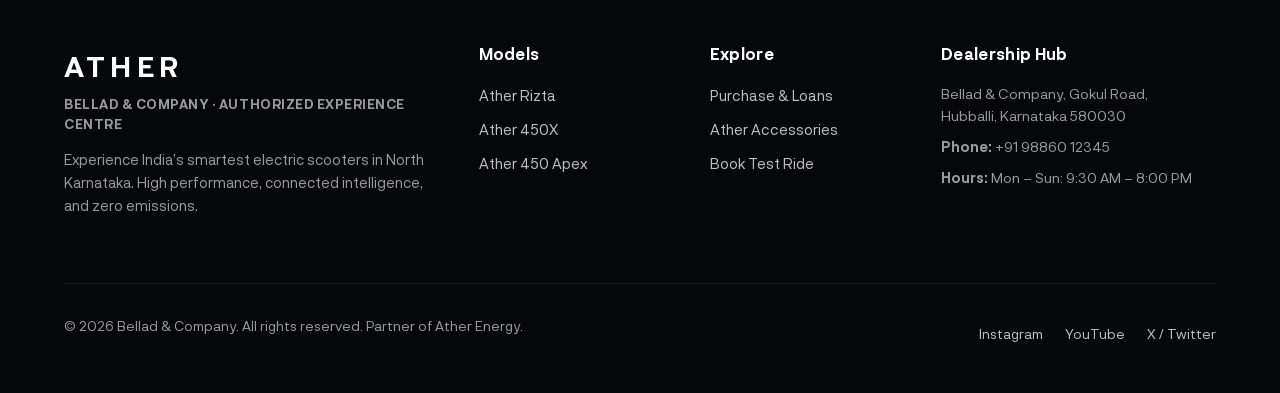
==== commit 1670cbd5: "Reduce middle gap in contact section and change middle shade to warm Ather orange" ====
--- a/index.html
+++ b/index.html
@@ -634,7 +634,7 @@
         <div class="contact-visual-col">
           <div class="contact-scooter-stage">
             <div class="contact-scooter-halo"></div>
-            <img src="images/ather_450x_spacegrey.png" id="contactScooterDisplayImg" alt="Ather 450X Electric Scooter" class="contact-scooter-img">
+            <img src="images/contact_ather_450x_exact.png" id="contactScooterDisplayImg" alt="Ather 450X Electric Scooter" class="contact-scooter-img">
             <div class="contact-scooter-shadow"></div>
           </div>
         </div>
--- a/css/style.css
+++ b/css/style.css
@@ -89,16 +89,16 @@
   --explore-icon-color: #ffffff;
   --explore-link-color: #00d282;
 
-  --contact-bg: #0b0d12;
+  --contact-bg: #090a0d;
   --contact-title-color: #ffffff;
-  --contact-input-bg: #141722;
-  --contact-input-border: rgba(255, 255, 255, 0.1);
-  --contact-input-focus: #00d282;
+  --contact-input-bg: rgba(255, 255, 255, 0.05);
+  --contact-input-border: rgba(255, 255, 255, 0.12);
+  --contact-input-focus: #ff6a00;
   --contact-input-text: #ffffff;
-  --contact-input-placeholder: rgba(255, 255, 255, 0.42);
-  --contact-pill-bg: #141722;
-  --contact-pill-border: rgba(255, 255, 255, 0.1);
-  --contact-pill-text: rgba(255, 255, 255, 0.7);
+  --contact-input-placeholder: rgba(255, 255, 255, 0.45);
+  --contact-pill-bg: rgba(255, 255, 255, 0.06);
+  --contact-pill-border: rgba(255, 255, 255, 0.15);
+  --contact-pill-text: rgba(255, 255, 255, 0.72);
   --contact-pill-active-bg: #ffffff;
   --contact-pill-active-text: #090a0d;
   --contact-pill-active-border: #ffffff;
@@ -107,7 +107,7 @@
   --contact-submit-hover: #00ea90;
   --contact-submit-shadow: 0 8px 24px rgba(0, 210, 130, 0.35);
   --contact-disclaimer-color: rgba(255, 255, 255, 0.45);
-  --contact-halo: radial-gradient(ellipse at center, rgba(0, 210, 130, 0.12) 0%, transparent 68%);
+  --contact-halo: radial-gradient(ellipse at 35% 50%, rgba(255, 106, 0, 0.28) 0%, rgba(255, 87, 34, 0.12) 42%, transparent 72%);
 
   --footer-bg: #06070a;
   --footer-border: rgba(255, 255, 255, 0.08);
@@ -161,7 +161,7 @@
   --contact-title-color: #0f172a;
   --contact-input-bg: #f4f6fa;
   --contact-input-border: #e2e8f0;
-  --contact-input-focus: #0f172a;
+  --contact-input-focus: #ff6a00;
   --contact-input-text: #0f172a;
   --contact-input-placeholder: #94a3b8;
   --contact-pill-bg: #f4f6fa;
@@ -172,10 +172,10 @@
   --contact-pill-active-border: #0f172a;
   --contact-submit-bg: #0f172a;
   --contact-submit-text: #ffffff;
-  --contact-submit-hover: #00d282;
+  --contact-submit-hover: #ff6a00;
   --contact-submit-shadow: 0 8px 24px rgba(15, 23, 42, 0.2);
   --contact-disclaimer-color: #94a3b8;
-  --contact-halo: radial-gradient(ellipse at center, rgba(0, 210, 130, 0.08) 0%, transparent 68%);
+  --contact-halo: radial-gradient(ellipse at center, rgba(255, 106, 0, 0.08) 0%, transparent 68%);
 
   --footer-bg: #edf0f5;
   --footer-border: rgba(0, 0, 0, 0.08);
@@ -2406,8 +2406,11 @@
   position: relative;
   z-index: 100;
   width: 100%;
-  padding: 90px 5% 110px;
+  padding: 85px 4% 100px;
   background-color: var(--contact-bg);
+  background-image: 
+    radial-gradient(circle at 60% 48%, rgba(255, 106, 0, 0.18) 0%, rgba(255, 87, 34, 0.07) 38%, transparent 68%),
+    radial-gradient(circle at 44% 56%, rgba(255, 130, 0, 0.07) 0%, transparent 52%);
   color: var(--contact-title-color);
   transition: background-color 0.4s ease, color 0.4s ease;
   font-family: var(--font-family);
@@ -2415,17 +2418,30 @@
   overflow: hidden;
 }
 
+body.theme-light .contact-section {
+  background-image: radial-gradient(circle at 62% 50%, rgba(255, 106, 0, 0.05) 0%, transparent 60%);
+}
+
 .contact-container {
-  max-width: 1360px;
+  max-width: 1220px;
   margin: 0 auto;
   width: 100%;
+  position: relative;
 }
 
 .contact-grid {
   display: grid;
-  grid-template-columns: 1.05fr 1fr;
-  gap: 60px;
-  align-items: center;
+  grid-template-columns: 440px 1fr;
+  gap: 0;
+  align-items: center;
+  position: relative;
+}
+
+.contact-form-col {
+  position: relative;
+  z-index: 5;
+  width: 100%;
+  max-width: 440px;
 }
 
 .contact-section-title {
@@ -2438,7 +2454,8 @@
 }
 
 .contact-lead-form {
-  max-width: 500px;
+  width: 100%;
+  max-width: 440px;
 }
 
 .contact-field-wrap {
@@ -2466,7 +2483,7 @@
 .contact-input:focus {
   outline: none;
   border-color: var(--contact-input-focus);
-  box-shadow: 0 0 0 3px rgba(0, 210, 130, 0.18);
+  box-shadow: 0 0 0 3px rgba(255, 106, 0, 0.22);
 }
 
 .contact-field-wrap.phone-wrap {
@@ -2480,7 +2497,7 @@
 
 .contact-field-wrap.phone-wrap:focus-within {
   border-color: var(--contact-input-focus);
-  box-shadow: 0 0 0 3px rgba(0, 210, 130, 0.18);
+  box-shadow: 0 0 0 3px rgba(255, 106, 0, 0.22);
 }
 
 .phone-prefix-block {
@@ -2676,46 +2693,50 @@
 .contact-visual-col {
   display: flex;
   align-items: center;
-  justify-content: center;
+  justify-content: flex-start;
   position: relative;
+  z-index: 4;
+  margin-left: -50px; /* Snugs front wheel immediately next to the form inputs */
 }
 
 .contact-scooter-stage {
   position: relative;
   width: 100%;
-  max-width: 620px;
-  text-align: center;
+  max-width: 780px;
+  text-align: left;
 }
 
 .contact-scooter-halo {
   position: absolute;
-  inset: -15%;
+  inset: -25% -15% -20% -25%;
   background: var(--contact-halo);
   border-radius: 50%;
-  filter: blur(50px);
+  filter: blur(60px);
   pointer-events: none;
+  z-index: 0;
 }
 
 .contact-scooter-img {
   width: 100%;
-  max-width: 560px;
+  max-width: 740px;
   height: auto;
   object-fit: contain;
+  display: block;
   position: relative;
   z-index: 2;
   transition: opacity 0.25s ease, transform 0.25s cubic-bezier(0.2, 0.8, 0.2, 1);
-  filter: drop-shadow(0 20px 35px rgba(0, 0, 0, 0.3));
+  filter: drop-shadow(0 20px 45px rgba(0, 0, 0, 0.45));
 }
 
 .contact-scooter-shadow {
   position: absolute;
-  bottom: 2%;
-  left: 12%;
-  right: 12%;
-  height: 20px;
+  bottom: 0;
+  left: 6%;
+  right: 6%;
+  height: 24px;
   border-radius: 50%;
-  background: radial-gradient(closest-side, rgba(0, 0, 0, 0.65), transparent);
-  filter: blur(8px);
+  background: radial-gradient(closest-side, rgba(0, 0, 0, 0.75), transparent);
+  filter: blur(10px);
   z-index: 1;
 }
 
@@ -2846,6 +2867,15 @@
   .explore-grid {
     grid-template-columns: repeat(2, 1fr);
   }
+  .contact-grid {
+    grid-template-columns: 400px 1fr;
+  }
+  .contact-visual-col {
+    margin-left: -20px;
+  }
+  .contact-scooter-img {
+    max-width: 620px;
+  }
   .footer-top-row {
     grid-template-columns: 1fr 1fr;
     gap: 36px;
@@ -2865,13 +2895,19 @@
   }
   .contact-grid {
     grid-template-columns: 1fr;
-    gap: 40px;
+    gap: 36px;
   }
   .contact-visual-col {
     order: -1;
+    margin-left: 0;
+    justify-content: center;
+  }
+  .contact-scooter-stage {
+    max-width: 520px;
+    text-align: center;
   }
   .contact-scooter-img {
-    max-width: 380px;
+    max-width: 460px;
   }
   .contact-submit-btn {
     max-width: 100%;
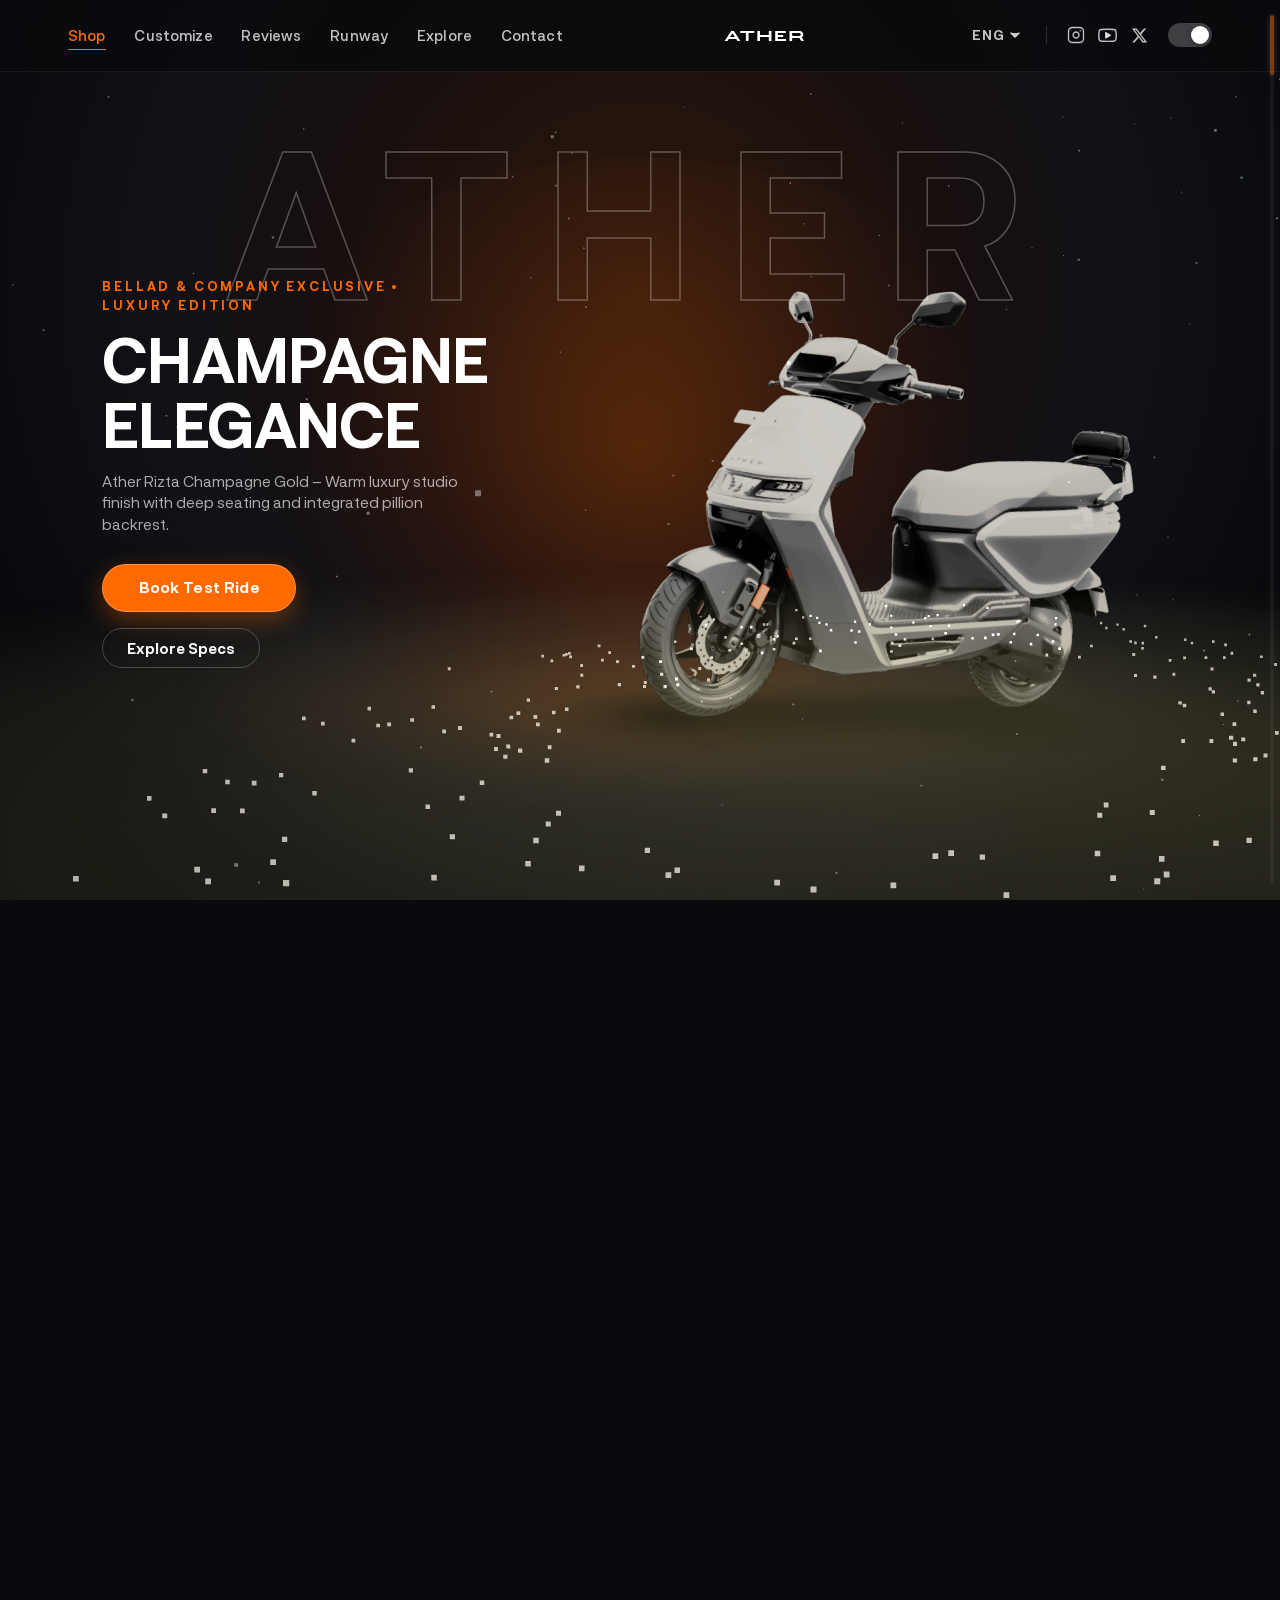
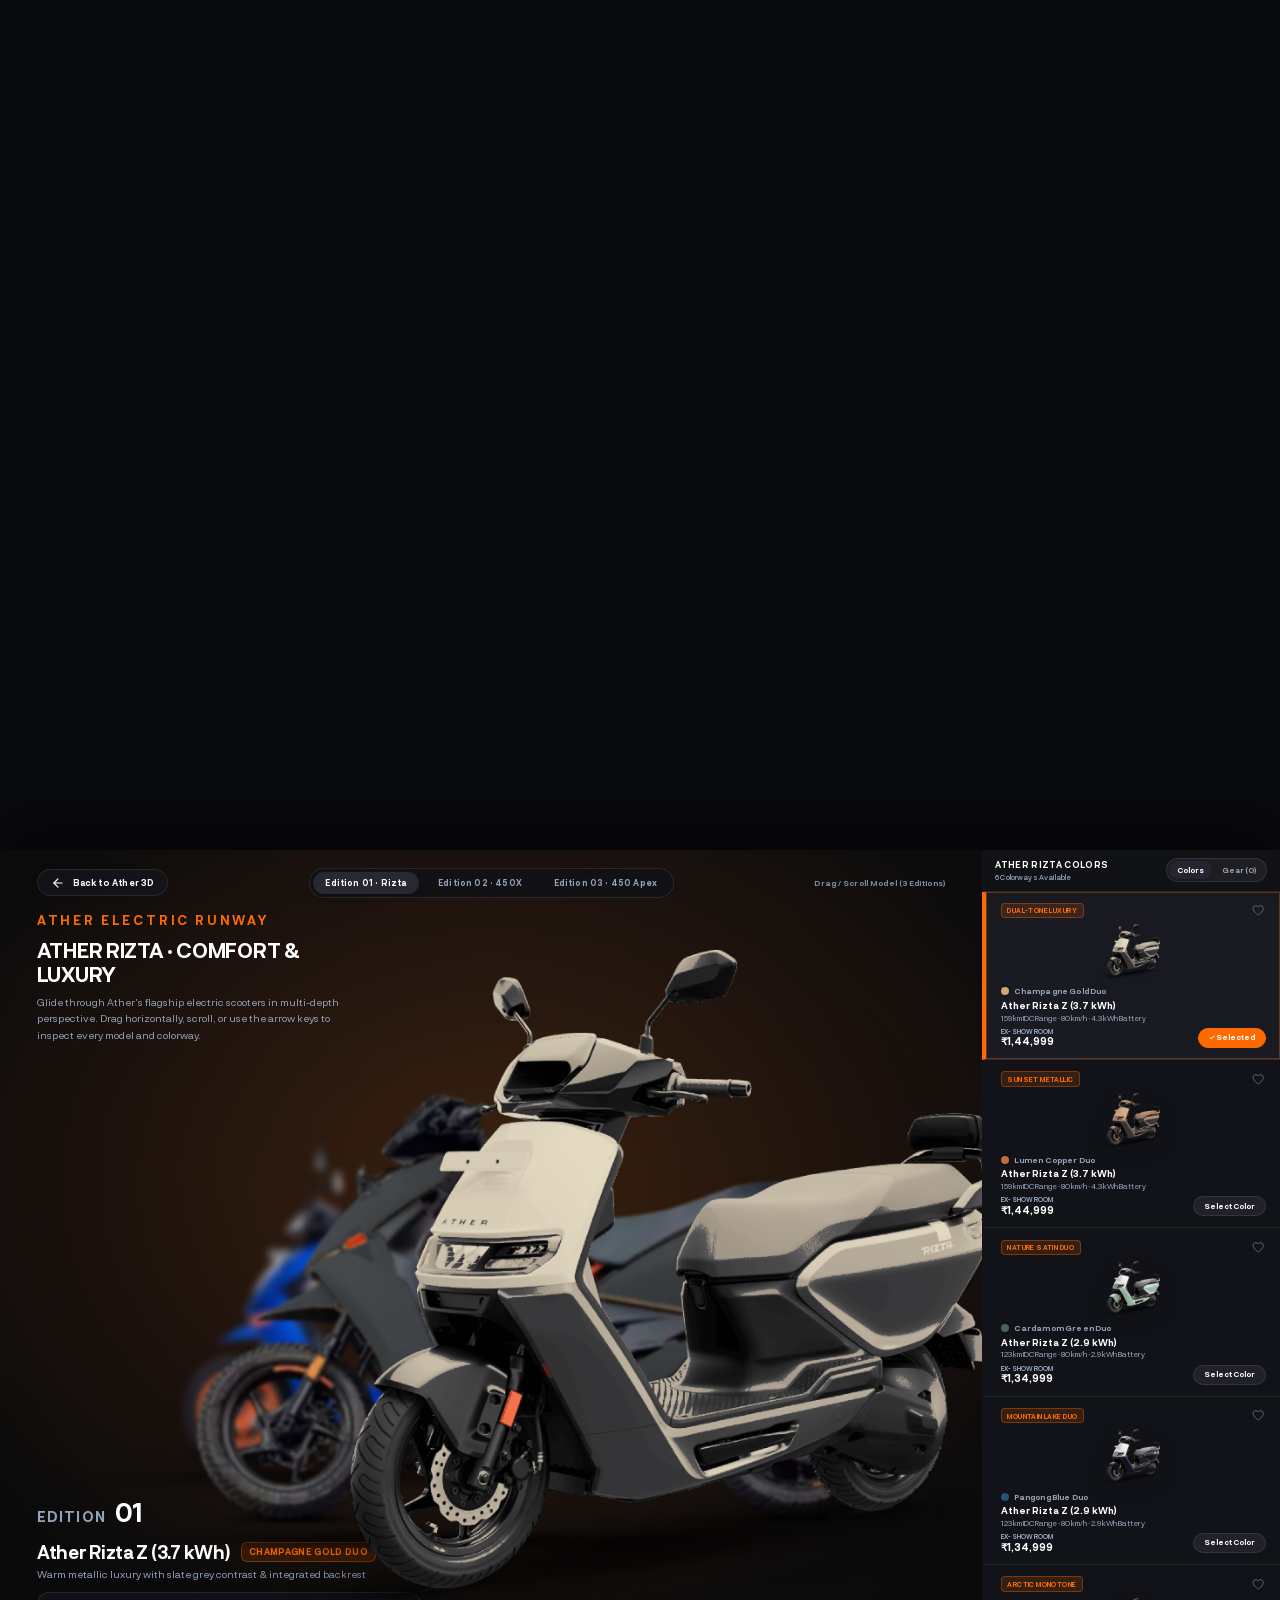
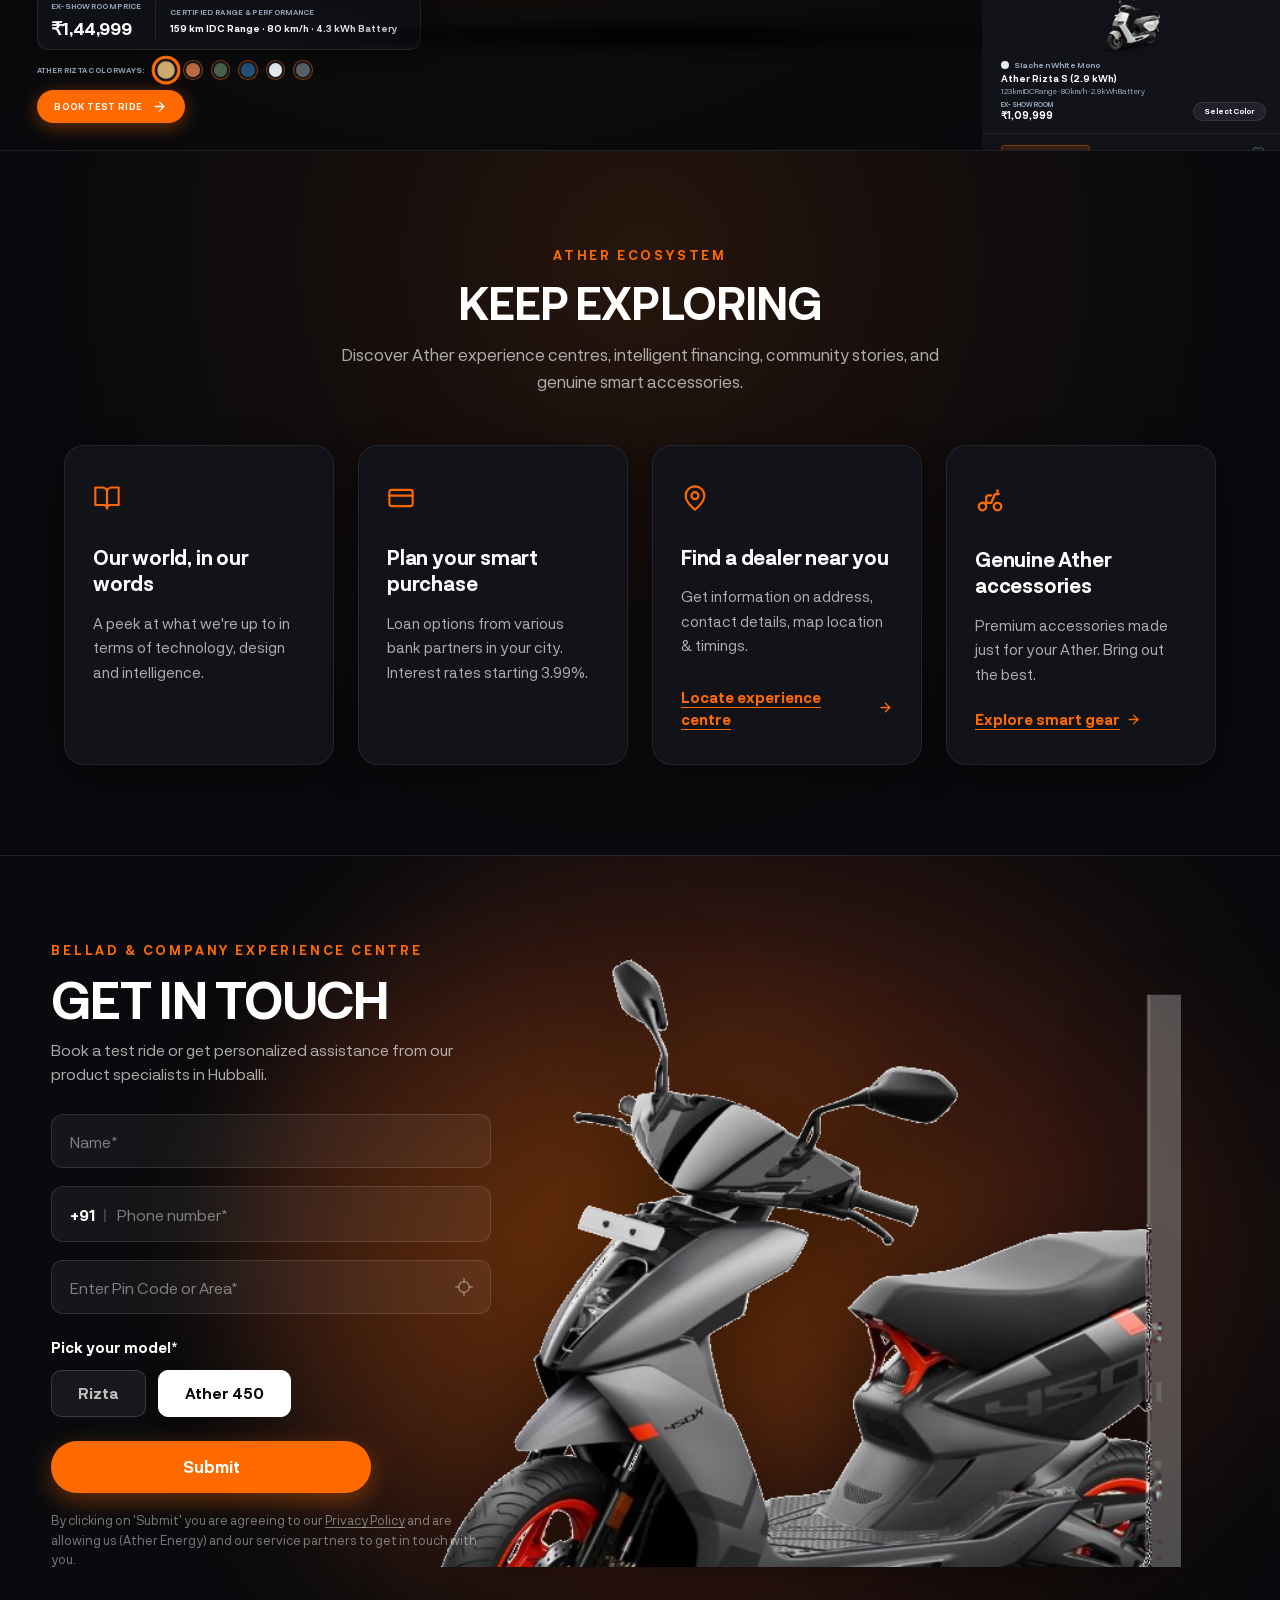
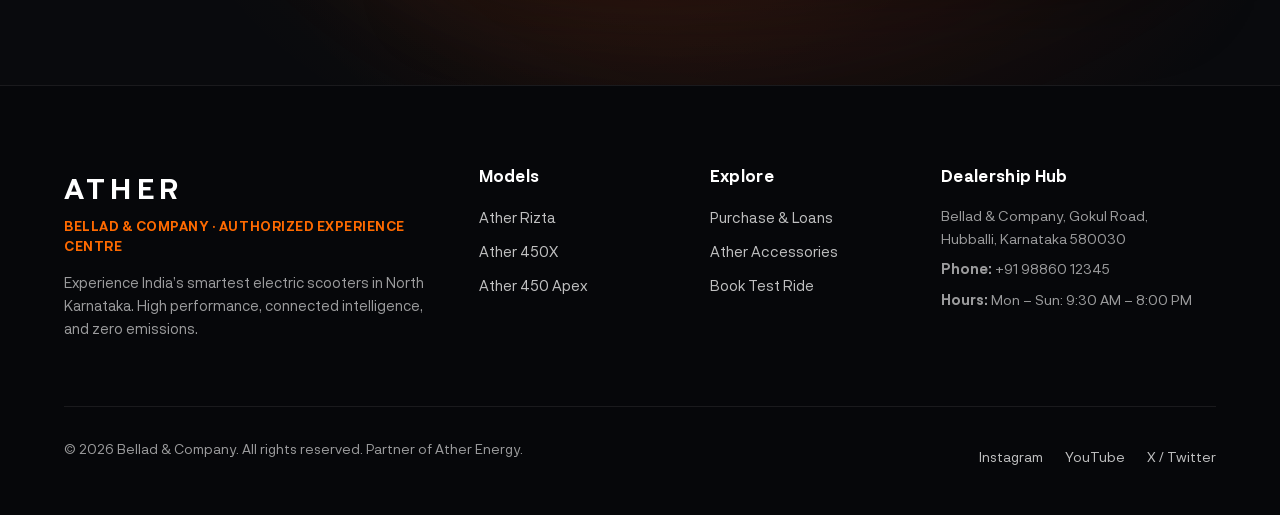
==== commit f1af5239: "Unify banner color combination and structural hierarchy across entire website" ====
--- a/index.html
+++ b/index.html
@@ -146,7 +146,7 @@
         <div class="row align-items-center h-100">
           <div class="col-12 col-md-6 col-lg-5 col-xl-4 hero-text-col">
             <div class="hero-copy-block">
-              <span class="eyebrow-tag" style="color: #d4af37; font-weight: 700;">BELLAD & COMPANY EXCLUSIVE • LUXURY EDITION</span>
+              <span class="eyebrow-tag">BELLAD & COMPANY EXCLUSIVE • LUXURY EDITION</span>
               <h1 class="hero-title" id="heroTitle">
                 CHAMPAGNE<br>
                 ELEGANCE
@@ -180,7 +180,7 @@
           <!-- Right Column (6): Full content with specs -->
           <div class="col-12 col-lg-6 specs-content-col">
             <div class="specs-copy-block">
-              <span class="eyebrow-tag" id="specsEyebrow" style="color: #d4af37;">LUXURY EDITION</span>
+              <span class="eyebrow-tag" id="specsEyebrow">LUXURY EDITION</span>
               <h2 class="specs-heading" id="specsHeading">
                 ATHER<br>
                 RIZTA GOLD
@@ -424,7 +424,7 @@
           </div>
 
           <div class="intro">
-            <div class="runway-pill-badge">ATHER ELECTRIC RUNWAY</div>
+            <span class="eyebrow-tag" style="margin-bottom: 8px;">ATHER ELECTRIC RUNWAY</span>
             <h2 class="runway-heading" id="runwayHeading">SIGNATURE EDITIONS</h2>
             <p id="runwayDesc">Glide through Ather's flagship electric scooters in multi-depth perspective. Drag horizontally, scroll, or use the arrow keys to inspect every model and colorway.</p>
           </div>
@@ -498,7 +498,11 @@
        ============================================== -->
   <section id="section-explore" class="explore-section" aria-label="Keep Exploring Ather Ecosystem">
     <div class="explore-container">
-      <h2 class="explore-section-title">Keep exploring</h2>
+      <div class="explore-header-block text-center">
+        <span class="eyebrow-tag">ATHER ECOSYSTEM</span>
+        <h2 class="explore-section-title">KEEP EXPLORING</h2>
+        <p class="explore-section-subtitle">Discover Ather experience centres, intelligent financing, community stories, and genuine smart accessories.</p>
+      </div>
 
       <div class="explore-grid">
         <!-- Card 1: Our world, in our words -->
@@ -571,7 +575,9 @@
       <div class="contact-grid">
         <!-- Left Column: Form -->
         <div class="contact-form-col">
-          <h2 class="contact-section-title">Get in touch</h2>
+          <span class="eyebrow-tag" style="margin-bottom: 8px;">BELLAD & COMPANY EXPERIENCE CENTRE</span>
+          <h2 class="contact-section-title">GET IN TOUCH</h2>
+          <p class="contact-section-subtitle">Book a test ride or get personalized assistance from our product specialists in Hubballi.</p>
 
           <form id="contactLeadForm" class="contact-lead-form">
             <!-- Full Name -->
--- a/css/style.css
+++ b/css/style.css
@@ -50,6 +50,15 @@
   --font-tech: 'Neurial Grotesk', -apple-system, BlinkMacSystemFont, 'Segoe UI', Roboto, sans-serif;
   --font-body: 'Neurial Grotesk', -apple-system, BlinkMacSystemFont, 'Segoe UI', Roboto, sans-serif;
 
+  /* OFFICIAL ATHER BRAND COLOR COMBINATION (BANNER THEME) */
+  --ather-orange: #ff6a00;
+  --ather-orange-hover: #ff7a1a;
+  --ather-orange-dark: #e65c00;
+  --ather-orange-glow: rgba(255, 106, 0, 0.35);
+  --ather-orange-soft: rgba(255, 106, 0, 0.12);
+  --ather-orange-border: rgba(255, 106, 0, 0.28);
+  --ather-gold: #d4af37;
+
   /* DARK THEME (DEFAULT) */
   --bg-primary: #090a0d;
   --bg-secondary: #121318;
@@ -57,7 +66,7 @@
   --text-secondary: rgba(255, 255, 255, 0.65);
   --text-muted: rgba(255, 255, 255, 0.4);
   --roadster-stroke: rgba(255, 255, 255, 0.28);
-  --spotlight-bg: radial-gradient(circle at 50% 28%, rgba(135, 145, 165, 0.16) 0%, rgba(20, 22, 28, 0.65) 45%, rgba(9, 10, 13, 0.96) 75%, #08090b 100%);
+  --spotlight-bg: radial-gradient(circle at 50% 32%, rgba(255, 106, 0, 0.16) 0%, rgba(255, 87, 34, 0.06) 35%, rgba(20, 22, 28, 0.65) 55%, rgba(9, 10, 13, 0.96) 78%, #08090b 100%);
   --card-bg: rgba(22, 22, 27, 0.75);
   --card-border: rgba(255, 255, 255, 0.09);
   --card-shadow: 0 16px 36px rgba(0, 0, 0, 0.45);
@@ -68,26 +77,26 @@
   --pill-border: rgba(255, 255, 255, 0.14);
   --pill-shadow: 0 10px 28px rgba(0, 0, 0, 0.45);
   --grid-line: rgba(255, 255, 255, 0.04);
-  --header-bg: rgba(9, 10, 13, 0.75);
-  --header-border: rgba(255, 255, 255, 0.06);
+  --header-bg: rgba(9, 10, 13, 0.82);
+  --header-border: rgba(255, 255, 255, 0.07);
   --nav-link-color: rgba(255, 255, 255, 0.75);
-  --nav-link-hover: #ffffff;
-  --scrollbar-thumb: rgba(255, 255, 255, 0.35);
+  --nav-link-hover: #ff6a00;
+  --scrollbar-thumb: rgba(255, 106, 0, 0.45);
   --scrollbar-track: rgba(255, 255, 255, 0.05);
   --toggle-track: rgba(255, 255, 255, 0.22);
   --toggle-knob: #ffffff;
 
   /* SECTION 5 & 6 THEME VARIABLES (DARK DEFAULT) */
   --explore-bg: #090a0d;
-  --explore-card-bg: #12151e;
+  --explore-card-bg: #111318;
   --explore-card-border: rgba(255, 255, 255, 0.08);
-  --explore-card-hover-border: rgba(0, 210, 130, 0.35);
-  --explore-card-hover-bg: #161a25;
+  --explore-card-hover-border: rgba(255, 106, 0, 0.45);
+  --explore-card-hover-bg: #151820;
   --explore-card-shadow: 0 12px 36px rgba(0, 0, 0, 0.45);
   --explore-title-color: #ffffff;
   --explore-desc-color: rgba(255, 255, 255, 0.65);
-  --explore-icon-color: #ffffff;
-  --explore-link-color: #00d282;
+  --explore-icon-color: #ff6a00;
+  --explore-link-color: #ff6a00;
 
   --contact-bg: #090a0d;
   --contact-title-color: #ffffff;
@@ -102,10 +111,10 @@
   --contact-pill-active-bg: #ffffff;
   --contact-pill-active-text: #090a0d;
   --contact-pill-active-border: #ffffff;
-  --contact-submit-bg: #00d282;
-  --contact-submit-text: #051a10;
-  --contact-submit-hover: #00ea90;
-  --contact-submit-shadow: 0 8px 24px rgba(0, 210, 130, 0.35);
+  --contact-submit-bg: #ff6a00;
+  --contact-submit-text: #ffffff;
+  --contact-submit-hover: #ff7a1a;
+  --contact-submit-shadow: 0 8px 24px rgba(255, 106, 0, 0.38);
   --contact-disclaimer-color: rgba(255, 255, 255, 0.45);
   --contact-halo: radial-gradient(ellipse at 35% 50%, rgba(255, 106, 0, 0.28) 0%, rgba(255, 87, 34, 0.12) 42%, transparent 72%);
 
@@ -114,7 +123,7 @@
   --footer-title: #ffffff;
   --footer-text: rgba(255, 255, 255, 0.6);
   --footer-link: rgba(255, 255, 255, 0.75);
-  --footer-link-hover: #00d282;
+  --footer-link-hover: #ff6a00;
 }
 
 [data-theme="light"] {
@@ -139,8 +148,8 @@
   --header-bg: rgba(242, 244, 248, 0.8);
   --header-border: rgba(0, 0, 0, 0.06);
   --nav-link-color: rgba(15, 23, 42, 0.75);
-  --nav-link-hover: #0f172a;
-  --scrollbar-thumb: rgba(0, 0, 0, 0.35);
+  --nav-link-hover: #ff6a00;
+  --scrollbar-thumb: rgba(255, 106, 0, 0.45);
   --scrollbar-track: rgba(0, 0, 0, 0.05);
   --toggle-track: #0f172a;
   --toggle-knob: #ffffff;
@@ -149,13 +158,13 @@
   --explore-bg: #f8fafd;
   --explore-card-bg: #ffffff;
   --explore-card-border: rgba(0, 0, 0, 0.08);
-  --explore-card-hover-border: rgba(0, 0, 0, 0.22);
+  --explore-card-hover-border: rgba(255, 106, 0, 0.45);
   --explore-card-hover-bg: #ffffff;
   --explore-card-shadow: 0 10px 30px rgba(0, 0, 0, 0.06);
   --explore-title-color: #0f172a;
   --explore-desc-color: #64748b;
-  --explore-icon-color: #0f172a;
-  --explore-link-color: #008f57;
+  --explore-icon-color: #ff6a00;
+  --explore-link-color: #ff6a00;
 
   --contact-bg: #ffffff;
   --contact-title-color: #0f172a;
@@ -170,19 +179,19 @@
   --contact-pill-active-bg: #0f172a;
   --contact-pill-active-text: #ffffff;
   --contact-pill-active-border: #0f172a;
-  --contact-submit-bg: #0f172a;
+  --contact-submit-bg: #ff6a00;
   --contact-submit-text: #ffffff;
-  --contact-submit-hover: #ff6a00;
-  --contact-submit-shadow: 0 8px 24px rgba(15, 23, 42, 0.2);
+  --contact-submit-hover: #ff7a1a;
+  --contact-submit-shadow: 0 8px 24px rgba(255, 106, 0, 0.28);
   --contact-disclaimer-color: #94a3b8;
   --contact-halo: radial-gradient(ellipse at center, rgba(255, 106, 0, 0.08) 0%, transparent 68%);
 
-  --footer-bg: #edf0f5;
+  --footer-bg: #f8fafd;
   --footer-border: rgba(0, 0, 0, 0.08);
   --footer-title: #0f172a;
   --footer-text: #64748b;
   --footer-link: #475569;
-  --footer-link-hover: #008f57;
+  --footer-link-hover: #ff6a00;
 }
 
 /* ==========================================================================
@@ -266,7 +275,7 @@
   width: 65vw;
   height: 65vh;
   border-radius: 50%;
-  background: radial-gradient(circle at center, rgba(212, 175, 55, 0.18) 0%, rgba(212, 175, 55, 0.06) 40%, transparent 70%);
+  background: radial-gradient(circle at center, rgba(255, 106, 0, 0.22) 0%, rgba(255, 87, 34, 0.08) 40%, transparent 70%);
   pointer-events: none;
   z-index: 0;
   transition: left 0.4s ease, background 0.4s ease;
@@ -307,7 +316,7 @@
   width: 75vw;
   max-width: 900px;
   height: 180px;
-  background: radial-gradient(ellipse at center, rgba(200, 220, 255, 0.12) 0%, rgba(150, 180, 220, 0.05) 40%, transparent 75%);
+  background: radial-gradient(ellipse at center, rgba(255, 110, 0, 0.18) 0%, rgba(255, 80, 0, 0.06) 40%, transparent 75%);
   filter: blur(24px);
   pointer-events: none;
   z-index: 3;
@@ -573,15 +582,16 @@
   pointer-events: auto;
 }
 
-/* EYEBROW TAG TYPOGRAPHY */
+/* EYEBROW TAG TYPOGRAPHY (COHESIVE BANNER THEME) */
 .eyebrow-tag {
-  font-size: 0.78rem;
-  font-weight: 600;
-  letter-spacing: 0.26em;
-  color: var(--text-muted);
+  font-size: 0.8rem;
+  font-weight: 700;
+  letter-spacing: 0.22em;
+  color: var(--ather-orange);
   text-transform: uppercase;
   display: block;
-  margin-bottom: 0.6rem;
+  margin-bottom: 0.65rem;
+  font-family: var(--font-tech);
 }
 
 /* ==========================================================================
@@ -650,36 +660,42 @@
 }
 
 .btn-pill-shop {
-  background: rgba(255, 255, 255, 0.14);
-  backdrop-filter: blur(12px);
-  -webkit-backdrop-filter: blur(12px);
-  border: 1px solid rgba(255, 255, 255, 0.2);
+  background: var(--ather-orange);
+  border: 1px solid rgba(255, 255, 255, 0.25);
   border-radius: 9999px;
   color: #ffffff;
+  font-family: var(--font-family);
   font-size: 0.95rem;
-  font-weight: 600;
-  padding: 0.65rem 2rem;
+  font-weight: 700;
+  letter-spacing: 0.02em;
+  padding: 0.72rem 2.2rem;
   cursor: pointer;
-  transition: all 0.25s ease;
-  box-shadow: 0 4px 16px rgba(0, 0, 0, 0.25);
+  transition: all 0.25s cubic-bezier(0.2, 0.8, 0.2, 1);
+  box-shadow: 0 8px 24px var(--ather-orange-glow);
+  display: inline-flex;
+  align-items: center;
+  justify-content: center;
+  gap: 10px;
+}
+
+.btn-pill-shop:hover {
+  background: var(--ather-orange-hover);
+  color: #ffffff;
+  transform: translateY(-2px);
+  box-shadow: 0 12px 30px rgba(255, 106, 0, 0.5);
 }
 
 [data-theme="light"] .btn-pill-shop {
-  background: rgba(15, 23, 42, 0.1);
-  border-color: rgba(15, 23, 42, 0.2);
-  color: #0f172a;
-}
-
-.btn-pill-shop:hover {
-  background: rgba(255, 255, 255, 0.25);
-  border-color: rgba(255, 255, 255, 0.4);
-  transform: translateY(-2px);
-  box-shadow: 0 8px 24px rgba(255, 255, 255, 0.15);
+  background: var(--ather-orange);
+  border-color: rgba(255, 255, 255, 0.25);
+  color: #ffffff;
+  box-shadow: 0 8px 24px rgba(255, 106, 0, 0.3);
 }
 
 [data-theme="light"] .btn-pill-shop:hover {
-  background: rgba(15, 23, 42, 0.85);
+  background: var(--ather-orange-hover);
   color: #ffffff;
+  box-shadow: 0 12px 30px rgba(255, 106, 0, 0.45);
 }
 
 /* ==========================================================================
@@ -758,8 +774,12 @@
 
 .specs-badges-grid .spec-pill:hover {
   transform: translateY(-3px) scale(1.03);
-  border-color: rgba(255, 255, 255, 0.4);
-  box-shadow: 0 10px 24px rgba(212, 175, 55, 0.2);
+  border-color: rgba(255, 106, 0, 0.45);
+  box-shadow: 0 10px 24px rgba(255, 106, 0, 0.22);
+}
+
+.specs-badges-grid .spec-pill:hover .pill-icon {
+  color: var(--ather-orange);
 }
 
 .specs-cta-row {
@@ -975,13 +995,13 @@
 
 .feature-card:hover {
   transform: translateY(-5px);
-  border-color: rgba(255, 255, 255, 0.25);
-  box-shadow: 0 20px 45px rgba(0, 0, 0, 0.5);
+  border-color: rgba(255, 106, 0, 0.45);
+  box-shadow: 0 20px 45px rgba(255, 106, 0, 0.12), 0 10px 24px rgba(0, 0, 0, 0.4);
 }
 
 [data-theme="light"] .feature-card:hover {
-  border-color: rgba(0, 0, 0, 0.2);
-  box-shadow: 0 20px 45px rgba(0, 0, 0, 0.12);
+  border-color: rgba(255, 106, 0, 0.45);
+  box-shadow: 0 20px 45px rgba(255, 106, 0, 0.12), 0 10px 20px rgba(0, 0, 0, 0.08);
 }
 
 /* Feature Card Thumbnail Image */
@@ -1037,6 +1057,8 @@
 
 .feature-card:hover .card-icon-box {
   transform: scale(1.1);
+  color: var(--ather-orange);
+  border-color: rgba(255, 106, 0, 0.4);
 }
 
 .card-title {
@@ -1235,18 +1257,20 @@
 }
 
 .btn-submit-reserve {
-  border-radius: 10px;
-  font-weight: 600;
-  background: #ffffff;
-  color: #000000;
+  border-radius: 99px;
+  font-weight: 700;
+  background: var(--ather-orange);
+  color: #ffffff;
   border: none;
-  transition: all 0.2s ease;
+  box-shadow: 0 8px 24px var(--ather-orange-glow);
+  transition: all 0.25s ease;
 }
 
 .btn-submit-reserve:hover {
-  background: #e2e8f0;
+  background: var(--ather-orange-hover);
+  color: #ffffff;
   transform: translateY(-2px);
-  box-shadow: 0 6px 20px rgba(255, 255, 255, 0.2);
+  box-shadow: 0 12px 28px rgba(255, 106, 0, 0.5);
 }
 
 /* ==========================================================================
@@ -1268,51 +1292,51 @@
   box-shadow: 0 -24px 60px rgba(0, 0, 0, 0.45);
   transition: background-color 0.4s ease, color 0.4s ease;
   --u: min(calc(100vw / 1600), calc(100vh / 900));
-  --ather-green: #00d282;
-  --ather-dark-green: #008f57;
+  --ather-green: #ff6a00;
+  --ather-dark-green: #e65c00;
 
   /* DARK THEME (DEFAULT - Seamlessly matches dark Ather showcase) */
   --runway-bg: #090a0d;
   --runway-page-bg: #090a0d;
-  --runway-stage-bg: radial-gradient(ellipse 90% 70% at 50% 38%, rgba(0, 210, 130, 0.05) 0%, transparent 65%),
-                     radial-gradient(circle at 50% 32%, rgba(28, 35, 48, 0.75) 0%, rgba(13, 16, 22, 0.95) 55%, #080a0e 100%),
-                     linear-gradient(180deg, #090a0d 0%, #0d1117 50%, #080a0e 100%);
+  --runway-stage-bg: radial-gradient(ellipse 90% 70% at 50% 38%, rgba(255, 106, 0, 0.14) 0%, rgba(255, 87, 34, 0.05) 45%, transparent 70%),
+                     radial-gradient(circle at 50% 32%, rgba(28, 22, 18, 0.85) 0%, rgba(15, 13, 11, 0.95) 55%, #08090c 100%),
+                     linear-gradient(180deg, #090a0d 0%, #12100e 50%, #08090c 100%);
   --runway-contact-shadow: radial-gradient(closest-side, rgba(0, 0, 0, 0.88), rgba(0, 0, 0, 0.4) 60%, transparent 100%);
-  --runway-rail-bg: #0c0e14;
-  --runway-header-bg: #11141c;
-  --runway-card-bg: #121620;
-  --runway-card-alt-bg: #151a26;
-  --runway-card-hover: #192030;
-  --runway-card-active: #171d2b;
+  --runway-rail-bg: #0c0d10;
+  --runway-header-bg: #111216;
+  --runway-card-bg: #121318;
+  --runway-card-alt-bg: #15161d;
+  --runway-card-hover: #1c1d25;
+  --runway-card-active: #191a22;
   --runway-card-border: rgba(255, 255, 255, 0.07);
   --runway-card-shadow: 0 4px 20px rgba(0, 0, 0, 0.4);
-  --runway-glass-bg: rgba(16, 20, 28, 0.88);
+  --runway-glass-bg: rgba(18, 19, 24, 0.88);
   --runway-glass-border: rgba(255, 255, 255, 0.1);
-  --runway-topbar-btn-bg: rgba(18, 22, 30, 0.88);
-  --runway-topbar-tabs-bg: rgba(15, 18, 26, 0.85);
-  --runway-tab-active-bg: #232a38;
+  --runway-topbar-btn-bg: rgba(20, 21, 27, 0.88);
+  --runway-topbar-tabs-bg: rgba(17, 18, 23, 0.85);
+  --runway-tab-active-bg: #272832;
   --runway-tab-active-text: #ffffff;
   --runway-toggle-bg: rgba(255, 255, 255, 0.06);
-  --runway-toggle-btn-active: #202636;
-  --runway-btn-bg: #1e2432;
+  --runway-toggle-btn-active: #242530;
+  --runway-btn-bg: #20212a;
   --runway-btn-text: #ffffff;
-  --runway-btn-hover-bg: #ffffff;
-  --runway-btn-hover-text: #090a0d;
-  --runway-shop-btn-bg: #00d282;
-  --runway-shop-btn-text: #051a10;
-  --runway-shop-btn-shadow: 0 4px 18px rgba(0, 210, 130, 0.35);
-  --runway-ring-border: #00d282;
+  --runway-btn-hover-bg: #ff6a00;
+  --runway-btn-hover-text: #ffffff;
+  --runway-shop-btn-bg: #ff6a00;
+  --runway-shop-btn-text: #ffffff;
+  --runway-shop-btn-shadow: 0 4px 18px rgba(255, 106, 0, 0.4);
+  --runway-ring-border: #ff6a00;
   --runway-wait-bg: #090a0d;
   --runway-swatch-border: #141720;
-  --runway-swatch-ring: rgba(255, 255, 255, 0.25);
+  --runway-swatch-ring: rgba(255, 106, 0, 0.5);
   --ink: #ffffff;
   --mid: #94a3b8;
   --dim: #64748b;
   --line: rgba(255, 255, 255, 0.09);
-  --ice: #151a24;
-  --ather-badge-bg: rgba(0, 210, 130, 0.16);
-  --ather-badge-text: #00d282;
-  --ather-badge-border: rgba(0, 210, 130, 0.35);
+  --ice: #1a1714;
+  --ather-badge-bg: rgba(255, 106, 0, 0.14);
+  --ather-badge-text: #ff6a00;
+  --ather-badge-border: rgba(255, 106, 0, 0.35);
 }
 
 /* LIGHT THEME FOR RUNWAY LOOKBOOK */
@@ -1321,43 +1345,43 @@
   --runway-bg: #ffffff;
   --runway-page-bg: #ffffff;
   --runway-stage-bg: linear-gradient(transparent 60%, rgba(255, 255, 255, .72) 100%),
-                     linear-gradient(90deg, #f1f5fa 0%, #e7eff6 38%, #eef4f9 62%, #f6f9fc 100%);
-  --runway-contact-shadow: radial-gradient(closest-side, rgba(18, 25, 38, 0.4), rgba(18, 25, 38, 0.12) 65%, transparent 100%);
-  --runway-rail-bg: #f4f6fa;
+                     linear-gradient(90deg, #fdfbf9 0%, #f7f1eb 38%, #fbf8f5 62%, #faf7f4 100%);
+  --runway-contact-shadow: radial-gradient(closest-side, rgba(38, 25, 18, 0.3), rgba(38, 25, 18, 0.08) 65%, transparent 100%);
+  --runway-rail-bg: #f8f6f3;
   --runway-header-bg: #ffffff;
-  --runway-card-bg: #f7f9fc;
+  --runway-card-bg: #faf7f4;
   --runway-card-alt-bg: #ffffff;
   --runway-card-hover: #ffffff;
   --runway-card-active: #ffffff;
   --runway-card-border: rgba(0, 0, 0, 0.06);
   --runway-card-shadow: 0 4px 18px rgba(0, 0, 0, 0.05);
   --runway-glass-bg: rgba(255, 255, 255, 0.9);
-  --runway-glass-border: #e4e9f0;
+  --runway-glass-border: #e8e2db;
   --runway-topbar-btn-bg: rgba(255, 255, 255, 0.92);
-  --runway-topbar-tabs-bg: rgba(228, 234, 242, 0.85);
+  --runway-topbar-tabs-bg: rgba(240, 235, 228, 0.85);
   --runway-tab-active-bg: #ffffff;
   --runway-tab-active-text: #16191f;
-  --runway-toggle-bg: #eef2f7;
+  --runway-toggle-bg: #ede7df;
   --runway-toggle-btn-active: #ffffff;
-  --runway-btn-bg: #eef2f7;
+  --runway-btn-bg: #ede7df;
   --runway-btn-text: #16191f;
-  --runway-btn-hover-bg: #16191f;
+  --runway-btn-hover-bg: #ff6a00;
   --runway-btn-hover-text: #ffffff;
-  --runway-shop-btn-bg: #16191f;
+  --runway-shop-btn-bg: #ff6a00;
   --runway-shop-btn-text: #ffffff;
-  --runway-shop-btn-shadow: 0 4px 14px rgba(22, 25, 31, 0.2);
-  --runway-ring-border: #16191f;
-  --runway-wait-bg: #f1f5fa;
+  --runway-shop-btn-shadow: 0 4px 14px rgba(255, 106, 0, 0.35);
+  --runway-ring-border: #ff6a00;
+  --runway-wait-bg: #f7f3ee;
   --runway-swatch-border: #ffffff;
-  --runway-swatch-ring: #9aa4af;
+  --runway-swatch-ring: rgba(255, 106, 0, 0.5);
   --ink: #16191f;
   --mid: #68727d;
   --dim: #9aa4af;
-  --line: #e4e9f0;
-  --ice: #eef3f8;
-  --ather-badge-bg: rgba(0, 210, 130, 0.12);
-  --ather-badge-text: #008f57;
-  --ather-badge-border: rgba(0, 210, 130, 0.3);
+  --line: #e6dfd8;
+  --ice: #f7f3ee;
+  --ather-badge-bg: rgba(255, 106, 0, 0.12);
+  --ather-badge-text: #e65c00;
+  --ather-badge-border: rgba(255, 106, 0, 0.3);
 }
 
 .maison-vell-section *,
@@ -1778,10 +1802,10 @@
 }
 
 .maison-vell-section .shop-ather-btn:hover {
-  background: #00ea90;
-  color: #000000;
+  background: var(--ather-orange-hover);
+  color: #ffffff;
   transform: translateY(-2px);
-  box-shadow: 0 6px 20px rgba(0, 210, 130, 0.45);
+  box-shadow: 0 6px 20px rgba(255, 106, 0, 0.5);
 }
 
 .maison-vell-section .ring {
@@ -1946,8 +1970,8 @@
 
 .maison-vell-section .card.active-card {
   background: var(--runway-card-active) !important;
-  border-left-color: var(--ather-green) !important;
-  box-shadow: inset 0 0 0 1px rgba(0, 210, 144, 0.25), var(--runway-card-shadow);
+  border-left-color: var(--ather-orange) !important;
+  box-shadow: inset 0 0 0 1px rgba(255, 106, 0, 0.35), var(--runway-card-shadow);
 }
 
 .maison-vell-section .rail-card-top {
@@ -2148,10 +2172,10 @@
 
 .maison-vell-section .rail-select-btn.selected,
 .maison-vell-section .card.active-card .rail-select-btn {
-  background: var(--ather-green) !important;
-  color: #051a10 !important;
-  border-color: var(--ather-green) !important;
-  font-weight: 800 !important;
+  background: var(--ather-orange) !important;
+  color: #ffffff !important;
+  border-color: var(--ather-orange) !important;
+  font-weight: 700 !important;
 }
 
 .maison-vell-section .add {
@@ -2181,17 +2205,17 @@
 }
 
 .maison-vell-section .add:hover {
-  background: var(--ink);
+  background: var(--ather-orange);
   transform: rotate(90deg);
 }
 
 .maison-vell-section .add:hover:before,
 .maison-vell-section .add:hover:after {
-  background: var(--runway-bg);
+  background: #ffffff;
 }
 
 .maison-vell-section .add.added {
-  background: var(--ather-green);
+  background: var(--ather-orange);
 }
 
 .maison-vell-section .wait {
@@ -2308,18 +2332,29 @@
   position: relative;
   z-index: 100;
   width: 100%;
-  padding: 100px 5% 90px;
+  padding: 95px 5% 90px;
   background-color: var(--explore-bg);
+  background-image: 
+    radial-gradient(circle at 50% 15%, rgba(255, 106, 0, 0.12) 0%, rgba(255, 87, 34, 0.04) 40%, transparent 68%);
   color: var(--explore-title-color);
   transition: background-color 0.4s ease, color 0.4s ease;
   font-family: var(--font-family);
   border-top: 1px solid var(--card-border);
 }
 
+body.theme-light .explore-section {
+  background-image: radial-gradient(circle at 50% 15%, rgba(255, 106, 0, 0.04) 0%, transparent 60%);
+}
+
 .explore-container {
   max-width: 1360px;
   margin: 0 auto;
   width: 100%;
+}
+
+.explore-header-block {
+  text-align: center;
+  margin-bottom: 50px;
 }
 
 .explore-section-title {
@@ -2328,8 +2363,18 @@
   font-weight: 800;
   text-align: center;
   color: var(--explore-title-color);
-  margin-bottom: 54px;
+  margin-bottom: 12px;
   letter-spacing: -0.02em;
+  text-transform: uppercase;
+}
+
+.explore-section-subtitle {
+  font-family: var(--font-body);
+  font-size: 1.05rem;
+  color: var(--explore-desc-color);
+  max-width: 620px;
+  margin: 0 auto;
+  line-height: 1.6;
 }
 
 .explore-grid {
@@ -2353,6 +2398,7 @@
   transform: translateY(-6px);
   border-color: var(--explore-card-hover-border);
   background: var(--explore-card-hover-bg);
+  box-shadow: 0 16px 36px rgba(255, 106, 0, 0.12), var(--explore-card-shadow);
 }
 
 .explore-card-icon {
@@ -2360,6 +2406,12 @@
   color: var(--explore-icon-color);
   display: inline-flex;
   align-items: center;
+  transition: transform 0.25s ease, color 0.25s ease;
+}
+
+.explore-card:hover .explore-card-icon {
+  transform: scale(1.08);
+  color: var(--ather-orange-hover);
 }
 
 .explore-card-title {
@@ -2386,16 +2438,16 @@
   align-items: center;
   gap: 6px;
   font-size: 0.92rem;
-  font-weight: 600;
+  font-weight: 700;
   color: var(--explore-link-color);
   text-decoration: underline;
   text-underline-offset: 4px;
-  transition: gap 0.2s ease, opacity 0.2s ease;
+  transition: gap 0.2s ease, color 0.2s ease;
 }
 
 .explore-card-link:hover {
   gap: 10px;
-  color: var(--ather-green);
+  color: var(--ather-orange-hover);
 }
 
 /* ==========================================================================
@@ -2449,8 +2501,17 @@
   font-size: clamp(2.4rem, 4vw, 3.2rem);
   font-weight: 800;
   color: var(--contact-title-color);
-  margin-bottom: 34px;
+  margin-bottom: 8px;
   letter-spacing: -0.025em;
+  text-transform: uppercase;
+}
+
+.contact-section-subtitle {
+  font-family: var(--font-body);
+  font-size: 0.98rem;
+  color: var(--text-secondary);
+  margin-bottom: 28px;
+  line-height: 1.55;
 }
 
 .contact-lead-form {
@@ -2542,7 +2603,7 @@
 }
 
 .btn-gps-locate:hover {
-  color: var(--ather-green);
+  color: var(--ather-orange);
   transform: translateY(-50%) scale(1.1);
 }
 
@@ -2556,8 +2617,8 @@
 }
 
 .contact-input.detected {
-  border-color: var(--ather-green) !important;
-  background-color: rgba(0, 210, 130, 0.08) !important;
+  border-color: var(--ather-orange) !important;
+  background-color: rgba(255, 106, 0, 0.08) !important;
 }
 
 .contact-model-picker {
@@ -2622,7 +2683,7 @@
   background: var(--contact-submit-hover);
   color: var(--contact-submit-text);
   transform: translateY(-2px);
-  box-shadow: 0 10px 28px rgba(0, 210, 130, 0.45);
+  box-shadow: 0 10px 28px rgba(255, 106, 0, 0.5);
 }
 
 .contact-disclaimer {
@@ -2645,8 +2706,8 @@
   margin-top: 24px;
   padding: 16px 20px;
   border-radius: 12px;
-  background: rgba(0, 210, 130, 0.12);
-  border: 1px solid rgba(0, 210, 130, 0.35);
+  background: rgba(255, 106, 0, 0.12);
+  border: 1px solid rgba(255, 106, 0, 0.35);
   color: var(--text-primary);
   animation: fadeInDown 0.3s ease;
 }
@@ -2659,8 +2720,8 @@
   width: 24px;
   height: 24px;
   border-radius: 50%;
-  background: #00d282;
-  color: #051a10;
+  background: var(--ather-orange);
+  color: #ffffff;
   display: flex;
   align-items: center;
   justify-content: center;
@@ -2673,7 +2734,7 @@
 .success-text strong {
   display: block;
   font-size: 0.95rem;
-  color: #00d282;
+  color: var(--ather-orange);
   margin-bottom: 4px;
 }
 
@@ -2784,7 +2845,7 @@
   font-size: 0.82rem;
   font-weight: 700;
   letter-spacing: 0.04em;
-  color: var(--ather-green);
+  color: var(--ather-orange);
   text-transform: uppercase;
   margin-bottom: 14px;
 }
@@ -2859,7 +2920,7 @@
 }
 
 .footer-social-links a:hover {
-  color: var(--ather-green);
+  color: var(--ather-orange);
 }
 
 /* Responsive Overrides for Explore, Contact and Footer */
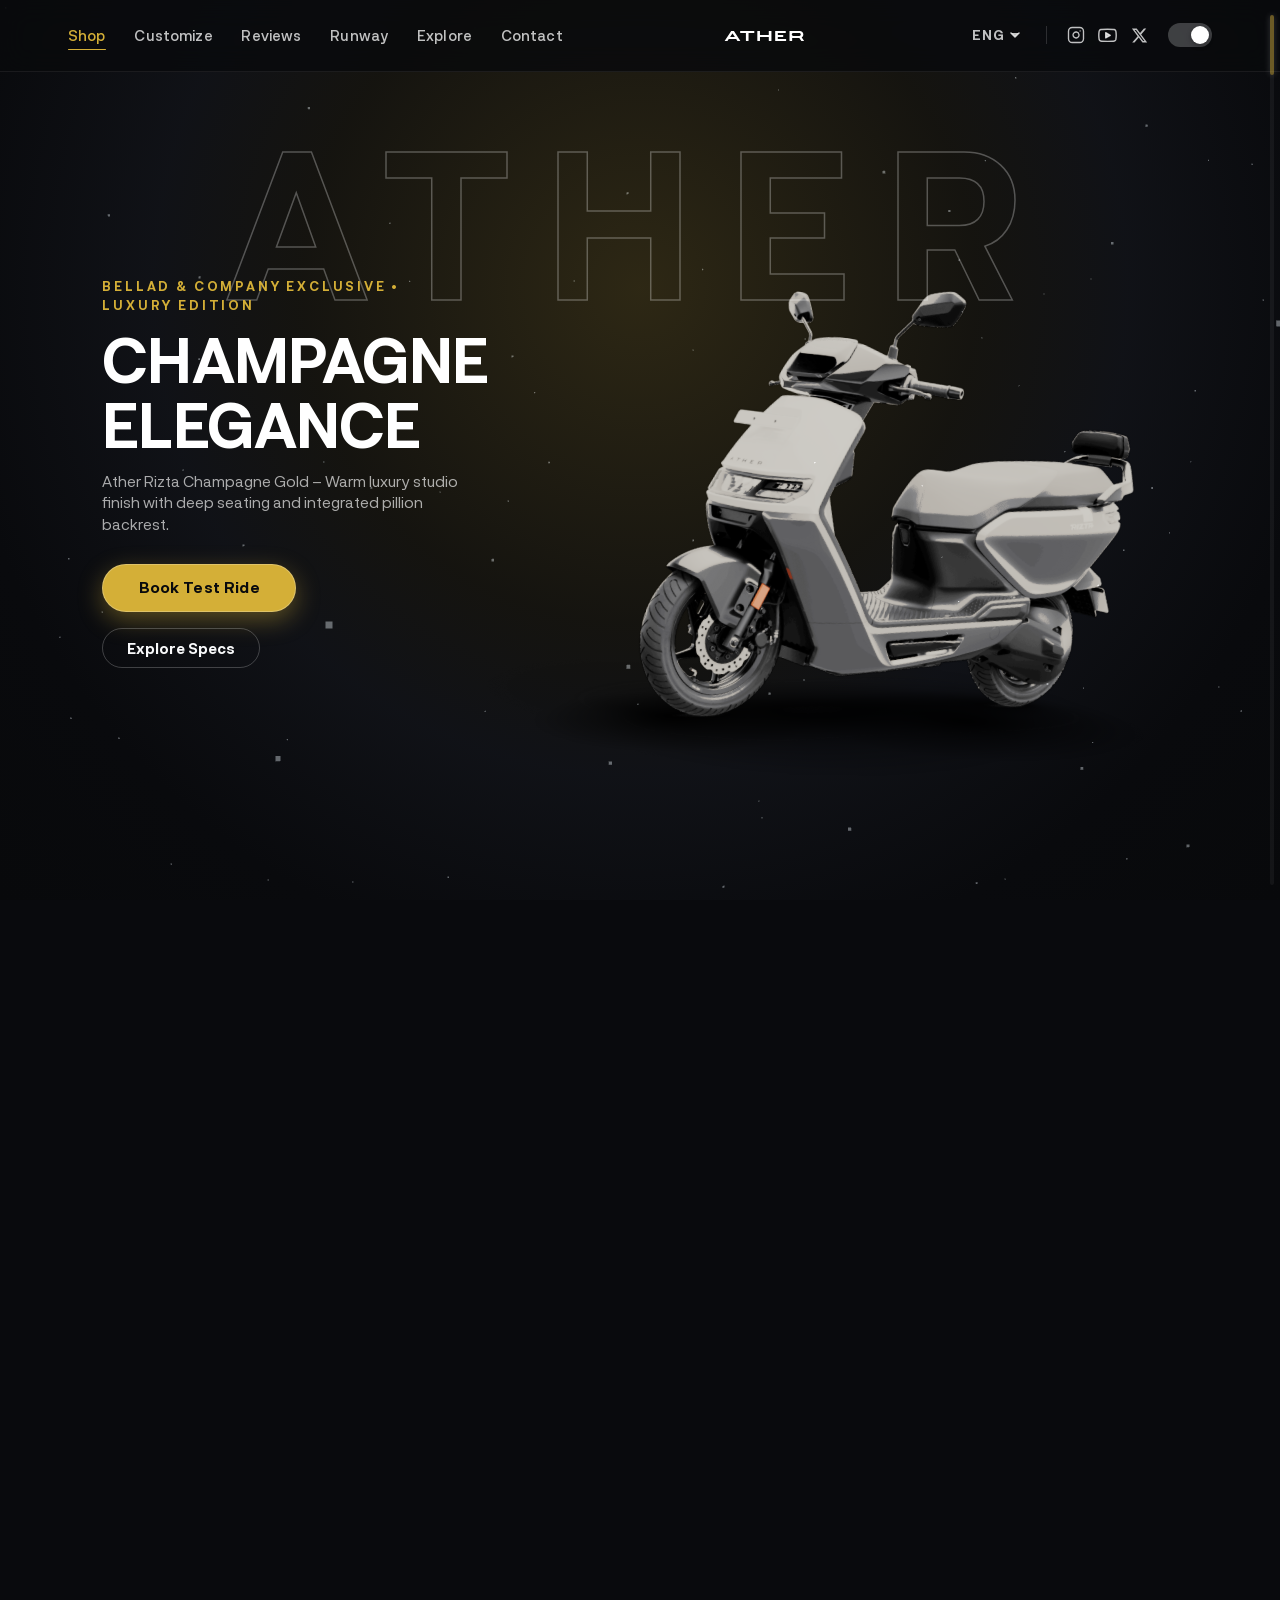
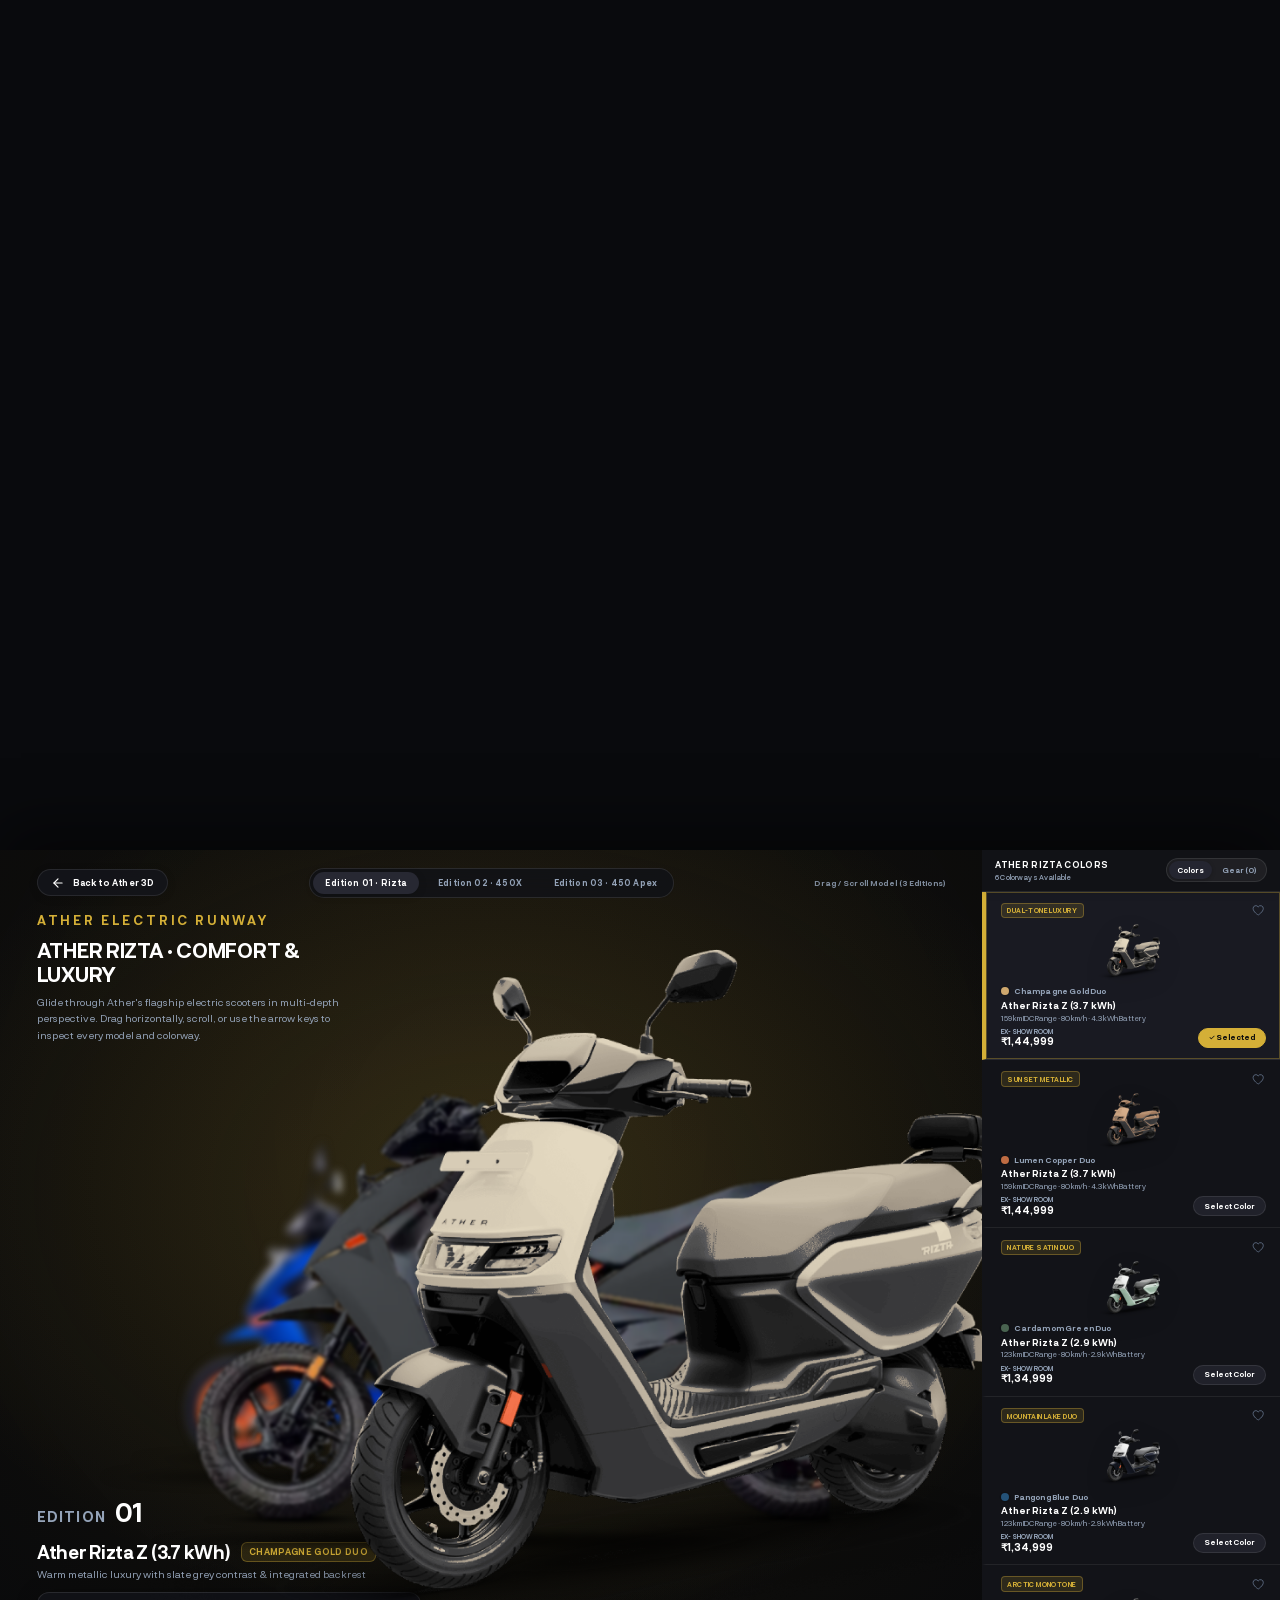
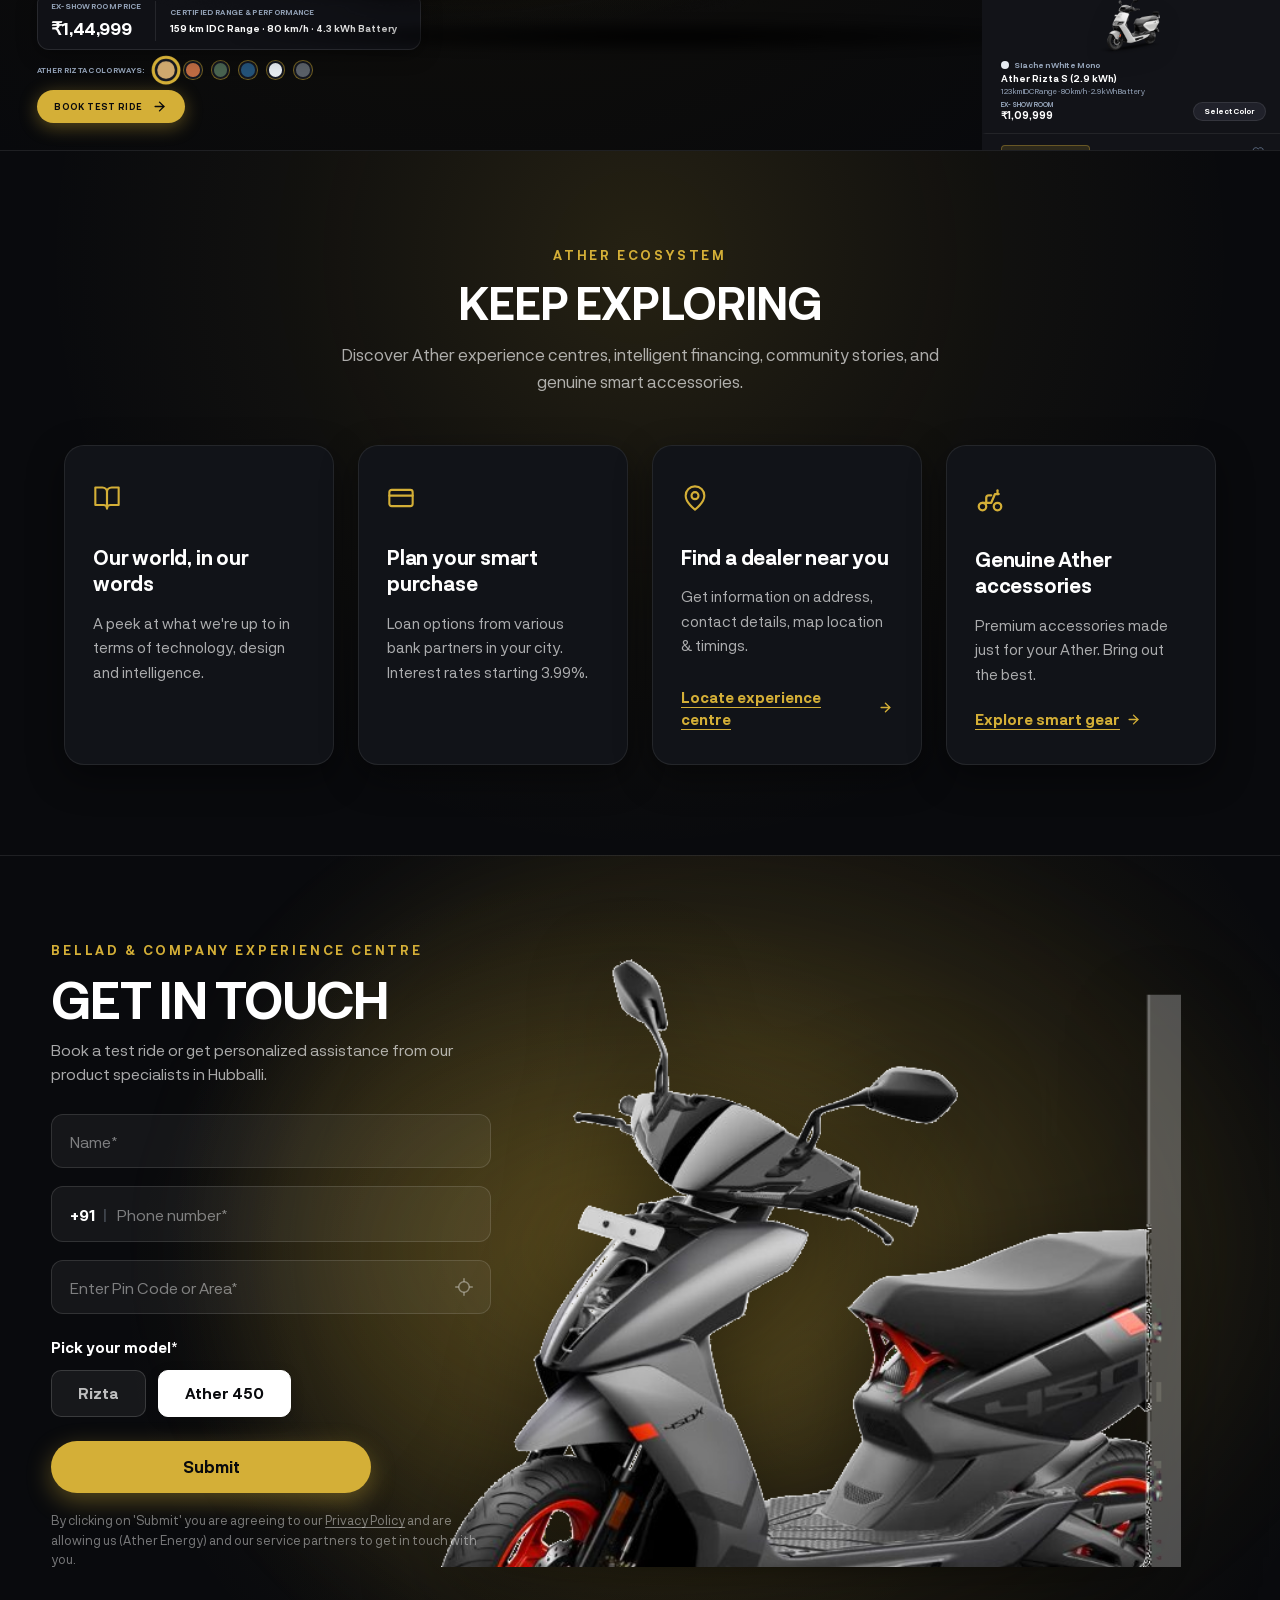
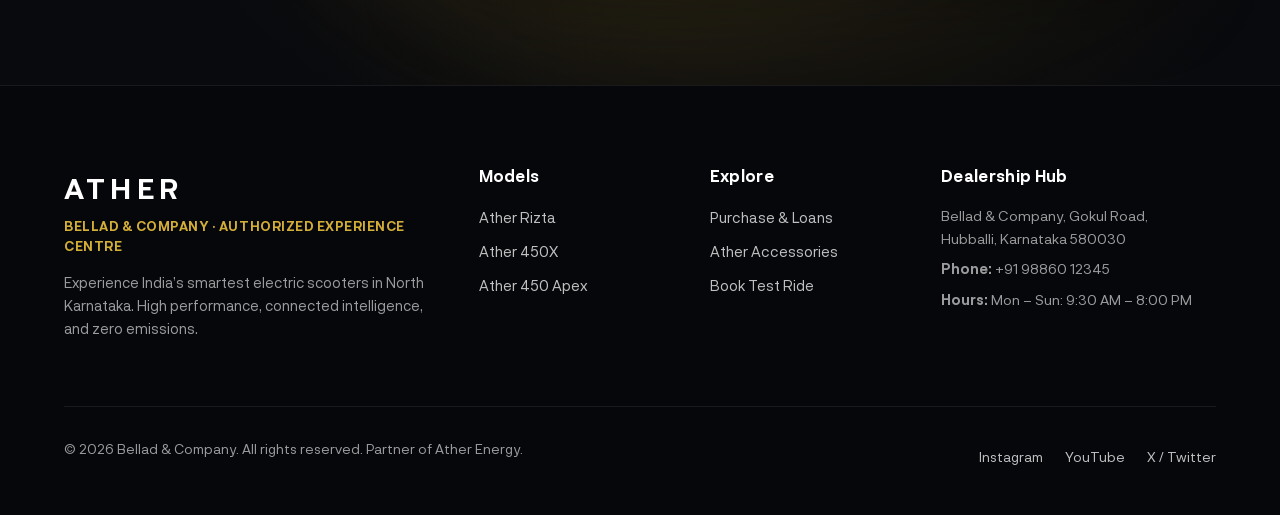
==== commit c7fc8826: "Remove moving spotlight flashlight effect and underglow from Ather scooter" ====
--- a/index.html
+++ b/index.html
@@ -35,17 +35,11 @@
     <!-- Ambient Studio Spotlight Gradient -->
     <div class="ambient-spotlight"></div>
 
-    <!-- Ambient Highlight Spotlight Behind Scooter -->
-    <div class="ambient-scooter-spotlight" id="scooterSpotlight"></div>
-
     <!-- Section 3 Technical Blueprint Grid Background -->
     <div class="tech-grid-bg" id="techGrid"></div>
 
     <!-- WebGL Canvas for 3D Ather Scooter & Particle Effects -->
     <canvas id="webgl-canvas"></canvas>
-
-    <!-- Floor Glow & Circular Particle Ring Anchor -->
-    <div class="ground-glow-plane"></div>
 
     <!-- FIXED TOP NAVBAR -->
     <header class="site-header">
--- a/css/style.css
+++ b/css/style.css
@@ -50,14 +50,21 @@
   --font-tech: 'Neurial Grotesk', -apple-system, BlinkMacSystemFont, 'Segoe UI', Roboto, sans-serif;
   --font-body: 'Neurial Grotesk', -apple-system, BlinkMacSystemFont, 'Segoe UI', Roboto, sans-serif;
 
-  /* OFFICIAL ATHER BRAND COLOR COMBINATION (BANNER THEME) */
-  --ather-orange: #ff6a00;
-  --ather-orange-hover: #ff7a1a;
-  --ather-orange-dark: #e65c00;
-  --ather-orange-glow: rgba(255, 106, 0, 0.35);
-  --ather-orange-soft: rgba(255, 106, 0, 0.12);
-  --ather-orange-border: rgba(255, 106, 0, 0.28);
+  /* OFFICIAL ATHER BRAND COLOR COMBINATION (CHAMPAGNE GOLD BANNER THEME) */
   --ather-gold: #d4af37;
+  --ather-gold-hover: #e5b842;
+  --ather-gold-dark: #b89222;
+  --ather-gold-glow: rgba(212, 175, 55, 0.38);
+  --ather-gold-soft: rgba(212, 175, 55, 0.12);
+  --ather-gold-border: rgba(212, 175, 55, 0.30);
+
+  /* Unified Accent Color (Luxury Champagne Gold / Yellow Warmth) */
+  --ather-orange: #d4af37;
+  --ather-orange-hover: #e5b842;
+  --ather-orange-dark: #b89222;
+  --ather-orange-glow: rgba(212, 175, 55, 0.38);
+  --ather-orange-soft: rgba(212, 175, 55, 0.12);
+  --ather-orange-border: rgba(212, 175, 55, 0.30);
 
   /* DARK THEME (DEFAULT) */
   --bg-primary: #090a0d;
@@ -66,7 +73,7 @@
   --text-secondary: rgba(255, 255, 255, 0.65);
   --text-muted: rgba(255, 255, 255, 0.4);
   --roadster-stroke: rgba(255, 255, 255, 0.28);
-  --spotlight-bg: radial-gradient(circle at 50% 32%, rgba(255, 106, 0, 0.16) 0%, rgba(255, 87, 34, 0.06) 35%, rgba(20, 22, 28, 0.65) 55%, rgba(9, 10, 13, 0.96) 78%, #08090b 100%);
+  --spotlight-bg: radial-gradient(circle at 50% 32%, rgba(212, 175, 55, 0.18) 0%, rgba(212, 175, 55, 0.06) 38%, rgba(20, 22, 28, 0.65) 55%, rgba(9, 10, 13, 0.96) 78%, #08090b 100%);
   --card-bg: rgba(22, 22, 27, 0.75);
   --card-border: rgba(255, 255, 255, 0.09);
   --card-shadow: 0 16px 36px rgba(0, 0, 0, 0.45);
@@ -80,8 +87,8 @@
   --header-bg: rgba(9, 10, 13, 0.82);
   --header-border: rgba(255, 255, 255, 0.07);
   --nav-link-color: rgba(255, 255, 255, 0.75);
-  --nav-link-hover: #ff6a00;
-  --scrollbar-thumb: rgba(255, 106, 0, 0.45);
+  --nav-link-hover: #d4af37;
+  --scrollbar-thumb: rgba(212, 175, 55, 0.45);
   --scrollbar-track: rgba(255, 255, 255, 0.05);
   --toggle-track: rgba(255, 255, 255, 0.22);
   --toggle-knob: #ffffff;
@@ -90,19 +97,19 @@
   --explore-bg: #090a0d;
   --explore-card-bg: #111318;
   --explore-card-border: rgba(255, 255, 255, 0.08);
-  --explore-card-hover-border: rgba(255, 106, 0, 0.45);
+  --explore-card-hover-border: rgba(212, 175, 55, 0.45);
   --explore-card-hover-bg: #151820;
   --explore-card-shadow: 0 12px 36px rgba(0, 0, 0, 0.45);
   --explore-title-color: #ffffff;
   --explore-desc-color: rgba(255, 255, 255, 0.65);
-  --explore-icon-color: #ff6a00;
-  --explore-link-color: #ff6a00;
+  --explore-icon-color: #d4af37;
+  --explore-link-color: #d4af37;
 
   --contact-bg: #090a0d;
   --contact-title-color: #ffffff;
   --contact-input-bg: rgba(255, 255, 255, 0.05);
   --contact-input-border: rgba(255, 255, 255, 0.12);
-  --contact-input-focus: #ff6a00;
+  --contact-input-focus: #d4af37;
   --contact-input-text: #ffffff;
   --contact-input-placeholder: rgba(255, 255, 255, 0.45);
   --contact-pill-bg: rgba(255, 255, 255, 0.06);
@@ -111,19 +118,19 @@
   --contact-pill-active-bg: #ffffff;
   --contact-pill-active-text: #090a0d;
   --contact-pill-active-border: #ffffff;
-  --contact-submit-bg: #ff6a00;
-  --contact-submit-text: #ffffff;
-  --contact-submit-hover: #ff7a1a;
-  --contact-submit-shadow: 0 8px 24px rgba(255, 106, 0, 0.38);
+  --contact-submit-bg: #d4af37;
+  --contact-submit-text: #090a0d;
+  --contact-submit-hover: #e5b842;
+  --contact-submit-shadow: 0 8px 24px rgba(212, 175, 55, 0.38);
   --contact-disclaimer-color: rgba(255, 255, 255, 0.45);
-  --contact-halo: radial-gradient(ellipse at 35% 50%, rgba(255, 106, 0, 0.28) 0%, rgba(255, 87, 34, 0.12) 42%, transparent 72%);
+  --contact-halo: radial-gradient(ellipse at 35% 50%, rgba(212, 175, 55, 0.28) 0%, rgba(212, 175, 55, 0.10) 42%, transparent 72%);
 
   --footer-bg: #06070a;
   --footer-border: rgba(255, 255, 255, 0.08);
   --footer-title: #ffffff;
   --footer-text: rgba(255, 255, 255, 0.6);
   --footer-link: rgba(255, 255, 255, 0.75);
-  --footer-link-hover: #ff6a00;
+  --footer-link-hover: #d4af37;
 }
 
 [data-theme="light"] {
@@ -148,8 +155,8 @@
   --header-bg: rgba(242, 244, 248, 0.8);
   --header-border: rgba(0, 0, 0, 0.06);
   --nav-link-color: rgba(15, 23, 42, 0.75);
-  --nav-link-hover: #ff6a00;
-  --scrollbar-thumb: rgba(255, 106, 0, 0.45);
+  --nav-link-hover: #d4af37;
+  --scrollbar-thumb: rgba(212, 175, 55, 0.45);
   --scrollbar-track: rgba(0, 0, 0, 0.05);
   --toggle-track: #0f172a;
   --toggle-knob: #ffffff;
@@ -158,19 +165,19 @@
   --explore-bg: #f8fafd;
   --explore-card-bg: #ffffff;
   --explore-card-border: rgba(0, 0, 0, 0.08);
-  --explore-card-hover-border: rgba(255, 106, 0, 0.45);
+  --explore-card-hover-border: rgba(212, 175, 55, 0.45);
   --explore-card-hover-bg: #ffffff;
   --explore-card-shadow: 0 10px 30px rgba(0, 0, 0, 0.06);
   --explore-title-color: #0f172a;
   --explore-desc-color: #64748b;
-  --explore-icon-color: #ff6a00;
-  --explore-link-color: #ff6a00;
+  --explore-icon-color: #d4af37;
+  --explore-link-color: #b89222;
 
   --contact-bg: #ffffff;
   --contact-title-color: #0f172a;
   --contact-input-bg: #f4f6fa;
   --contact-input-border: #e2e8f0;
-  --contact-input-focus: #ff6a00;
+  --contact-input-focus: #d4af37;
   --contact-input-text: #0f172a;
   --contact-input-placeholder: #94a3b8;
   --contact-pill-bg: #f4f6fa;
@@ -179,19 +186,19 @@
   --contact-pill-active-bg: #0f172a;
   --contact-pill-active-text: #ffffff;
   --contact-pill-active-border: #0f172a;
-  --contact-submit-bg: #ff6a00;
-  --contact-submit-text: #ffffff;
-  --contact-submit-hover: #ff7a1a;
-  --contact-submit-shadow: 0 8px 24px rgba(255, 106, 0, 0.28);
+  --contact-submit-bg: #d4af37;
+  --contact-submit-text: #090a0d;
+  --contact-submit-hover: #e5b842;
+  --contact-submit-shadow: 0 8px 24px rgba(212, 175, 55, 0.28);
   --contact-disclaimer-color: #94a3b8;
-  --contact-halo: radial-gradient(ellipse at center, rgba(255, 106, 0, 0.08) 0%, transparent 68%);
+  --contact-halo: radial-gradient(ellipse at center, rgba(212, 175, 55, 0.10) 0%, transparent 68%);
 
   --footer-bg: #f8fafd;
   --footer-border: rgba(0, 0, 0, 0.08);
   --footer-title: #0f172a;
   --footer-text: #64748b;
   --footer-link: #475569;
-  --footer-link-hover: #ff6a00;
+  --footer-link-hover: #b89222;
 }
 
 /* ==========================================================================
@@ -266,19 +273,9 @@
   transition: background 0.4s ease;
 }
 
-/* AMBIENT HIGHLIGHT SPOTLIGHT BEHIND SCOOTER */
+/* AMBIENT HIGHLIGHT SPOTLIGHT BEHIND SCOOTER - REMOVED PER USER REQUEST */
 .ambient-scooter-spotlight {
-  position: absolute;
-  top: 50%;
-  left: 50%;
-  transform: translate(-50%, -50%);
-  width: 65vw;
-  height: 65vh;
-  border-radius: 50%;
-  background: radial-gradient(circle at center, rgba(255, 106, 0, 0.22) 0%, rgba(255, 87, 34, 0.08) 40%, transparent 70%);
-  pointer-events: none;
-  z-index: 0;
-  transition: left 0.4s ease, background 0.4s ease;
+  display: none !important;
 }
 
 /* TECHNICAL BLUEPRINT GRID BACKGROUND (SECTION 3) */
@@ -307,19 +304,9 @@
   display: block;
 }
 
-/* GROUND GLOW PLANE UNDER CAR */
+/* GROUND GLOW PLANE UNDER CAR - REMOVED PER USER REQUEST */
 .ground-glow-plane {
-  position: absolute;
-  bottom: 12%;
-  left: 50%;
-  transform: translateX(-50%);
-  width: 75vw;
-  max-width: 900px;
-  height: 180px;
-  background: radial-gradient(ellipse at center, rgba(255, 110, 0, 0.18) 0%, rgba(255, 80, 0, 0.06) 40%, transparent 75%);
-  filter: blur(24px);
-  pointer-events: none;
-  z-index: 3;
+  display: none !important;
 }
 
 /* ==========================================================================
@@ -660,18 +647,18 @@
 }
 
 .btn-pill-shop {
-  background: var(--ather-orange);
+  background: var(--ather-gold);
   border: 1px solid rgba(255, 255, 255, 0.25);
   border-radius: 9999px;
-  color: #ffffff;
+  color: #090a0d;
   font-family: var(--font-family);
   font-size: 0.95rem;
-  font-weight: 700;
+  font-weight: 800;
   letter-spacing: 0.02em;
   padding: 0.72rem 2.2rem;
   cursor: pointer;
   transition: all 0.25s cubic-bezier(0.2, 0.8, 0.2, 1);
-  box-shadow: 0 8px 24px var(--ather-orange-glow);
+  box-shadow: 0 8px 24px var(--ather-gold-glow);
   display: inline-flex;
   align-items: center;
   justify-content: center;
@@ -679,23 +666,23 @@
 }
 
 .btn-pill-shop:hover {
-  background: var(--ather-orange-hover);
-  color: #ffffff;
+  background: var(--ather-gold-hover);
+  color: #090a0d;
   transform: translateY(-2px);
-  box-shadow: 0 12px 30px rgba(255, 106, 0, 0.5);
+  box-shadow: 0 12px 30px rgba(212, 175, 55, 0.5);
 }
 
 [data-theme="light"] .btn-pill-shop {
-  background: var(--ather-orange);
-  border-color: rgba(255, 255, 255, 0.25);
-  color: #ffffff;
-  box-shadow: 0 8px 24px rgba(255, 106, 0, 0.3);
+  background: var(--ather-gold);
+  border-color: rgba(0, 0, 0, 0.12);
+  color: #090a0d;
+  box-shadow: 0 8px 24px rgba(212, 175, 55, 0.3);
 }
 
 [data-theme="light"] .btn-pill-shop:hover {
-  background: var(--ather-orange-hover);
-  color: #ffffff;
-  box-shadow: 0 12px 30px rgba(255, 106, 0, 0.45);
+  background: var(--ather-gold-hover);
+  color: #090a0d;
+  box-shadow: 0 12px 30px rgba(212, 175, 55, 0.45);
 }
 
 /* ==========================================================================
@@ -774,12 +761,12 @@
 
 .specs-badges-grid .spec-pill:hover {
   transform: translateY(-3px) scale(1.03);
-  border-color: rgba(255, 106, 0, 0.45);
-  box-shadow: 0 10px 24px rgba(255, 106, 0, 0.22);
+  border-color: rgba(212, 175, 55, 0.45);
+  box-shadow: 0 10px 24px rgba(212, 175, 55, 0.22);
 }
 
 .specs-badges-grid .spec-pill:hover .pill-icon {
-  color: var(--ather-orange);
+  color: var(--ather-gold);
 }
 
 .specs-cta-row {
@@ -995,13 +982,13 @@
 
 .feature-card:hover {
   transform: translateY(-5px);
-  border-color: rgba(255, 106, 0, 0.45);
-  box-shadow: 0 20px 45px rgba(255, 106, 0, 0.12), 0 10px 24px rgba(0, 0, 0, 0.4);
+  border-color: rgba(212, 175, 55, 0.45);
+  box-shadow: 0 20px 45px rgba(212, 175, 55, 0.12), 0 10px 24px rgba(0, 0, 0, 0.4);
 }
 
 [data-theme="light"] .feature-card:hover {
-  border-color: rgba(255, 106, 0, 0.45);
-  box-shadow: 0 20px 45px rgba(255, 106, 0, 0.12), 0 10px 20px rgba(0, 0, 0, 0.08);
+  border-color: rgba(212, 175, 55, 0.45);
+  box-shadow: 0 20px 45px rgba(212, 175, 55, 0.12), 0 10px 20px rgba(0, 0, 0, 0.08);
 }
 
 /* Feature Card Thumbnail Image */
@@ -1057,8 +1044,8 @@
 
 .feature-card:hover .card-icon-box {
   transform: scale(1.1);
-  color: var(--ather-orange);
-  border-color: rgba(255, 106, 0, 0.4);
+  color: var(--ather-gold);
+  border-color: rgba(212, 175, 55, 0.4);
 }
 
 .card-title {
@@ -1258,19 +1245,19 @@
 
 .btn-submit-reserve {
   border-radius: 99px;
-  font-weight: 700;
-  background: var(--ather-orange);
-  color: #ffffff;
+  font-weight: 800;
+  background: var(--ather-gold);
+  color: #090a0d;
   border: none;
-  box-shadow: 0 8px 24px var(--ather-orange-glow);
+  box-shadow: 0 8px 24px var(--ather-gold-glow);
   transition: all 0.25s ease;
 }
 
 .btn-submit-reserve:hover {
-  background: var(--ather-orange-hover);
-  color: #ffffff;
+  background: var(--ather-gold-hover);
+  color: #090a0d;
   transform: translateY(-2px);
-  box-shadow: 0 12px 28px rgba(255, 106, 0, 0.5);
+  box-shadow: 0 12px 28px rgba(212, 175, 55, 0.5);
 }
 
 /* ==========================================================================
@@ -1292,15 +1279,15 @@
   box-shadow: 0 -24px 60px rgba(0, 0, 0, 0.45);
   transition: background-color 0.4s ease, color 0.4s ease;
   --u: min(calc(100vw / 1600), calc(100vh / 900));
-  --ather-green: #ff6a00;
-  --ather-dark-green: #e65c00;
+  --ather-green: #d4af37;
+  --ather-dark-green: #b89222;
 
   /* DARK THEME (DEFAULT - Seamlessly matches dark Ather showcase) */
   --runway-bg: #090a0d;
   --runway-page-bg: #090a0d;
-  --runway-stage-bg: radial-gradient(ellipse 90% 70% at 50% 38%, rgba(255, 106, 0, 0.14) 0%, rgba(255, 87, 34, 0.05) 45%, transparent 70%),
-                     radial-gradient(circle at 50% 32%, rgba(28, 22, 18, 0.85) 0%, rgba(15, 13, 11, 0.95) 55%, #08090c 100%),
-                     linear-gradient(180deg, #090a0d 0%, #12100e 50%, #08090c 100%);
+  --runway-stage-bg: radial-gradient(ellipse 90% 70% at 50% 38%, rgba(212, 175, 55, 0.15) 0%, rgba(212, 175, 55, 0.05) 45%, transparent 70%),
+                     radial-gradient(circle at 50% 32%, rgba(28, 24, 16, 0.85) 0%, rgba(15, 14, 11, 0.95) 55%, #08090c 100%),
+                     linear-gradient(180deg, #090a0d 0%, #12110e 50%, #08090c 100%);
   --runway-contact-shadow: radial-gradient(closest-side, rgba(0, 0, 0, 0.88), rgba(0, 0, 0, 0.4) 60%, transparent 100%);
   --runway-rail-bg: #0c0d10;
   --runway-header-bg: #111216;
@@ -1320,23 +1307,23 @@
   --runway-toggle-btn-active: #242530;
   --runway-btn-bg: #20212a;
   --runway-btn-text: #ffffff;
-  --runway-btn-hover-bg: #ff6a00;
-  --runway-btn-hover-text: #ffffff;
-  --runway-shop-btn-bg: #ff6a00;
-  --runway-shop-btn-text: #ffffff;
-  --runway-shop-btn-shadow: 0 4px 18px rgba(255, 106, 0, 0.4);
-  --runway-ring-border: #ff6a00;
+  --runway-btn-hover-bg: #d4af37;
+  --runway-btn-hover-text: #090a0d;
+  --runway-shop-btn-bg: #d4af37;
+  --runway-shop-btn-text: #090a0d;
+  --runway-shop-btn-shadow: 0 4px 18px rgba(212, 175, 55, 0.4);
+  --runway-ring-border: #d4af37;
   --runway-wait-bg: #090a0d;
   --runway-swatch-border: #141720;
-  --runway-swatch-ring: rgba(255, 106, 0, 0.5);
+  --runway-swatch-ring: rgba(212, 175, 55, 0.5);
   --ink: #ffffff;
   --mid: #94a3b8;
   --dim: #64748b;
   --line: rgba(255, 255, 255, 0.09);
   --ice: #1a1714;
-  --ather-badge-bg: rgba(255, 106, 0, 0.14);
-  --ather-badge-text: #ff6a00;
-  --ather-badge-border: rgba(255, 106, 0, 0.35);
+  --ather-badge-bg: rgba(212, 175, 55, 0.14);
+  --ather-badge-text: #d4af37;
+  --ather-badge-border: rgba(212, 175, 55, 0.35);
 }
 
 /* LIGHT THEME FOR RUNWAY LOOKBOOK */
@@ -1365,23 +1352,23 @@
   --runway-toggle-btn-active: #ffffff;
   --runway-btn-bg: #ede7df;
   --runway-btn-text: #16191f;
-  --runway-btn-hover-bg: #ff6a00;
-  --runway-btn-hover-text: #ffffff;
-  --runway-shop-btn-bg: #ff6a00;
-  --runway-shop-btn-text: #ffffff;
-  --runway-shop-btn-shadow: 0 4px 14px rgba(255, 106, 0, 0.35);
-  --runway-ring-border: #ff6a00;
+  --runway-btn-hover-bg: #d4af37;
+  --runway-btn-hover-text: #090a0d;
+  --runway-shop-btn-bg: #d4af37;
+  --runway-shop-btn-text: #090a0d;
+  --runway-shop-btn-shadow: 0 4px 14px rgba(212, 175, 55, 0.35);
+  --runway-ring-border: #d4af37;
   --runway-wait-bg: #f7f3ee;
   --runway-swatch-border: #ffffff;
-  --runway-swatch-ring: rgba(255, 106, 0, 0.5);
+  --runway-swatch-ring: rgba(212, 175, 55, 0.5);
   --ink: #16191f;
   --mid: #68727d;
   --dim: #9aa4af;
   --line: #e6dfd8;
   --ice: #f7f3ee;
-  --ather-badge-bg: rgba(255, 106, 0, 0.12);
-  --ather-badge-text: #e65c00;
-  --ather-badge-border: rgba(255, 106, 0, 0.3);
+  --ather-badge-bg: rgba(212, 175, 55, 0.12);
+  --ather-badge-text: #b89222;
+  --ather-badge-border: rgba(212, 175, 55, 0.3);
 }
 
 .maison-vell-section *,
@@ -1791,7 +1778,7 @@
   background: var(--runway-shop-btn-bg);
   color: var(--runway-shop-btn-text);
   font-size: calc(11 * var(--u));
-  font-weight: 700;
+  font-weight: 800;
   letter-spacing: 0.04em;
   padding: calc(11 * var(--u)) calc(22 * var(--u));
   border-radius: 99px;
@@ -1802,10 +1789,10 @@
 }
 
 .maison-vell-section .shop-ather-btn:hover {
-  background: var(--ather-orange-hover);
-  color: #ffffff;
+  background: var(--ather-gold-hover);
+  color: #090a0d;
   transform: translateY(-2px);
-  box-shadow: 0 6px 20px rgba(255, 106, 0, 0.5);
+  box-shadow: 0 6px 20px rgba(212, 175, 55, 0.5);
 }
 
 .maison-vell-section .ring {
@@ -1970,8 +1957,8 @@
 
 .maison-vell-section .card.active-card {
   background: var(--runway-card-active) !important;
-  border-left-color: var(--ather-orange) !important;
-  box-shadow: inset 0 0 0 1px rgba(255, 106, 0, 0.35), var(--runway-card-shadow);
+  border-left-color: var(--ather-gold) !important;
+  box-shadow: inset 0 0 0 1px rgba(212, 175, 55, 0.35), var(--runway-card-shadow);
 }
 
 .maison-vell-section .rail-card-top {
@@ -2172,10 +2159,10 @@
 
 .maison-vell-section .rail-select-btn.selected,
 .maison-vell-section .card.active-card .rail-select-btn {
-  background: var(--ather-orange) !important;
-  color: #ffffff !important;
-  border-color: var(--ather-orange) !important;
-  font-weight: 700 !important;
+  background: var(--ather-gold) !important;
+  color: #090a0d !important;
+  border-color: var(--ather-gold) !important;
+  font-weight: 800 !important;
 }
 
 .maison-vell-section .add {
@@ -2205,17 +2192,17 @@
 }
 
 .maison-vell-section .add:hover {
-  background: var(--ather-orange);
+  background: var(--ather-gold);
   transform: rotate(90deg);
 }
 
 .maison-vell-section .add:hover:before,
 .maison-vell-section .add:hover:after {
-  background: #ffffff;
+  background: #090a0d;
 }
 
 .maison-vell-section .add.added {
-  background: var(--ather-orange);
+  background: var(--ather-gold);
 }
 
 .maison-vell-section .wait {
@@ -2335,7 +2322,7 @@
   padding: 95px 5% 90px;
   background-color: var(--explore-bg);
   background-image: 
-    radial-gradient(circle at 50% 15%, rgba(255, 106, 0, 0.12) 0%, rgba(255, 87, 34, 0.04) 40%, transparent 68%);
+    radial-gradient(circle at 50% 15%, rgba(212, 175, 55, 0.14) 0%, rgba(212, 175, 55, 0.04) 40%, transparent 68%);
   color: var(--explore-title-color);
   transition: background-color 0.4s ease, color 0.4s ease;
   font-family: var(--font-family);
@@ -2343,7 +2330,7 @@
 }
 
 body.theme-light .explore-section {
-  background-image: radial-gradient(circle at 50% 15%, rgba(255, 106, 0, 0.04) 0%, transparent 60%);
+  background-image: radial-gradient(circle at 50% 15%, rgba(212, 175, 55, 0.04) 0%, transparent 60%);
 }
 
 .explore-container {
@@ -2398,7 +2385,7 @@
   transform: translateY(-6px);
   border-color: var(--explore-card-hover-border);
   background: var(--explore-card-hover-bg);
-  box-shadow: 0 16px 36px rgba(255, 106, 0, 0.12), var(--explore-card-shadow);
+  box-shadow: 0 16px 36px rgba(212, 175, 55, 0.14), var(--explore-card-shadow);
 }
 
 .explore-card-icon {
@@ -2461,8 +2448,8 @@
   padding: 85px 4% 100px;
   background-color: var(--contact-bg);
   background-image: 
-    radial-gradient(circle at 60% 48%, rgba(255, 106, 0, 0.18) 0%, rgba(255, 87, 34, 0.07) 38%, transparent 68%),
-    radial-gradient(circle at 44% 56%, rgba(255, 130, 0, 0.07) 0%, transparent 52%);
+    radial-gradient(circle at 60% 48%, rgba(212, 175, 55, 0.18) 0%, rgba(212, 175, 55, 0.07) 38%, transparent 68%),
+    radial-gradient(circle at 44% 56%, rgba(212, 175, 55, 0.07) 0%, transparent 52%);
   color: var(--contact-title-color);
   transition: background-color 0.4s ease, color 0.4s ease;
   font-family: var(--font-family);
@@ -2471,7 +2458,7 @@
 }
 
 body.theme-light .contact-section {
-  background-image: radial-gradient(circle at 62% 50%, rgba(255, 106, 0, 0.05) 0%, transparent 60%);
+  background-image: radial-gradient(circle at 62% 50%, rgba(212, 175, 55, 0.05) 0%, transparent 60%);
 }
 
 .contact-container {
@@ -2544,7 +2531,7 @@
 .contact-input:focus {
   outline: none;
   border-color: var(--contact-input-focus);
-  box-shadow: 0 0 0 3px rgba(255, 106, 0, 0.22);
+  box-shadow: 0 0 0 3px rgba(212, 175, 55, 0.22);
 }
 
 .contact-field-wrap.phone-wrap {
@@ -2558,7 +2545,7 @@
 
 .contact-field-wrap.phone-wrap:focus-within {
   border-color: var(--contact-input-focus);
-  box-shadow: 0 0 0 3px rgba(255, 106, 0, 0.22);
+  box-shadow: 0 0 0 3px rgba(212, 175, 55, 0.22);
 }
 
 .phone-prefix-block {
@@ -2617,8 +2604,8 @@
 }
 
 .contact-input.detected {
-  border-color: var(--ather-orange) !important;
-  background-color: rgba(255, 106, 0, 0.08) !important;
+  border-color: var(--ather-gold) !important;
+  background-color: rgba(212, 175, 55, 0.08) !important;
 }
 
 .contact-model-picker {
@@ -2683,7 +2670,7 @@
   background: var(--contact-submit-hover);
   color: var(--contact-submit-text);
   transform: translateY(-2px);
-  box-shadow: 0 10px 28px rgba(255, 106, 0, 0.5);
+  box-shadow: 0 10px 28px rgba(212, 175, 55, 0.5);
 }
 
 .contact-disclaimer {
@@ -2706,8 +2693,8 @@
   margin-top: 24px;
   padding: 16px 20px;
   border-radius: 12px;
-  background: rgba(255, 106, 0, 0.12);
-  border: 1px solid rgba(255, 106, 0, 0.35);
+  background: rgba(212, 175, 55, 0.12);
+  border: 1px solid rgba(212, 175, 55, 0.35);
   color: var(--text-primary);
   animation: fadeInDown 0.3s ease;
 }
@@ -2720,8 +2707,8 @@
   width: 24px;
   height: 24px;
   border-radius: 50%;
-  background: var(--ather-orange);
-  color: #ffffff;
+  background: var(--ather-gold);
+  color: #090a0d;
   display: flex;
   align-items: center;
   justify-content: center;
@@ -2734,7 +2721,7 @@
 .success-text strong {
   display: block;
   font-size: 0.95rem;
-  color: var(--ather-orange);
+  color: var(--ather-gold);
   margin-bottom: 4px;
 }
 
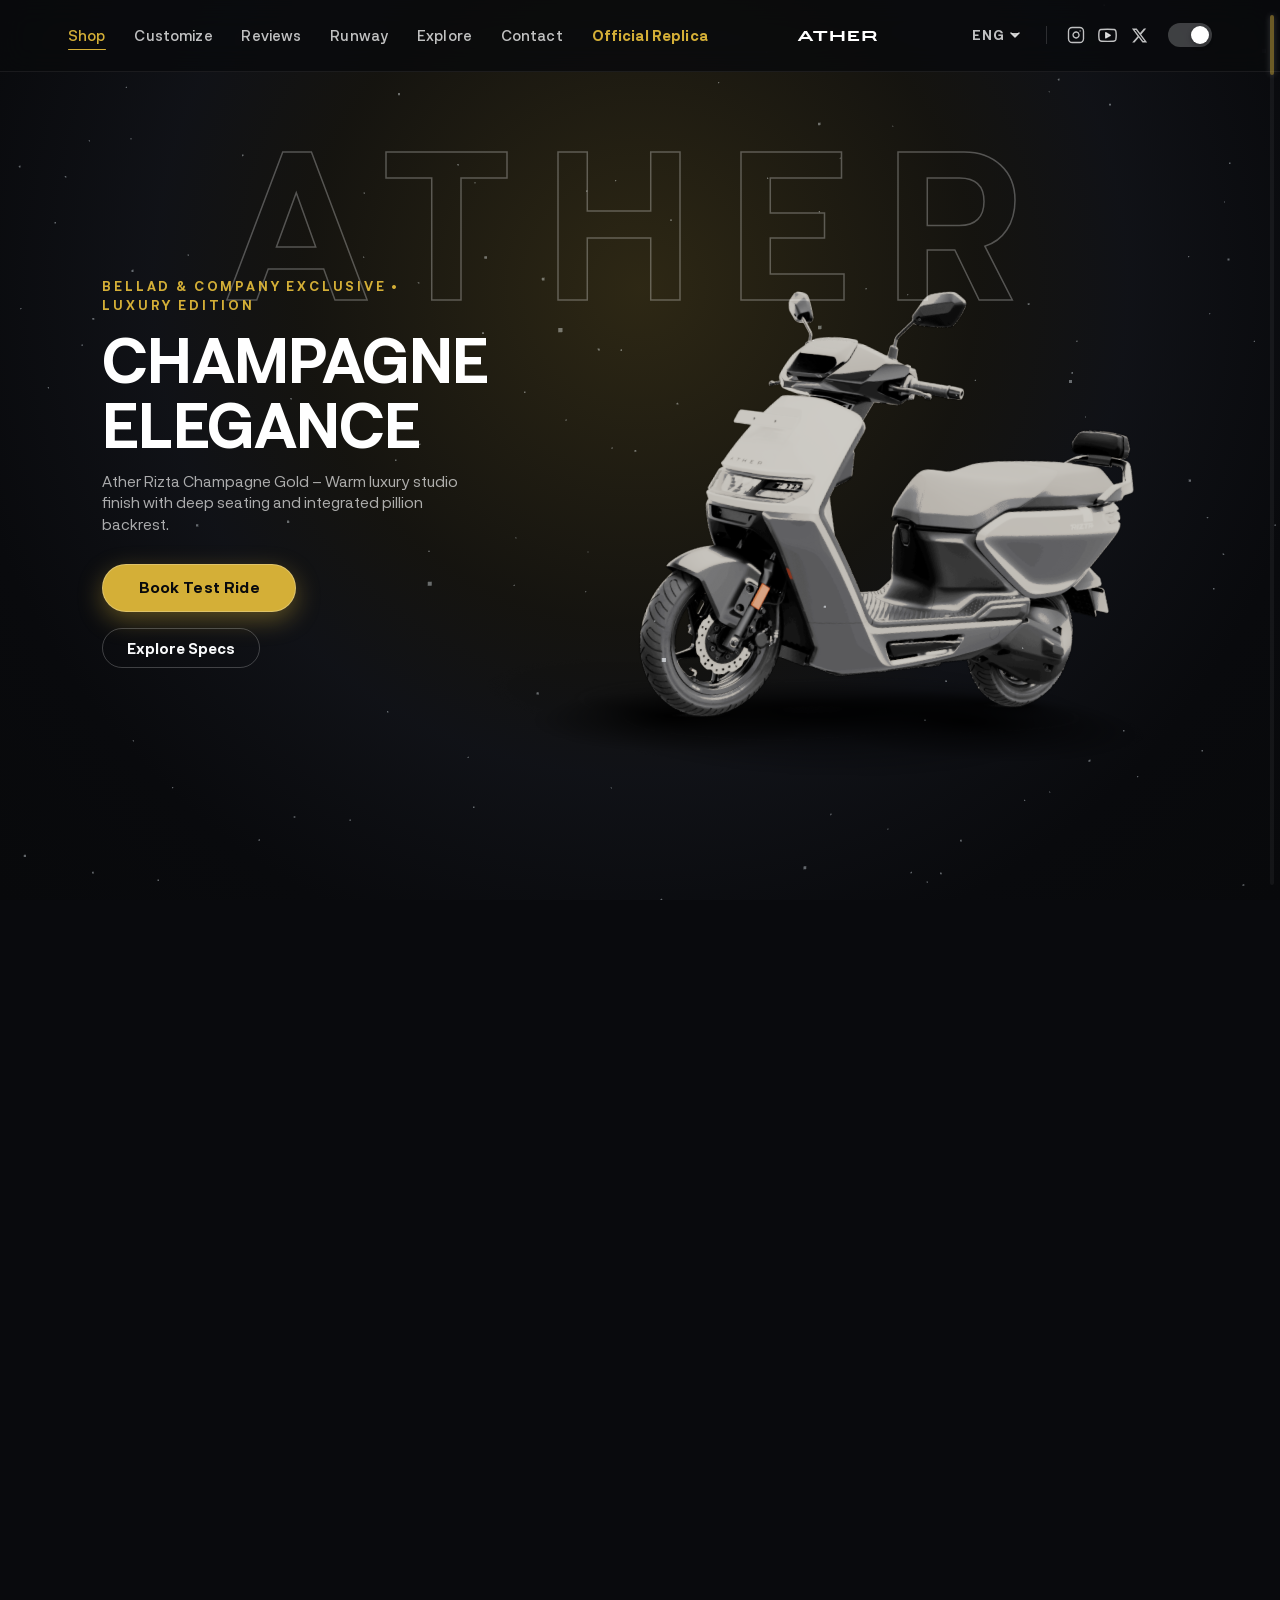
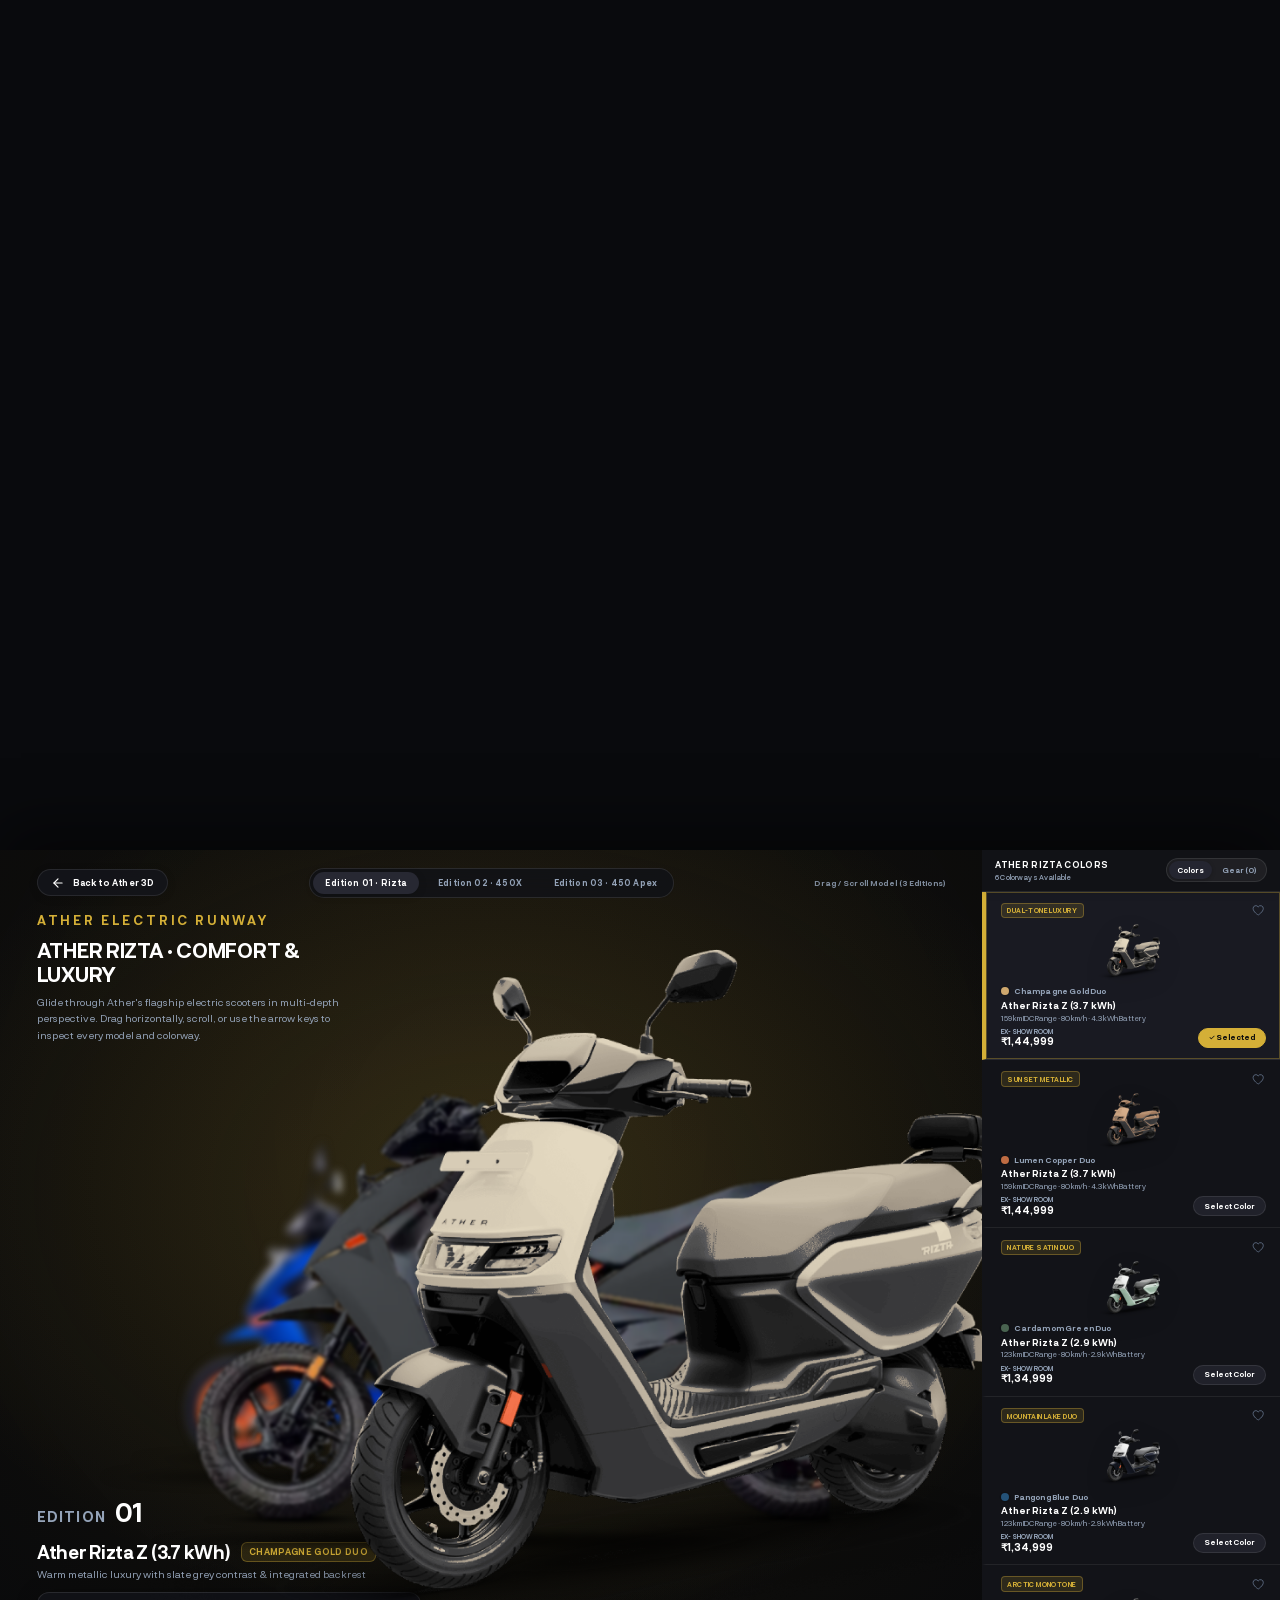
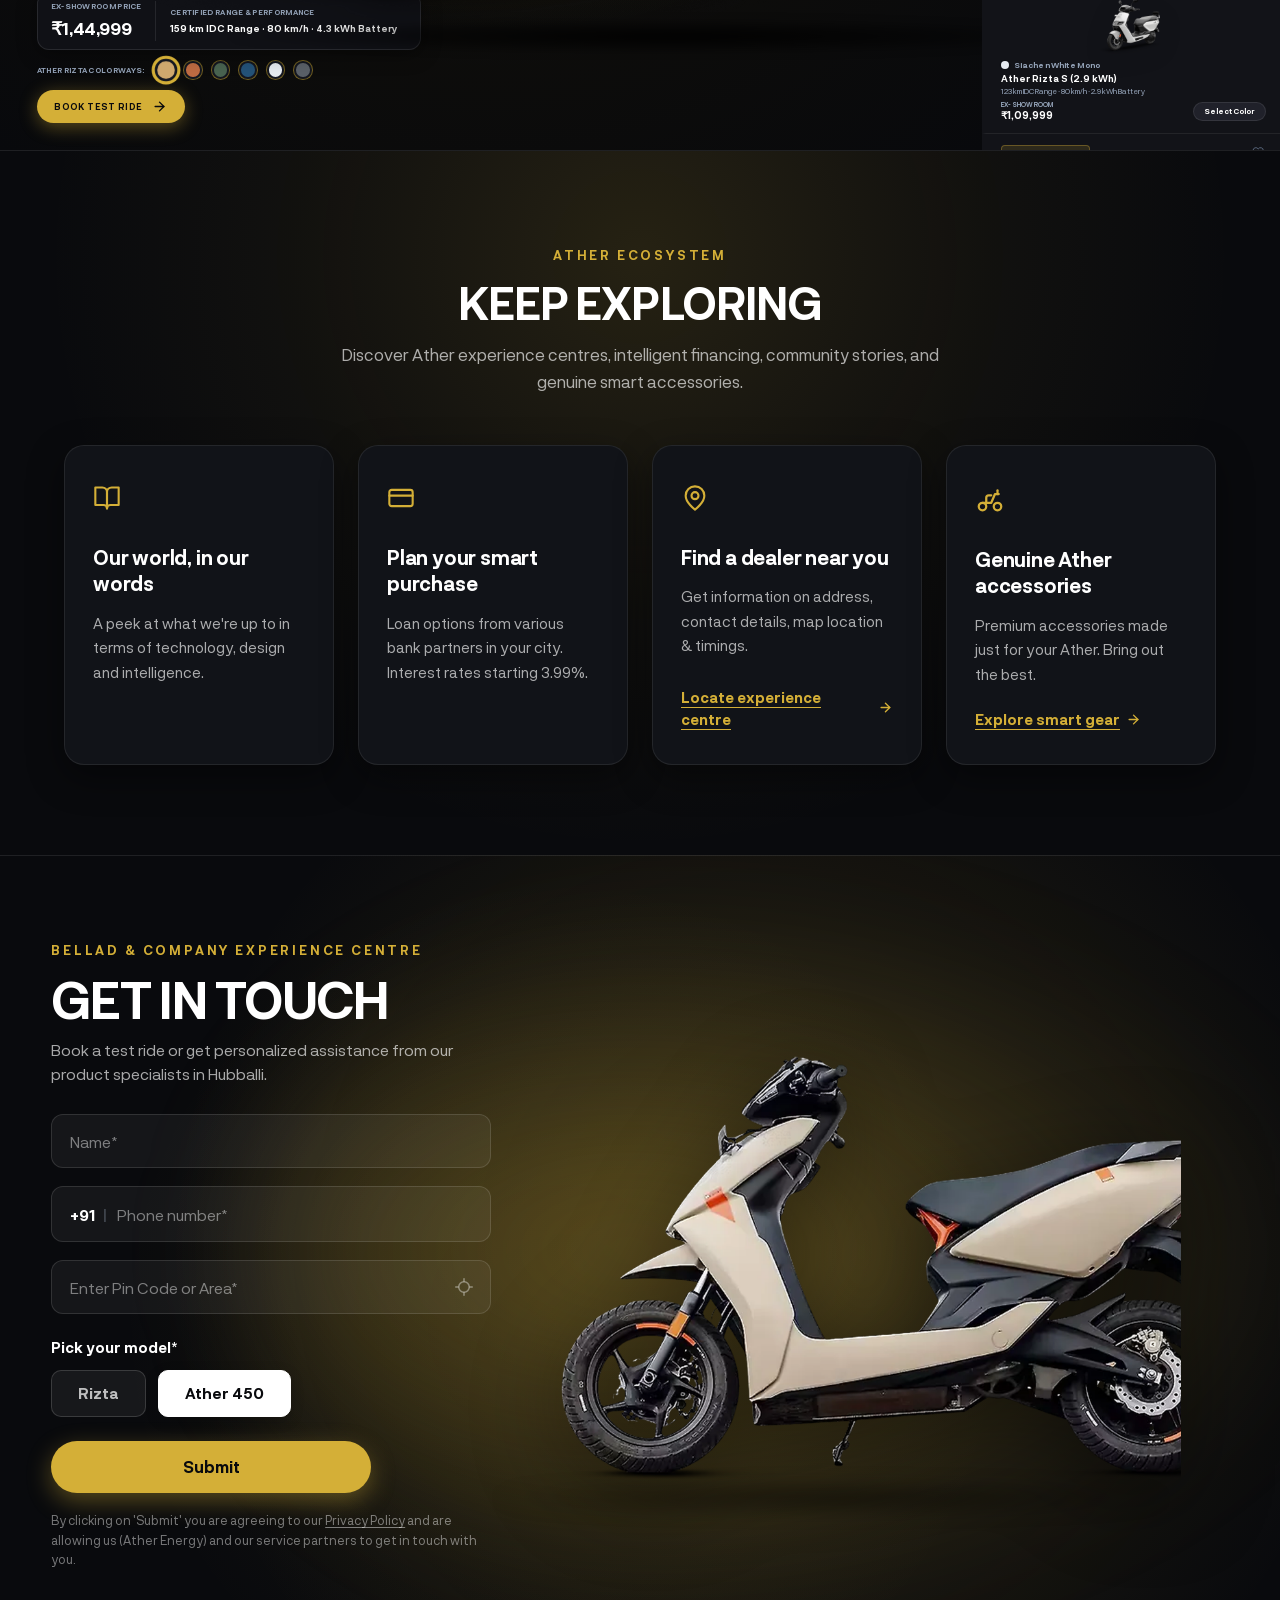
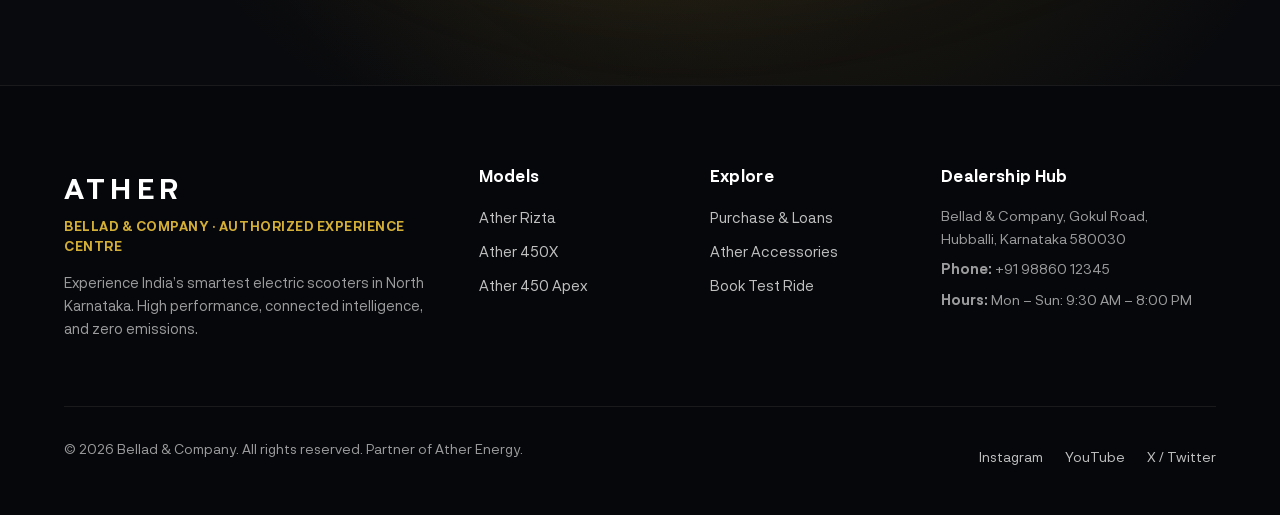
==== commit 506d27c5: "Create exact 1:1 replica of official Ather Energy homepage as ather.html with official fonts, high-r" ====
--- a/index.html
+++ b/index.html
@@ -1,12 +1,14 @@
 <!DOCTYPE html>
 <html lang="en" data-theme="dark">
+
 <head>
   <meta charset="UTF-8">
   <meta name="viewport" content="width=device-width, initial-scale=1.0">
   <title>ATHER RIZTA | Bellad & Company</title>
-  
+
   <!-- Favicon -->
-  <link rel="icon" type="image/svg+xml" href="data:image/svg+xml,<svg xmlns='http://www.w3.org/2000/svg' viewBox='0 0 24 24' fill='%23ffffff'><path d='M13 2L3 14H12L11 22L21 10H12L13 2Z'/></svg>">
+  <link rel="icon" type="image/svg+xml"
+    href="data:image/svg+xml,<svg xmlns='http://www.w3.org/2000/svg' viewBox='0 0 24 24' fill='%23ffffff'><path d='M13 2L3 14H12L11 22L21 10H12L13 2Z'/></svg>">
 
   <!-- Ather Energy Official Brand Font Preloads: Neurial Grotesk -->
   <link rel="preload" href="fonts/neurial-grotesk-bold.woff" as="font" type="font/woff" crossorigin="anonymous">
@@ -16,7 +18,9 @@
   <!-- Google Fonts: Luxury EV Modern Typographic Fallbacks -->
   <link rel="preconnect" href="https://fonts.googleapis.com">
   <link rel="preconnect" href="https://fonts.gstatic.com" crossorigin>
-  <link href="https://fonts.googleapis.com/css2?family=Outfit:wght@400;500;600;700;800;900&family=Plus+Jakarta+Sans:wght@300;400;500;600;700;800&family=Space+Grotesk:wght@500;600;700;800&display=swap" rel="stylesheet">
+  <link
+    href="https://fonts.googleapis.com/css2?family=Outfit:wght@400;500;600;700;800;900&family=Plus+Jakarta+Sans:wght@300;400;500;600;700;800&family=Space+Grotesk:wght@500;600;700;800&display=swap"
+    rel="stylesheet">
 
   <!-- Bootstrap 5 CSS -->
   <link rel="stylesheet" href="css/bootstrap.min.css">
@@ -24,6 +28,7 @@
   <!-- Custom CSS -->
   <link rel="stylesheet" href="css/style.css?v=13">
 </head>
+
 <body class="theme-dark">
 
   <!-- Scroll Track for Smooth GSAP Scrubbing -->
@@ -49,24 +54,33 @@
           <a href="#hero" class="nav-item-link active" data-scroll-to="0">Shop</a>
           <a href="#specs" class="nav-item-link" data-scroll-to="0.48">Customize</a>
           <a href="#features" class="nav-item-link" data-scroll-to="0.95">Reviews</a>
-          <a href="#section-runway" class="nav-item-link" id="navRunwayBtn" onclick="document.getElementById('section-runway')?.scrollIntoView({behavior:'smooth'}); return false;">Runway</a>
-          <a href="#section-explore" class="nav-item-link" id="navExploreBtn" onclick="document.getElementById('section-explore')?.scrollIntoView({behavior:'smooth'}); return false;">Explore</a>
-          <a href="#section-contact" class="nav-item-link" id="navContactBtn" onclick="document.getElementById('section-contact')?.scrollIntoView({behavior:'smooth'}); return false;">Contact</a>
+          <a href="#section-runway" class="nav-item-link" id="navRunwayBtn"
+            onclick="document.getElementById('section-runway')?.scrollIntoView({behavior:'smooth'}); return false;">Runway</a>
+          <a href="#section-explore" class="nav-item-link" id="navExploreBtn"
+            onclick="document.getElementById('section-explore')?.scrollIntoView({behavior:'smooth'}); return false;">Explore</a>
+          <a href="#section-contact" class="nav-item-link" id="navContactBtn"
+            onclick="document.getElementById('section-contact')?.scrollIntoView({behavior:'smooth'}); return false;">Contact</a>
+          <a href="ather.html" class="nav-item-link" style="color:var(--ather-gold); font-weight:700;">Official Replica</a>
         </nav>
 
         <!-- Center Brand Logo: Official Ather White Wordmark Logo -->
         <div class="brand-logo" data-scroll-to="0" role="button" title="Ather Energy - Bellad & Company">
           <svg class="ather-brand-logo" viewBox="0 0 364.2 80.2" height="20" fill="#ffffff" aria-label="Ather Energy">
             <!-- A -->
-            <path d="M74.4,60h10.3c0.4,0,0.7-0.5,0.4-0.8L59.7,20.5c-0.1-0.1-0.3-0.2-0.4-0.2h-9.9c-0.2,0-0.3,0.1-0.4,0.2L23.2,59.2c-0.2,0.3,0,0.8,0.4,0.8h10.1c0.2,0,0.3-0.1,0.4-0.2l4.9-7.5c0.1-0.1,0.3-0.2,0.4-0.2h29.2c0.2,0,0.3,0.1,0.4,0.2l4.9,7.5C74.1,59.9,74.2,60,74.4,60z M45.1,43l8.6-13.2c0.2-0.3,0.7-0.3,0.9,0L63.1,43c0.2,0.3,0,0.8-0.4,0.8H45.5C45.1,43.8,44.9,43.4,45.1,43z"/>
+            <path
+              d="M74.4,60h10.3c0.4,0,0.7-0.5,0.4-0.8L59.7,20.5c-0.1-0.1-0.3-0.2-0.4-0.2h-9.9c-0.2,0-0.3,0.1-0.4,0.2L23.2,59.2c-0.2,0.3,0,0.8,0.4,0.8h10.1c0.2,0,0.3-0.1,0.4-0.2l4.9-7.5c0.1-0.1,0.3-0.2,0.4-0.2h29.2c0.2,0,0.3,0.1,0.4,0.2l4.9,7.5C74.1,59.9,74.2,60,74.4,60z M45.1,43l8.6-13.2c0.2-0.3,0.7-0.3,0.9,0L63.1,43c0.2,0.3,0,0.8-0.4,0.8H45.5C45.1,43.8,44.9,43.4,45.1,43z" />
             <!-- T -->
-            <path d="M141.6,20.8c0-0.3-0.2-0.5-0.5-0.5h-22.5h-10.7H85.4c-0.3,0-0.5,0.2-0.5,0.5v7.1c0,0.3,0.2,0.5,0.5,0.5h22c0.3,0,0.5,0.2,0.5,0.5v30.6c0,0.3,0.2,0.5,0.5,0.5h9.6c0.3,0,0.5-0.2,0.5-0.5V28.9c0-0.3,0.2-0.5,0.5-0.5h22c0.3,0,0.5-0.2,0.5-0.5v-7.1H141.6z"/>
+            <path
+              d="M141.6,20.8c0-0.3-0.2-0.5-0.5-0.5h-22.5h-10.7H85.4c-0.3,0-0.5,0.2-0.5,0.5v7.1c0,0.3,0.2,0.5,0.5,0.5h22c0.3,0,0.5,0.2,0.5,0.5v30.6c0,0.3,0.2,0.5,0.5,0.5h9.6c0.3,0,0.5-0.2,0.5-0.5V28.9c0-0.3,0.2-0.5,0.5-0.5h22c0.3,0,0.5-0.2,0.5-0.5v-7.1H141.6z" />
             <!-- H -->
-            <path d="M199.7,35.2c0,0.3-0.2,0.5-0.5,0.5h-34.4c-0.3,0-0.5-0.2-0.5-0.5V20.8c0-0.3-0.2-0.5-0.5-0.5h-9.6c-0.3,0-0.5,0.2-0.5,0.5v38.7c0,0.3,0.2,0.5,0.5,0.5h9.6c0.3,0,0.5-0.2,0.5-0.5v-15c0-0.3,0.2-0.5,0.5-0.5h34.4c0.3,0,0.5,0.2,0.5,0.5v15c0,0.3,0.2,0.5,0.5,0.5h9.6c0.3,0,0.5-0.2,0.5-0.5V20.8c0-0.3-0.2-0.5-0.5-0.5h-9.6c-0.3,0-0.5,0.2-0.5,0.5L199.7,35.2L199.7,35.2z"/>
+            <path
+              d="M199.7,35.2c0,0.3-0.2,0.5-0.5,0.5h-34.4c-0.3,0-0.5-0.2-0.5-0.5V20.8c0-0.3-0.2-0.5-0.5-0.5h-9.6c-0.3,0-0.5,0.2-0.5,0.5v38.7c0,0.3,0.2,0.5,0.5,0.5h9.6c0.3,0,0.5-0.2,0.5-0.5v-15c0-0.3,0.2-0.5,0.5-0.5h34.4c0.3,0,0.5,0.2,0.5,0.5v15c0,0.3,0.2,0.5,0.5,0.5h9.6c0.3,0,0.5-0.2,0.5-0.5V20.8c0-0.3-0.2-0.5-0.5-0.5h-9.6c-0.3,0-0.5,0.2-0.5,0.5L199.7,35.2L199.7,35.2z" />
             <!-- E -->
-            <path d="M235.9,51.8v-7.5c0-0.3,0.2-0.5,0.5-0.5h20.7c0.3,0,0.5-0.2,0.5-0.5v-7c0-0.3-0.2-0.5-0.5-0.5h-20.7c-0.3,0-0.5-0.2-0.5-0.5v-6.7c0-0.3,0.2-0.5,0.5-0.5h30.8c0.3,0,0.5-0.2,0.5-0.5v-6.8c0-0.3-0.2-0.5-0.5-0.5h-31.3h-10.1c-0.3,0-0.5,0.2-0.5,0.5v38.7c0,0.3,0.2,0.5,0.5,0.5h10.1h32.8c0.3,0,0.5-0.2,0.5-0.5v-6.7c0-0.3-0.2-0.5-0.5-0.5h-32.3C236.1,52.2,235.9,52.1,235.9,51.8z"/>
+            <path
+              d="M235.9,51.8v-7.5c0-0.3,0.2-0.5,0.5-0.5h20.7c0.3,0,0.5-0.2,0.5-0.5v-7c0-0.3-0.2-0.5-0.5-0.5h-20.7c-0.3,0-0.5-0.2-0.5-0.5v-6.7c0-0.3,0.2-0.5,0.5-0.5h30.8c0.3,0,0.5-0.2,0.5-0.5v-6.8c0-0.3-0.2-0.5-0.5-0.5h-31.3h-10.1c-0.3,0-0.5,0.2-0.5,0.5v38.7c0,0.3,0.2,0.5,0.5,0.5h10.1h32.8c0.3,0,0.5-0.2,0.5-0.5v-6.7c0-0.3-0.2-0.5-0.5-0.5h-32.3C236.1,52.2,235.9,52.1,235.9,51.8z" />
             <!-- R -->
-            <path d="M332.3,45.5c3.6-2.5,6-6.7,5.9-11.5c-0.1-7.7-6.6-13.8-14.3-13.8h-30.5h-10.1c-0.3,0-0.5,0.2-0.5,0.5V48v11.5c0,0.3,0.2,0.5,0.5,0.5h9.6c0.3,0,0.5-0.2,0.5-0.5v-11c0-0.3,0.2-0.5,0.5-0.5h27.9c0.2,0,0.3,0.1,0.4,0.2l7.9,11.6c0.1,0.1,0.3,0.2,0.4,0.2h9.9c0.4,0,0.7-0.5,0.4-0.8l-8.9-13C332,46,332,45.7,332.3,45.5z M322.4,39.7h-24.6c-3.1,0-5.8-2.4-5.8-5.4c-0.1-3.2,2.5-5.8,5.6-5.8h24.6c3.1,0,5.8,2.4,5.8,5.4C328.1,37.1,325.6,39.7,322.4,39.7z"/>
+            <path
+              d="M332.3,45.5c3.6-2.5,6-6.7,5.9-11.5c-0.1-7.7-6.6-13.8-14.3-13.8h-30.5h-10.1c-0.3,0-0.5,0.2-0.5,0.5V48v11.5c0,0.3,0.2,0.5,0.5,0.5h9.6c0.3,0,0.5-0.2,0.5-0.5v-11c0-0.3,0.2-0.5,0.5-0.5h27.9c0.2,0,0.3,0.1,0.4,0.2l7.9,11.6c0.1,0.1,0.3,0.2,0.4,0.2h9.9c0.4,0,0.7-0.5,0.4-0.8l-8.9-13C332,46,332,45.7,332.3,45.5z M322.4,39.7h-24.6c-3.1,0-5.8-2.4-5.8-5.4c-0.1-3.2,2.5-5.8,5.6-5.8h24.6c3.1,0,5.8,2.4,5.8,5.4C328.1,37.1,325.6,39.7,322.4,39.7z" />
           </svg>
         </div>
 
@@ -77,10 +91,12 @@
             <button class="lang-btn" type="button" id="langDropdown" data-bs-toggle="dropdown" aria-expanded="false">
               <span>ENG</span>
               <svg class="chevron-icon" width="10" height="6" viewBox="0 0 10 6" fill="currentColor">
-                <path d="M1 1L5 5L9 1" stroke="currentColor" stroke-width="1.6" stroke-linecap="round" stroke-linejoin="round"/>
+                <path d="M1 1L5 5L9 1" stroke="currentColor" stroke-width="1.6" stroke-linecap="round"
+                  stroke-linejoin="round" />
               </svg>
             </button>
-            <ul class="dropdown-menu dropdown-menu-dark dropdown-menu-end custom-dropdown" aria-labelledby="langDropdown">
+            <ul class="dropdown-menu dropdown-menu-dark dropdown-menu-end custom-dropdown"
+              aria-labelledby="langDropdown">
               <li><a class="dropdown-item active" href="#">English (ENG)</a></li>
               <li><a class="dropdown-item" href="#">Deutsch (DEU)</a></li>
               <li><a class="dropdown-item" href="#">Français (FRA)</a></li>
@@ -95,7 +111,8 @@
           <div class="social-links">
             <!-- Instagram -->
             <a href="https://instagram.com" target="_blank" rel="noopener" class="social-icon" aria-label="Instagram">
-              <svg width="18" height="18" viewBox="0 0 24 24" fill="none" stroke="currentColor" stroke-width="1.8" stroke-linecap="round" stroke-linejoin="round">
+              <svg width="18" height="18" viewBox="0 0 24 24" fill="none" stroke="currentColor" stroke-width="1.8"
+                stroke-linecap="round" stroke-linejoin="round">
                 <rect x="2" y="2" width="20" height="20" rx="5" ry="5"></rect>
                 <path d="M16 11.37A4 4 0 1 1 12.63 8 4 4 0 0 1 16 11.37z"></path>
                 <line x1="17.5" y1="6.5" x2="17.51" y2="6.5"></line>
@@ -104,8 +121,11 @@
 
             <!-- YouTube -->
             <a href="https://youtube.com" target="_blank" rel="noopener" class="social-icon" aria-label="YouTube">
-              <svg width="19" height="19" viewBox="0 0 24 24" fill="none" stroke="currentColor" stroke-width="1.8" stroke-linecap="round" stroke-linejoin="round">
-                <path d="M22.54 6.42a2.78 2.78 0 0 0-1.94-2C18.88 4 12 4 12 4s-6.88 0-8.6.46a2.78 2.78 0 0 0-1.94 2A29 29 0 0 0 1 11.75a29 29 0 0 0 .46 5.33A2.78 2.78 0 0 0 3.4 19c1.72.46 8.6.46 8.6.46s6.88 0 8.6-.46a2.78 2.78 0 0 0 1.94-2 29 29 0 0 0 .46-5.25 29 29 0 0 0-.46-5.33z"></path>
+              <svg width="19" height="19" viewBox="0 0 24 24" fill="none" stroke="currentColor" stroke-width="1.8"
+                stroke-linecap="round" stroke-linejoin="round">
+                <path
+                  d="M22.54 6.42a2.78 2.78 0 0 0-1.94-2C18.88 4 12 4 12 4s-6.88 0-8.6.46a2.78 2.78 0 0 0-1.94 2A29 29 0 0 0 1 11.75a29 29 0 0 0 .46 5.33A2.78 2.78 0 0 0 3.4 19c1.72.46 8.6.46 8.6.46s6.88 0 8.6-.46a2.78 2.78 0 0 0 1.94-2 29 29 0 0 0 .46-5.25 29 29 0 0 0-.46-5.33z">
+                </path>
                 <polygon points="9.75 15.02 15.5 11.75 9.75 8.48 9.75 15.02" fill="currentColor"></polygon>
               </svg>
             </a>
@@ -113,13 +133,15 @@
             <!-- X / Twitter -->
             <a href="https://twitter.com" target="_blank" rel="noopener" class="social-icon" aria-label="X (Twitter)">
               <svg width="17" height="17" viewBox="0 0 24 24" fill="currentColor">
-                <path d="M18.244 2.25h3.308l-7.227 8.26 8.502 11.24H16.17l-5.214-6.817L4.99 21.75H1.68l7.73-8.835L1.254 2.25H8.08l4.713 6.231zm-1.161 17.52h1.833L7.084 4.126H5.117z"/>
+                <path
+                  d="M18.244 2.25h3.308l-7.227 8.26 8.502 11.24H16.17l-5.214-6.817L4.99 21.75H1.68l7.73-8.835L1.254 2.25H8.08l4.713 6.231zm-1.161 17.52h1.833L7.084 4.126H5.117z" />
               </svg>
             </a>
           </div>
 
           <!-- Theme Toggle Switch -->
-          <button class="theme-toggle" id="themeToggleBtn" type="button" aria-label="Toggle dark/light theme" title="Toggle Theme">
+          <button class="theme-toggle" id="themeToggleBtn" type="button" aria-label="Toggle dark/light theme"
+            title="Toggle Theme">
             <span class="toggle-knob"></span>
           </button>
         </div>
@@ -145,13 +167,16 @@
                 CHAMPAGNE<br>
                 ELEGANCE
               </h1>
-              <p class="hero-subtitle" id="heroSubtitle">Ather Rizta Champagne Gold – Warm luxury studio finish with deep seating and integrated pillion backrest.</p>
-              
+              <p class="hero-subtitle" id="heroSubtitle">Ather Rizta Champagne Gold – Warm luxury studio finish with
+                deep seating and integrated pillion backrest.</p>
+
               <div class="d-flex align-items-center gap-3 flex-wrap">
                 <button class="btn btn-pill-shop" id="shopNowBtn">
                   <span>Book Test Ride</span>
                 </button>
-                <a href="#specs" class="btn btn-outline-light rounded-pill px-4 py-2 text-decoration-none" style="font-size: 0.92rem; font-weight: 600; border: 1px solid rgba(255,255,255,0.22);" data-scroll-to="0.48">
+                <a href="#specs" class="btn btn-outline-light rounded-pill px-4 py-2 text-decoration-none"
+                  style="font-size: 0.92rem; font-weight: 600; border: 1px solid rgba(255,255,255,0.22);"
+                  data-scroll-to="0.48">
                   <span>Explore Specs</span>
                 </a>
               </div>
@@ -180,7 +205,8 @@
                 RIZTA GOLD
               </h2>
               <p class="specs-desc" id="specsDesc">
-                Extra-long spacious luxury seat with pillion backrest, SkidControl™ traction and 161 km certified IDC range.
+                Extra-long spacious luxury seat with pillion backrest, SkidControl™ traction and 161 km certified IDC
+                range.
               </p>
 
               <!-- Integrated Spec Badges / Grid (5 items) -->
@@ -188,7 +214,8 @@
                 <!-- Pill 1: 161 km range -->
                 <div class="spec-pill" data-pill="1">
                   <div class="pill-icon">
-                    <svg width="15" height="15" viewBox="0 0 24 24" fill="none" stroke="currentColor" stroke-width="2" stroke-linecap="round" stroke-linejoin="round">
+                    <svg width="15" height="15" viewBox="0 0 24 24" fill="none" stroke="currentColor" stroke-width="2"
+                      stroke-linecap="round" stroke-linejoin="round">
                       <rect x="2" y="7" width="16" height="10" rx="2" ry="2"></rect>
                       <line x1="22" y1="11" x2="22" y2="13"></line>
                     </svg>
@@ -202,7 +229,8 @@
                 <!-- Pill 2: 80 km/h top speed -->
                 <div class="spec-pill" data-pill="2">
                   <div class="pill-icon">
-                    <svg width="15" height="15" viewBox="0 0 24 24" fill="none" stroke="currentColor" stroke-width="2" stroke-linecap="round" stroke-linejoin="round">
+                    <svg width="15" height="15" viewBox="0 0 24 24" fill="none" stroke="currentColor" stroke-width="2"
+                      stroke-linecap="round" stroke-linejoin="round">
                       <circle cx="12" cy="12" r="10"></circle>
                       <polyline points="12 6 12 12 16 14"></polyline>
                     </svg>
@@ -216,7 +244,8 @@
                 <!-- Pill 3: 34L Boot Space -->
                 <div class="spec-pill" data-pill="3">
                   <div class="pill-icon">
-                    <svg width="15" height="15" viewBox="0 0 24 24" fill="none" stroke="currentColor" stroke-width="2" stroke-linecap="round" stroke-linejoin="round">
+                    <svg width="15" height="15" viewBox="0 0 24 24" fill="none" stroke="currentColor" stroke-width="2"
+                      stroke-linecap="round" stroke-linejoin="round">
                       <path d="M6 2L3 6v14a2 2 0 0 0 2 2h14a2 2 0 0 0 2-2V6l-3-4z"></path>
                       <line x1="3" y1="6" x2="21" y2="6"></line>
                       <path d="M16 10a4 4 0 0 1-8 0"></path>
@@ -232,7 +261,7 @@
                 <div class="spec-pill" data-pill="4">
                   <div class="pill-icon">
                     <svg width="14" height="14" viewBox="0 0 24 24" fill="currentColor">
-                      <path d="M12 2L1 21h22L12 2zm0 3.99L19.53 19H4.47L12 5.99zM11 10v4h2v-4h-2zm0 6v2h2v-2h-2z"/>
+                      <path d="M12 2L1 21h22L12 2zm0 3.99L19.53 19H4.47L12 5.99zM11 10v4h2v-4h-2zm0 6v2h2v-2h-2z" />
                     </svg>
                   </div>
                   <div class="pill-text">
@@ -245,7 +274,7 @@
                 <div class="spec-pill" data-pill="5">
                   <div class="pill-icon">
                     <svg width="14" height="14" viewBox="0 0 24 24" fill="currentColor">
-                      <path d="M13 2L3 14H12L11 22L21 10H12L13 2Z"/>
+                      <path d="M13 2L3 14H12L11 22L21 10H12L13 2Z" />
                     </svg>
                   </div>
                   <div class="pill-text">
@@ -297,7 +326,8 @@
             <!-- Card 2: 34L Cavernous Boot -->
             <div class="feature-card card-left" data-card="2">
               <div class="card-icon-box">
-                <svg width="18" height="18" viewBox="0 0 24 24" fill="none" stroke="currentColor" stroke-width="2" stroke-linecap="round" stroke-linejoin="round">
+                <svg width="18" height="18" viewBox="0 0 24 24" fill="none" stroke="currentColor" stroke-width="2"
+                  stroke-linecap="round" stroke-linejoin="round">
                   <path d="M6 2L3 6v14a2 2 0 0 0 2 2h14a2 2 0 0 0 2-2V6l-3-4z"></path>
                   <line x1="3" y1="6" x2="21" y2="6"></line>
                   <path d="M16 10a4 4 0 0 1-8 0"></path>
@@ -330,8 +360,9 @@
             <!-- Card 4: Magic Twist™ Braking -->
             <div class="feature-card card-right" data-card="4">
               <div class="card-icon-box">
-                <svg width="18" height="18" viewBox="0 0 24 24" fill="none" stroke="currentColor" stroke-width="2" stroke-linecap="round" stroke-linejoin="round">
-                  <path d="M13 2L3 14H12L11 22L21 10H12L13 2Z"/>
+                <svg width="18" height="18" viewBox="0 0 24 24" fill="none" stroke="currentColor" stroke-width="2"
+                  stroke-linecap="round" stroke-linejoin="round">
+                  <path d="M13 2L3 14H12L11 22L21 10H12L13 2Z" />
                 </svg>
               </div>
               <h3 class="card-title">Magic Twist™ Braking</h3>
@@ -357,13 +388,15 @@
           <button class="btn-close-modal" id="closeModalBtn" aria-label="Close modal">&times;</button>
         </div>
         <div class="modal-body-custom">
-          <p class="modal-subtitle">Reserve today at Bellad & Company. Experience electric comfort and family safety redefined.</p>
+          <p class="modal-subtitle">Reserve today at Bellad & Company. Experience electric comfort and family safety
+            redefined.</p>
           <div class="reserve-specs">
             <div class="r-item"><span>Range</span><strong>161 km</strong></div>
             <div class="r-item"><span>Top Speed</span><strong>80 km/h</strong></div>
             <div class="r-item"><span>Boot</span><strong>34L + 22L</strong></div>
           </div>
-          <form id="reserveForm" onsubmit="event.preventDefault(); alert('Ather Rizta test ride and reservation confirmed! A Bellad & Company representative will contact you shortly.'); document.getElementById('reserveModal').classList.remove('open');">
+          <form id="reserveForm"
+            onsubmit="event.preventDefault(); alert('Ather Rizta test ride and reservation confirmed! A Bellad & Company representative will contact you shortly.'); document.getElementById('reserveModal').classList.remove('open');">
             <div class="mb-3">
               <label class="form-label text-muted small">Full Name</label>
               <input type="text" class="form-control custom-input" placeholder="e.g. Rahul Sharma" required>
@@ -376,7 +409,8 @@
               <label class="form-label text-muted small">Email Address</label>
               <input type="email" class="form-control custom-input" placeholder="rahul@example.com" required>
             </div>
-            <button type="submit" class="btn btn-primary w-100 py-2 mt-2 btn-submit-reserve">Confirm Ather Booking</button>
+            <button type="submit" class="btn btn-primary w-100 py-2 mt-2 btn-submit-reserve">Confirm Ather
+              Booking</button>
           </form>
         </div>
       </div>
@@ -391,13 +425,16 @@
   <section id="section-runway" class="maison-vell-section" aria-label="Ather Runway Depth Showcase">
     <div class="page">
       <main>
-        <section class="stage" id="stage" aria-label="Ather editions runway. Drag, scroll or use arrow keys to change edition." tabindex="0">
+        <section class="stage" id="stage"
+          aria-label="Ather editions runway. Drag, scroll or use arrow keys to change edition." tabindex="0">
           <div class="line" id="line"></div>
 
           <!-- Top Stage Controls (Minimalist floating bar) -->
           <div class="stage-topbar">
-            <a href="#section-specs" class="stage-back-btn" onclick="const st = document.getElementById('scroll-track'); window.scrollTo({top: st ? st.offsetHeight - window.innerHeight : 0, behavior: 'smooth'}); return false;">
-              <svg width="14" height="14" viewBox="0 0 24 24" fill="none" stroke="currentColor" stroke-width="2" stroke-linecap="round" stroke-linejoin="round">
+            <a href="#section-specs" class="stage-back-btn"
+              onclick="const st = document.getElementById('scroll-track'); window.scrollTo({top: st ? st.offsetHeight - window.innerHeight : 0, behavior: 'smooth'}); return false;">
+              <svg width="14" height="14" viewBox="0 0 24 24" fill="none" stroke="currentColor" stroke-width="2"
+                stroke-linecap="round" stroke-linejoin="round">
                 <line x1="19" y1="12" x2="5" y2="12"></line>
                 <polyline points="12 19 5 12 12 5"></polyline>
               </svg>
@@ -420,7 +457,8 @@
           <div class="intro">
             <span class="eyebrow-tag" style="margin-bottom: 8px;">ATHER ELECTRIC RUNWAY</span>
             <h2 class="runway-heading" id="runwayHeading">SIGNATURE EDITIONS</h2>
-            <p id="runwayDesc">Glide through Ather's flagship electric scooters in multi-depth perspective. Drag horizontally, scroll, or use the arrow keys to inspect every model and colorway.</p>
+            <p id="runwayDesc">Glide through Ather's flagship electric scooters in multi-depth perspective. Drag
+              horizontally, scroll, or use the arrow keys to inspect every model and colorway.</p>
           </div>
 
           <div class="tag">
@@ -437,7 +475,8 @@
               </div>
 
               <!-- Tagline -->
-              <p class="look-tagline" id="lookTagline">Luxury dual-tone finish with integrated backrest and deep underseat storage</p>
+              <p class="look-tagline" id="lookTagline">Luxury dual-tone finish with integrated backrest and deep
+                underseat storage</p>
 
               <!-- Prominent Price & Specs Card -->
               <div class="look-price-specs-card">
@@ -461,7 +500,11 @@
             <div class="tag-actions">
               <a class="shop-ather-btn" href="https://www.atherenergy.com/" target="_blank" rel="noopener">
                 <span>Book Test Ride</span>
-                <svg width="15" height="15" viewBox="0 0 24 24" fill="none" stroke="currentColor" stroke-width="2.2" stroke-linecap="round" stroke-linejoin="round"><line x1="5" y1="12" x2="19" y2="12"></line><polyline points="12 5 19 12 12 19"></polyline></svg>
+                <svg width="15" height="15" viewBox="0 0 24 24" fill="none" stroke="currentColor" stroke-width="2.2"
+                  stroke-linecap="round" stroke-linejoin="round">
+                  <line x1="5" y1="12" x2="19" y2="12"></line>
+                  <polyline points="12 5 19 12 12 19"></polyline>
+                </svg>
               </a>
             </div>
           </div>
@@ -495,14 +538,16 @@
       <div class="explore-header-block text-center">
         <span class="eyebrow-tag">ATHER ECOSYSTEM</span>
         <h2 class="explore-section-title">KEEP EXPLORING</h2>
-        <p class="explore-section-subtitle">Discover Ather experience centres, intelligent financing, community stories, and genuine smart accessories.</p>
+        <p class="explore-section-subtitle">Discover Ather experience centres, intelligent financing, community stories,
+          and genuine smart accessories.</p>
       </div>
 
       <div class="explore-grid">
         <!-- Card 1: Our world, in our words -->
         <article class="explore-card">
           <div class="explore-card-icon" aria-hidden="true">
-            <svg width="28" height="28" viewBox="0 0 24 24" fill="none" stroke="currentColor" stroke-width="1.8" stroke-linecap="round" stroke-linejoin="round">
+            <svg width="28" height="28" viewBox="0 0 24 24" fill="none" stroke="currentColor" stroke-width="1.8"
+              stroke-linecap="round" stroke-linejoin="round">
               <path d="M2 3h6a4 4 0 0 1 4 4v14a3 3 0 0 0-3-3H2z"></path>
               <path d="M22 3h-6a4 4 0 0 0-4 4v14a3 3 0 0 1 3-3h7z"></path>
             </svg>
@@ -514,35 +559,44 @@
         <!-- Card 2: Plan your smart purchase -->
         <article class="explore-card">
           <div class="explore-card-icon" aria-hidden="true">
-            <svg width="28" height="28" viewBox="0 0 24 24" fill="none" stroke="currentColor" stroke-width="1.8" stroke-linecap="round" stroke-linejoin="round">
+            <svg width="28" height="28" viewBox="0 0 24 24" fill="none" stroke="currentColor" stroke-width="1.8"
+              stroke-linecap="round" stroke-linejoin="round">
               <rect x="2" y="5" width="20" height="14" rx="2"></rect>
               <line x1="2" y1="10" x2="22" y2="10"></line>
             </svg>
           </div>
           <h3 class="explore-card-title">Plan your smart purchase</h3>
-          <p class="explore-card-desc">Loan options from various bank partners in your city. Interest rates starting 3.99%.</p>
+          <p class="explore-card-desc">Loan options from various bank partners in your city. Interest rates starting
+            3.99%.</p>
         </article>
 
         <!-- Card 3: Find a dealer near you -->
         <article class="explore-card">
           <div class="explore-card-icon" aria-hidden="true">
-            <svg width="28" height="28" viewBox="0 0 24 24" fill="none" stroke="currentColor" stroke-width="1.8" stroke-linecap="round" stroke-linejoin="round">
+            <svg width="28" height="28" viewBox="0 0 24 24" fill="none" stroke="currentColor" stroke-width="1.8"
+              stroke-linecap="round" stroke-linejoin="round">
               <path d="M20 10c0 6-8 12-8 12s-8-6-8-12a8 8 0 0 1 16 0Z"></path>
               <circle cx="12" cy="10" r="3"></circle>
             </svg>
           </div>
           <h3 class="explore-card-title">Find a dealer near you</h3>
           <p class="explore-card-desc">Get information on address, contact details, map location & timings.</p>
-          <a href="#section-contact" class="explore-card-link" onclick="document.getElementById('section-contact')?.scrollIntoView({behavior:'smooth'}); return false;">
+          <a href="#section-contact" class="explore-card-link"
+            onclick="document.getElementById('section-contact')?.scrollIntoView({behavior:'smooth'}); return false;">
             <span>Locate experience centre</span>
-            <svg width="15" height="15" viewBox="0 0 24 24" fill="none" stroke="currentColor" stroke-width="2.2" stroke-linecap="round" stroke-linejoin="round"><line x1="5" y1="12" x2="19" y2="12"></line><polyline points="12 5 19 12 12 19"></polyline></svg>
+            <svg width="15" height="15" viewBox="0 0 24 24" fill="none" stroke="currentColor" stroke-width="2.2"
+              stroke-linecap="round" stroke-linejoin="round">
+              <line x1="5" y1="12" x2="19" y2="12"></line>
+              <polyline points="12 5 19 12 12 19"></polyline>
+            </svg>
           </a>
         </article>
 
         <!-- Card 4: Genuine Ather accessories -->
         <article class="explore-card">
           <div class="explore-card-icon" aria-hidden="true">
-            <svg width="30" height="30" viewBox="0 0 24 24" fill="none" stroke="currentColor" stroke-width="1.8" stroke-linecap="round" stroke-linejoin="round">
+            <svg width="30" height="30" viewBox="0 0 24 24" fill="none" stroke="currentColor" stroke-width="1.8"
+              stroke-linecap="round" stroke-linejoin="round">
               <circle cx="6" cy="18" r="3"></circle>
               <circle cx="18" cy="18" r="3"></circle>
               <path d="M6 15h7l3-7h3"></path>
@@ -552,9 +606,14 @@
           </div>
           <h3 class="explore-card-title">Genuine Ather accessories</h3>
           <p class="explore-card-desc">Premium accessories made just for your Ather. Bring out the best.</p>
-          <a href="#section-runway" class="explore-card-link" onclick="document.getElementById('section-runway')?.scrollIntoView({behavior:'smooth'}); document.querySelector('[data-view=\'gear\']')?.click(); return false;">
+          <a href="#section-runway" class="explore-card-link"
+            onclick="document.getElementById('section-runway')?.scrollIntoView({behavior:'smooth'}); document.querySelector('[data-view=\'gear\']')?.click(); return false;">
             <span>Explore smart gear</span>
-            <svg width="15" height="15" viewBox="0 0 24 24" fill="none" stroke="currentColor" stroke-width="2.2" stroke-linecap="round" stroke-linejoin="round"><line x1="5" y1="12" x2="19" y2="12"></line><polyline points="12 5 19 12 12 19"></polyline></svg>
+            <svg width="15" height="15" viewBox="0 0 24 24" fill="none" stroke="currentColor" stroke-width="2.2"
+              stroke-linecap="round" stroke-linejoin="round">
+              <line x1="5" y1="12" x2="19" y2="12"></line>
+              <polyline points="12 5 19 12 12 19"></polyline>
+            </svg>
           </a>
         </article>
       </div>
@@ -571,7 +630,8 @@
         <div class="contact-form-col">
           <span class="eyebrow-tag" style="margin-bottom: 8px;">BELLAD & COMPANY EXPERIENCE CENTRE</span>
           <h2 class="contact-section-title">GET IN TOUCH</h2>
-          <p class="contact-section-subtitle">Book a test ride or get personalized assistance from our product specialists in Hubballi.</p>
+          <p class="contact-section-subtitle">Book a test ride or get personalized assistance from our product
+            specialists in Hubballi.</p>
 
           <form id="contactLeadForm" class="contact-lead-form">
             <!-- Full Name -->
@@ -585,14 +645,18 @@
                 <span class="phone-country">+91</span>
                 <span class="phone-sep">|</span>
               </div>
-              <input type="tel" id="leadPhone" class="contact-input phone-input" placeholder="Phone number*" pattern="[0-9]{10}" maxlength="10" required autocomplete="tel">
+              <input type="tel" id="leadPhone" class="contact-input phone-input" placeholder="Phone number*"
+                pattern="[0-9]{10}" maxlength="10" required autocomplete="tel">
             </div>
 
             <!-- Pin Code or Area with GPS locator -->
             <div class="contact-field-wrap area-wrap">
-              <input type="text" id="leadArea" class="contact-input area-input" placeholder="Enter Pin Code or Area*" required>
-              <button type="button" class="btn-gps-locate" id="gpsLocateBtn" title="Detect your location" aria-label="Detect your location">
-                <svg width="18" height="18" viewBox="0 0 24 24" fill="none" stroke="currentColor" stroke-width="2" stroke-linecap="round" stroke-linejoin="round">
+              <input type="text" id="leadArea" class="contact-input area-input" placeholder="Enter Pin Code or Area*"
+                required>
+              <button type="button" class="btn-gps-locate" id="gpsLocateBtn" title="Detect your location"
+                aria-label="Detect your location">
+                <svg width="18" height="18" viewBox="0 0 24 24" fill="none" stroke="currentColor" stroke-width="2"
+                  stroke-linecap="round" stroke-linejoin="round">
                   <circle cx="12" cy="12" r="7"></circle>
                   <line x1="12" y1="1" x2="12" y2="4"></line>
                   <line x1="12" y1="20" x2="12" y2="23"></line>
@@ -606,8 +670,10 @@
             <div class="contact-model-picker">
               <label class="model-picker-label">Pick your model*</label>
               <div class="model-pills-row" role="radiogroup" aria-label="Select Ather Model">
-                <button type="button" class="contact-model-pill" data-model="rizta" role="radio" aria-checked="false">Rizta</button>
-                <button type="button" class="contact-model-pill active" data-model="ather450" role="radio" aria-checked="true">Ather 450</button>
+                <button type="button" class="contact-model-pill" data-model="rizta" role="radio"
+                  aria-checked="false">Rizta</button>
+                <button type="button" class="contact-model-pill active" data-model="ather450" role="radio"
+                  aria-checked="true">Ather 450</button>
               </div>
             </div>
 
@@ -616,7 +682,9 @@
 
             <!-- Disclaimer -->
             <p class="contact-disclaimer">
-              By clicking on 'Submit' you are agreeing to our <a href="https://www.atherenergy.com/privacy-policy" target="_blank" rel="noopener">Privacy Policy</a> and are allowing us (Ather Energy) and our service partners to get in touch with you.
+              By clicking on 'Submit' you are agreeing to our <a href="https://www.atherenergy.com/privacy-policy"
+                target="_blank" rel="noopener">Privacy Policy</a> and are allowing us (Ather Energy) and our service
+              partners to get in touch with you.
             </p>
 
             <!-- Success Confirmation Banner (hidden by default) -->
@@ -624,7 +692,8 @@
               <div class="success-icon">✓</div>
               <div class="success-text">
                 <strong>Thank you! Your request has been received.</strong>
-                <p>A Bellad & Company representative will call you shortly to assist with your Ather test ride and booking.</p>
+                <p>A Bellad & Company representative will call you shortly to assist with your Ather test ride and
+                  booking.</p>
               </div>
             </div>
           </form>
@@ -634,7 +703,8 @@
         <div class="contact-visual-col">
           <div class="contact-scooter-stage">
             <div class="contact-scooter-halo"></div>
-            <img src="images/contact_ather_450x_exact.png" id="contactScooterDisplayImg" alt="Ather 450X Electric Scooter" class="contact-scooter-img">
+            <img src="images/ather_450x_runway.png" id="contactScooterDisplayImg" alt="Ather 450X Electric Scooter"
+              class="contact-scooter-img">
             <div class="contact-scooter-shadow"></div>
           </div>
         </div>
@@ -651,14 +721,20 @@
         <div class="footer-brand-col">
           <div class="footer-brand-logo">ATHER</div>
           <span class="footer-dealer-badge">Bellad & Company · Authorized Experience Centre</span>
-          <p class="footer-brand-desc">Experience India’s smartest electric scooters in North Karnataka. High performance, connected intelligence, and zero emissions.</p>
+          <p class="footer-brand-desc">Experience India’s smartest electric scooters in North Karnataka. High
+            performance, connected intelligence, and zero emissions.</p>
         </div>
         <div class="footer-links-col">
           <h4 class="footer-col-title">Models</h4>
           <ul>
-            <li><a href="#hero" onclick="window.scrollTo({top:0, behavior:'smooth'}); return false;">Ather Rizta</a></li>
-            <li><a href="#section-runway" onclick="document.getElementById('section-runway')?.scrollIntoView({behavior:'smooth'}); return false;">Ather 450X</a></li>
-            <li><a href="#section-runway" onclick="document.getElementById('section-runway')?.scrollIntoView({behavior:'smooth'}); return false;">Ather 450 Apex</a></li>
+            <li><a href="#hero" onclick="window.scrollTo({top:0, behavior:'smooth'}); return false;">Ather Rizta</a>
+            </li>
+            <li><a href="#section-runway"
+                onclick="document.getElementById('section-runway')?.scrollIntoView({behavior:'smooth'}); return false;">Ather
+                450X</a></li>
+            <li><a href="#section-runway"
+                onclick="document.getElementById('section-runway')?.scrollIntoView({behavior:'smooth'}); return false;">Ather
+                450 Apex</a></li>
           </ul>
         </div>
         <div class="footer-links-col">
@@ -679,9 +755,12 @@
       <div class="footer-bottom-row">
         <p class="footer-copy">© 2026 Bellad & Company. All rights reserved. Partner of Ather Energy.</p>
         <div class="footer-social-links">
-          <a href="https://www.instagram.com/atherenergy/" target="_blank" rel="noopener" aria-label="Instagram">Instagram</a>
-          <a href="https://www.youtube.com/@AtherEnergyOfficial" target="_blank" rel="noopener" aria-label="YouTube">YouTube</a>
-          <a href="https://twitter.com/atherenergy" target="_blank" rel="noopener" aria-label="X (Twitter)">X / Twitter</a>
+          <a href="https://www.instagram.com/atherenergy/" target="_blank" rel="noopener"
+            aria-label="Instagram">Instagram</a>
+          <a href="https://www.youtube.com/@AtherEnergyOfficial" target="_blank" rel="noopener"
+            aria-label="YouTube">YouTube</a>
+          <a href="https://twitter.com/atherenergy" target="_blank" rel="noopener" aria-label="X (Twitter)">X /
+            Twitter</a>
         </div>
       </div>
     </div>
@@ -706,4 +785,5 @@
   <script src="js/contact-explore.js?v=2"></script>
 
 </body>
-</html>
+
+</html>
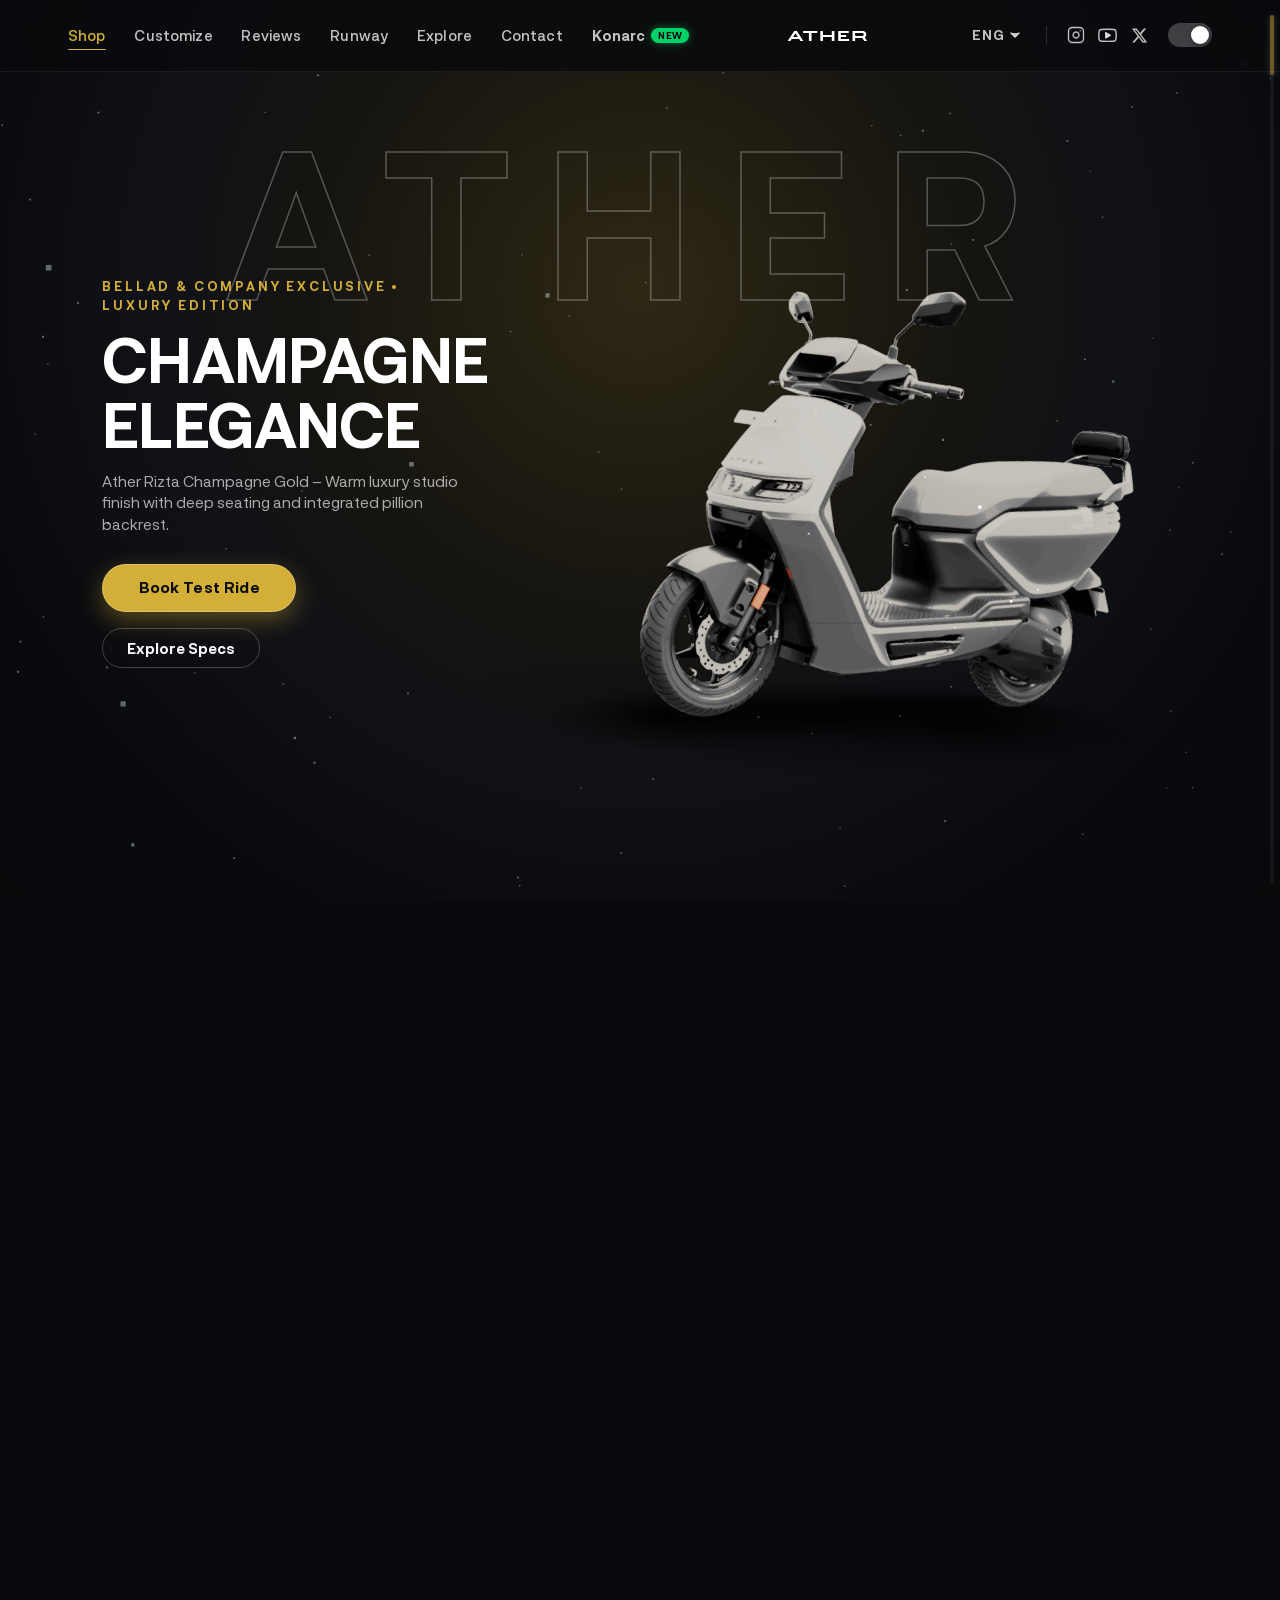
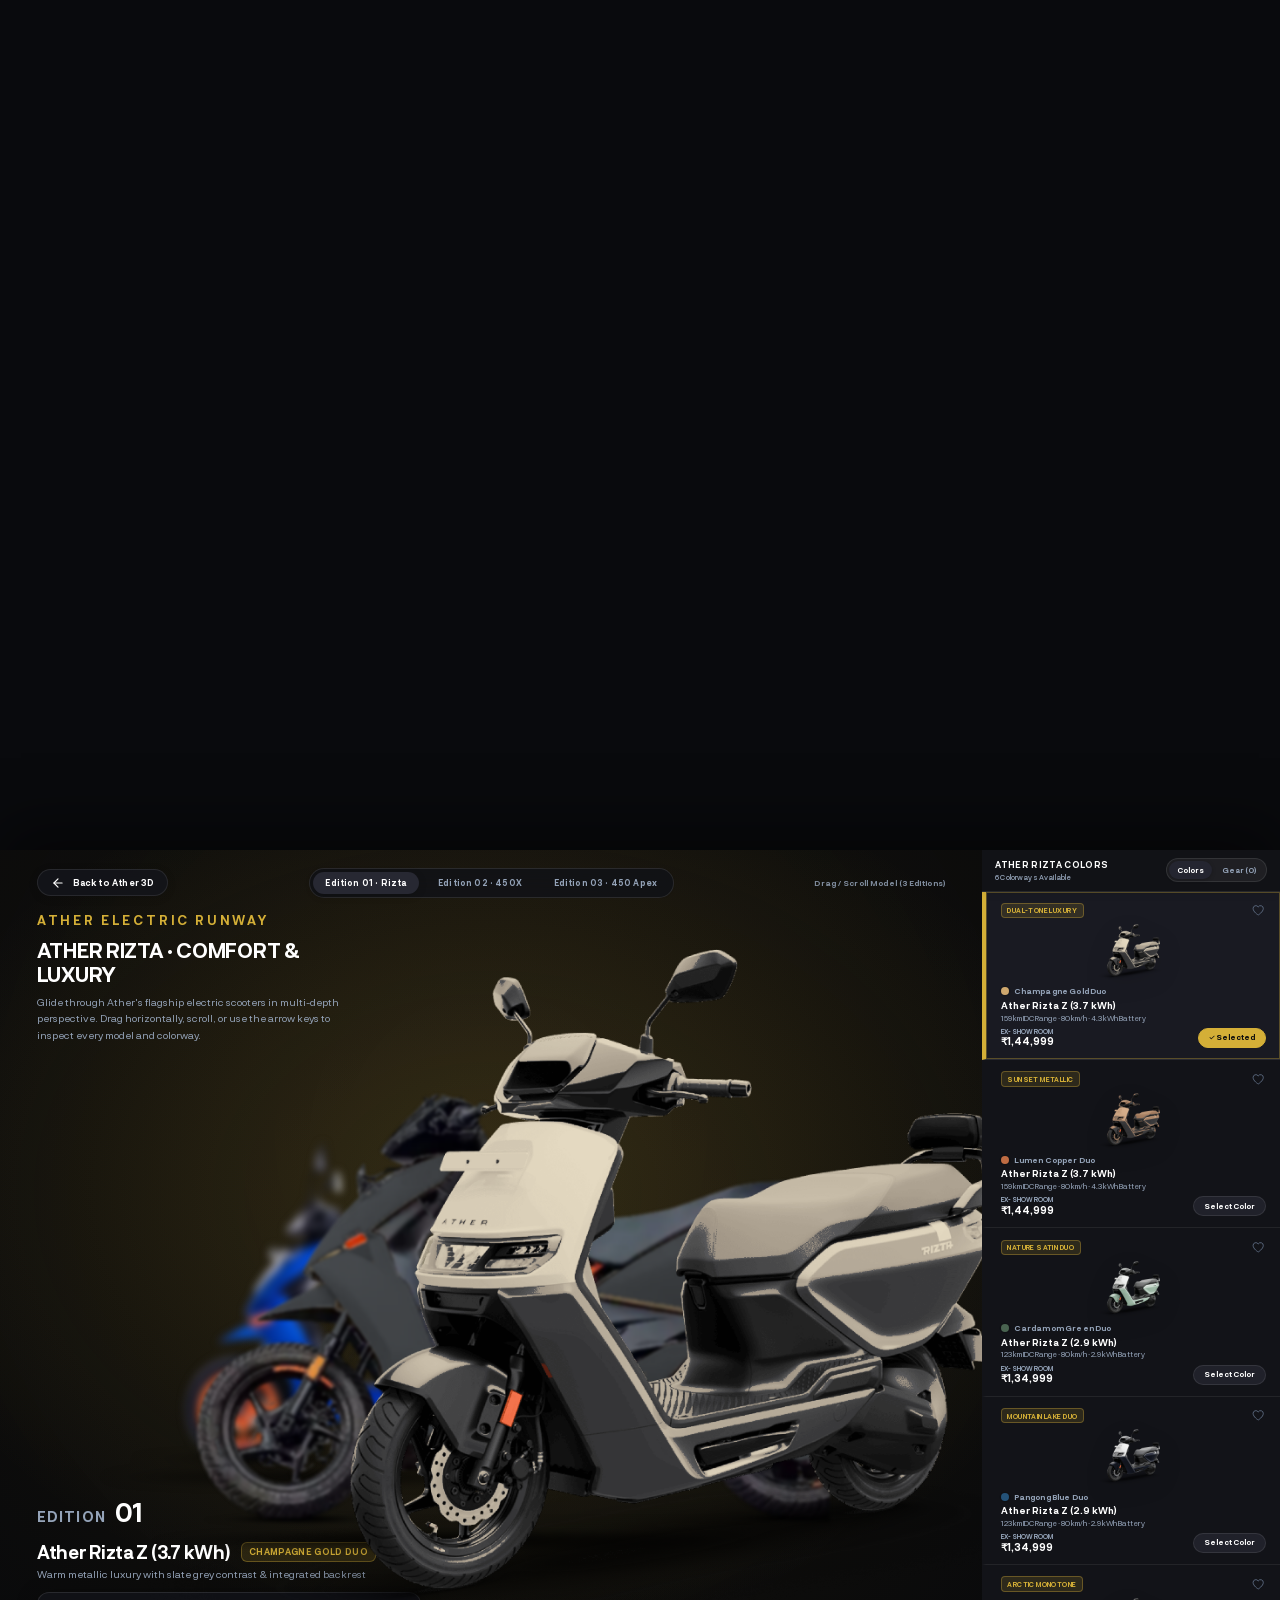
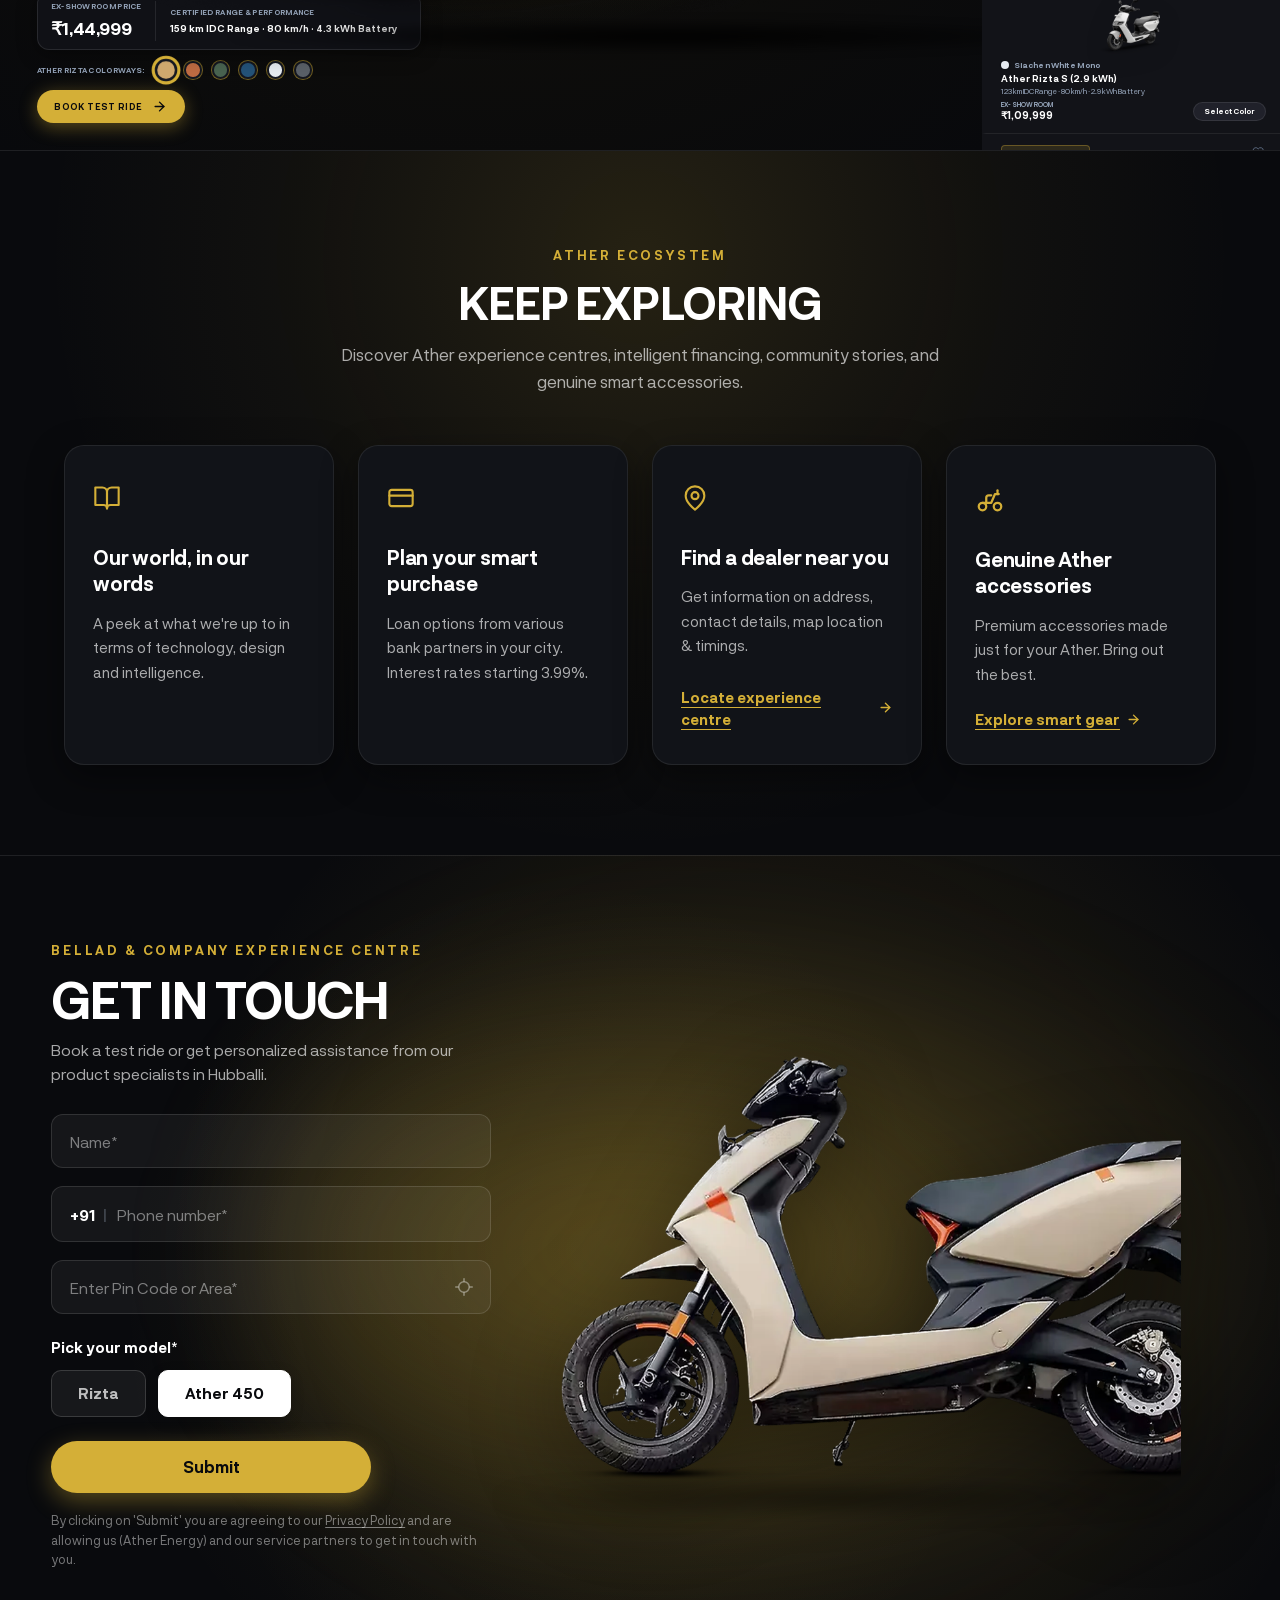
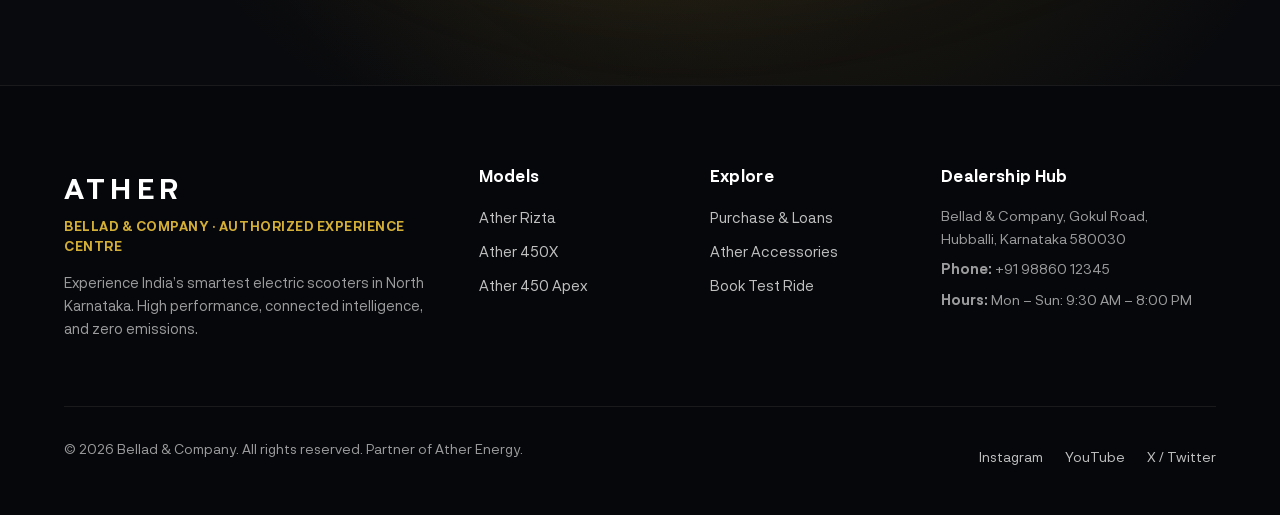
==== commit cc74c64f: "Replace official replica header menu item with Konarc and add NEW badge" ====
--- a/index.html
+++ b/index.html
@@ -47,6 +47,8 @@
     <canvas id="webgl-canvas"></canvas>
 
     <!-- FIXED TOP NAVBAR -->
+
+
     <header class="site-header">
       <div class="header-inner container-fluid">
         <!-- Left Navigation -->
@@ -60,7 +62,10 @@
             onclick="document.getElementById('section-explore')?.scrollIntoView({behavior:'smooth'}); return false;">Explore</a>
           <a href="#section-contact" class="nav-item-link" id="navContactBtn"
             onclick="document.getElementById('section-contact')?.scrollIntoView({behavior:'smooth'}); return false;">Contact</a>
-          <a href="ather.html" class="nav-item-link" style="color:var(--ather-gold); font-weight:700;">Official Replica</a>
+          <a href="ather.html#konarc" class="nav-item-link nav-item-konarc" title="Ather Konarc - New Model">
+            <span>Konarc</span>
+            <span class="nav-badge-new">NEW</span>
+          </a>
         </nav>
 
         <!-- Center Brand Logo: Official Ather White Wordmark Logo -->
@@ -152,6 +157,8 @@
          SECTION 1: HERO (0% to ~35% scroll)
          Default: Champagne Gold Edition (Warm Luxury)
          ============================================== -->
+
+
     <section id="section-hero" class="content-section section-hero active">
       <!-- Giant Outlined ATHER Text in Background -->
       <div class="hero-bg-roadster" aria-hidden="true">
--- a/css/style.css
+++ b/css/style.css
@@ -383,6 +383,44 @@
   height: 1.5px;
   background-color: var(--nav-link-hover);
   border-radius: 2px;
+}
+
+/* KONARC NAV ITEM & NEW BADGE */
+.nav-item-konarc {
+  display: inline-flex;
+  align-items: center;
+  gap: 6px;
+  font-weight: 700;
+  color: var(--nav-link-color);
+  text-decoration: none;
+  transition: color 0.2s ease, transform 0.2s ease;
+}
+
+.nav-item-konarc:hover {
+  color: var(--ather-gold, #d4af37);
+}
+
+.nav-badge-new {
+  display: inline-flex;
+  align-items: center;
+  justify-content: center;
+  font-size: 0.6rem;
+  font-weight: 800;
+  letter-spacing: 0.06em;
+  text-transform: uppercase;
+  padding: 1.5px 6.5px;
+  border-radius: 999px;
+  background: #00d26a;
+  color: #000000;
+  line-height: 1.2;
+  box-shadow: 0 0 8px rgba(0, 210, 106, 0.45);
+  transition: transform 0.2s ease, box-shadow 0.2s ease;
+  vertical-align: middle;
+}
+
+.nav-item-konarc:hover .nav-badge-new {
+  transform: scale(1.08);
+  box-shadow: 0 0 12px rgba(0, 210, 106, 0.7);
 }
 
 /* BRAND LOGO (CENTER) */
